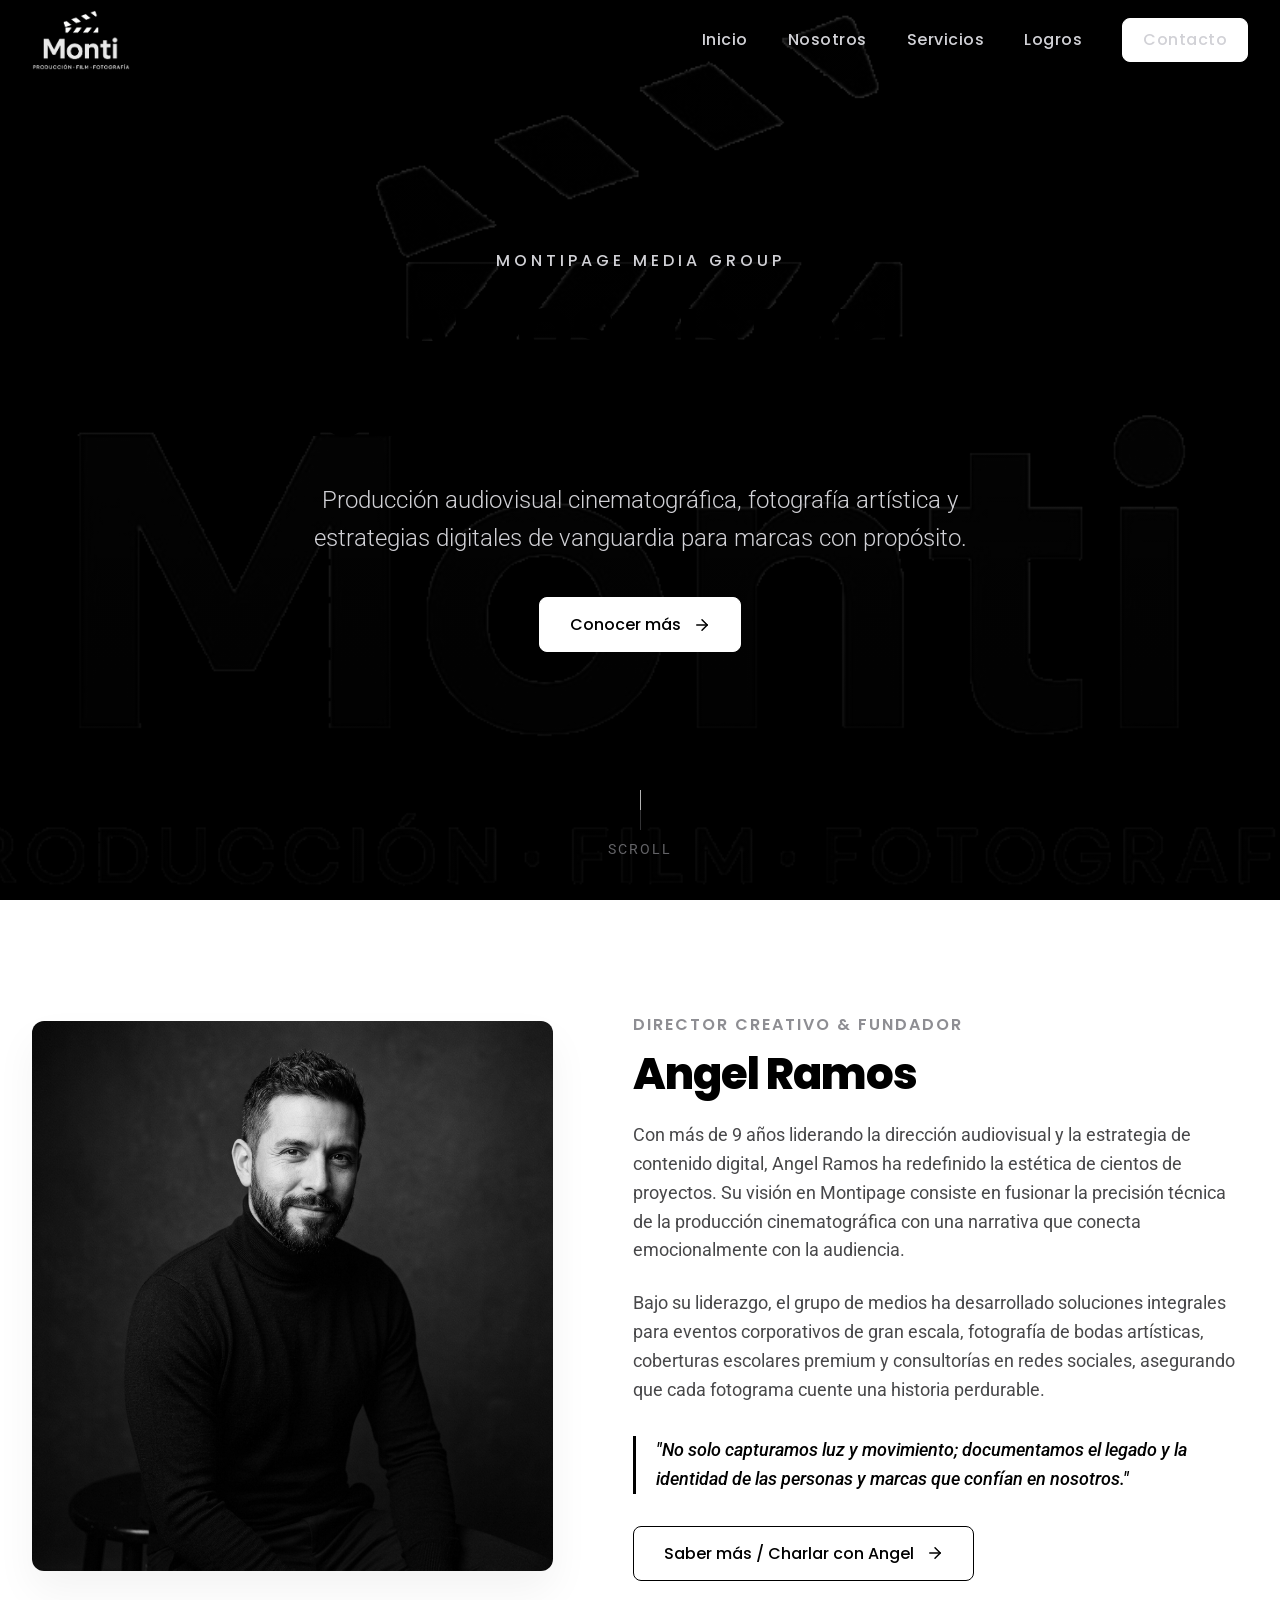
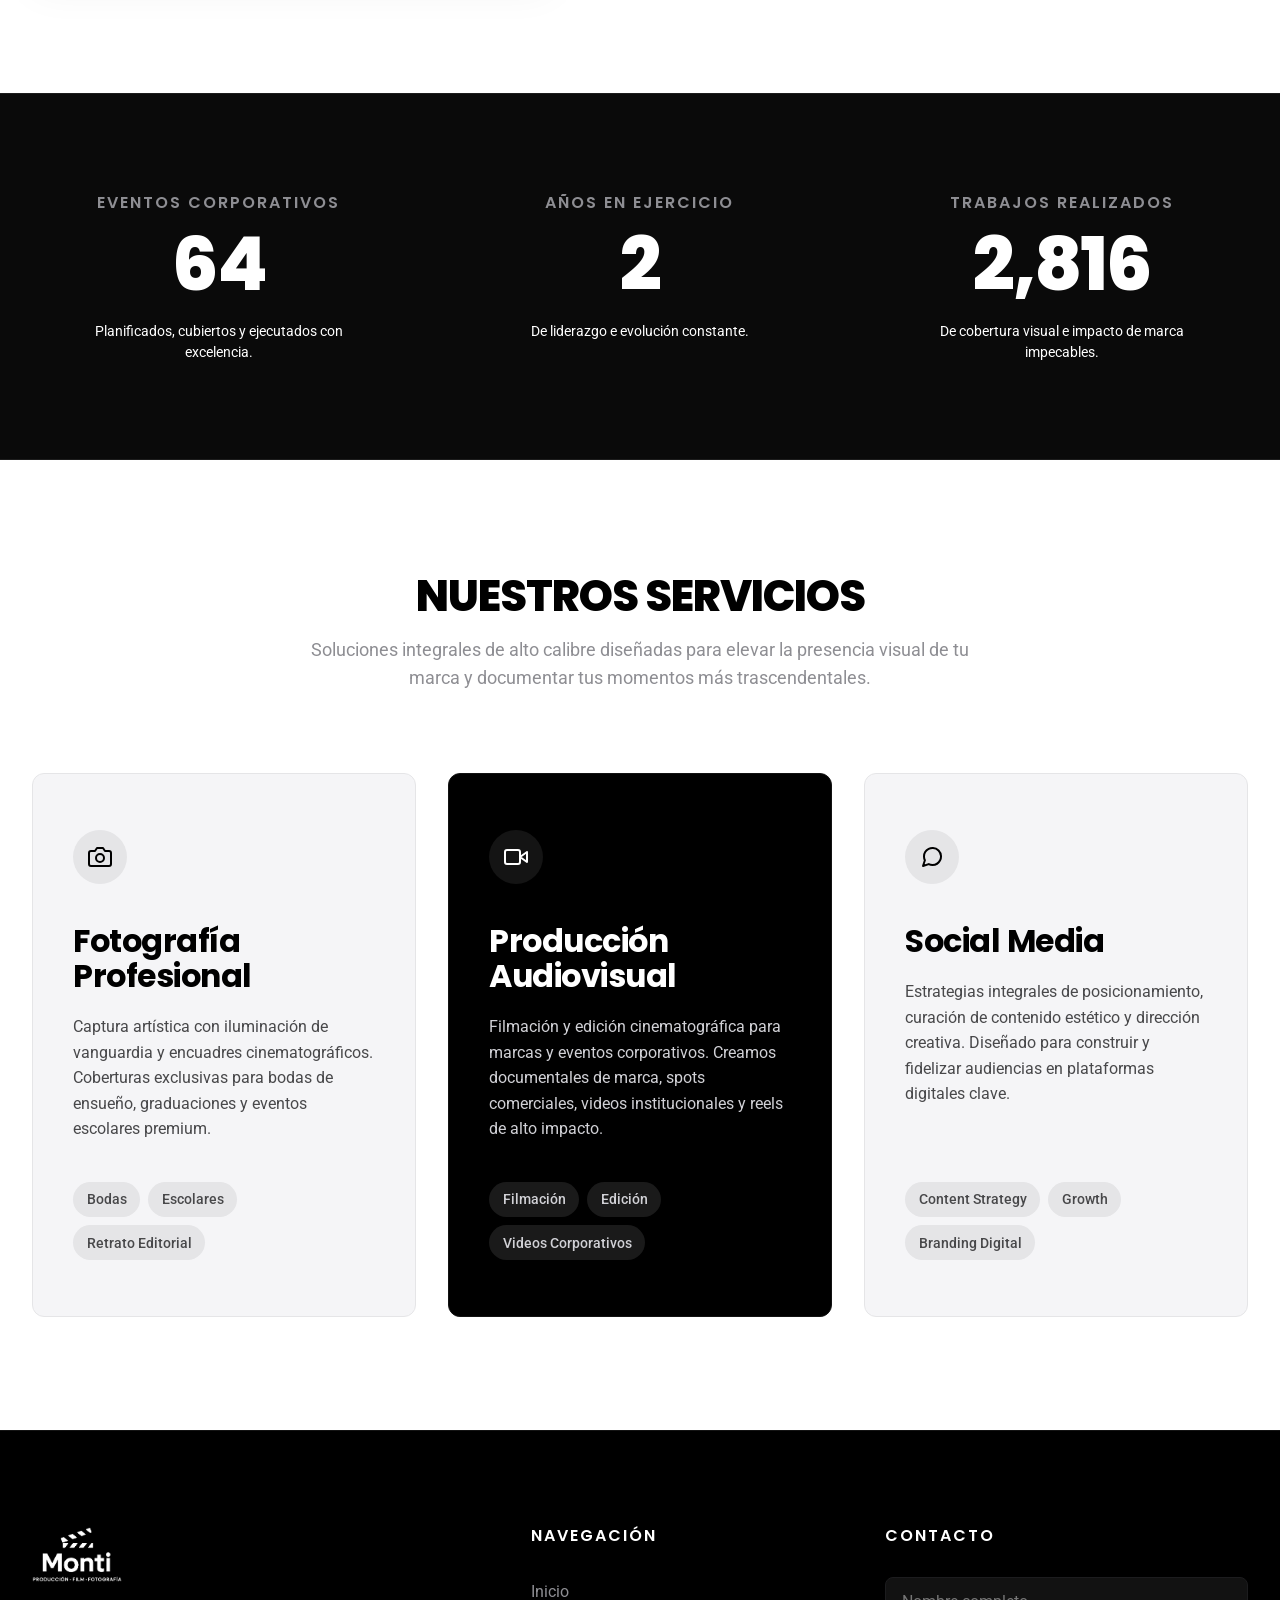
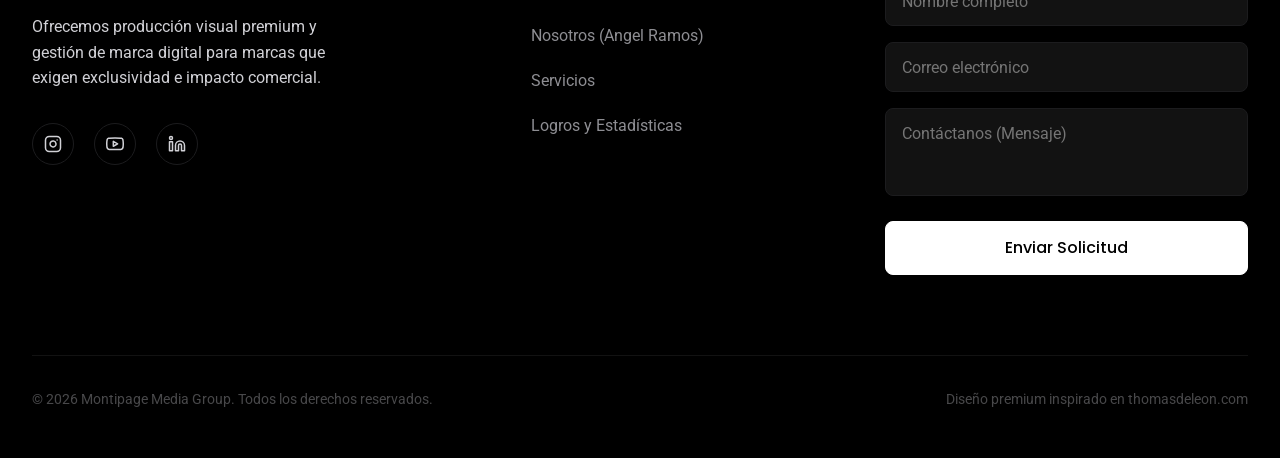
==== index.html @ 12cb3e73 "Initial commit: Montipage media group landing page" ====
<!DOCTYPE html>
<html lang="es">
<head>
  <meta charset="UTF-8">
  <meta name="viewport" content="width=device-width, initial-scale=1.0">
  <title>Montipage | Grupo de Medios - Producción Audiovisual y Fotografía</title>
  <meta name="description" content="Montipage es un grupo de medios líder especializado en producción audiovisual, fotografía profesional de eventos y bodas, y estrategias avanzadas de social media. Dirigido por Angel Ramos.">
  
  <!-- SEO & Open Graph -->
  <meta property="og:title" content="Montipage | Grupo de Medios">
  <meta property="og:description" content="Especialistas en producción audiovisual, fotografía profesional y estrategias avanzadas de social media bajo la dirección creativa de Angel Ramos.">
  <meta property="og:type" content="website">
  <meta property="og:url" content="https://montipage.com">
  
  <!-- CSS Link -->
  <link rel="stylesheet" href="index.css">
</head>
<body>

  <!-- ==========================================
       HEADER / NAVIGATION
       ========================================== -->
  <header class="header" id="header">
    <div class="nav-container container">
      <a href="#hero" class="nav-logo light-theme" id="nav-logo-wrapper">
        <!-- Logo automatically inverted to white on dark sections via CSS class -->
        <img src="monti_clean.png" alt="Monti Logo" id="logo-img">
      </a>
      
      <button class="nav-toggle" id="nav-toggle" aria-label="Abrir menú">
        <span></span>
        <span></span>
        <span></span>
      </button>
      
      <nav class="nav-menu" id="nav-menu">
        <a href="#hero" class="nav-link">Inicio</a>
        <a href="#about" class="nav-link">Nosotros</a>
        <a href="#services" class="nav-link">Servicios</a>
        <a href="#stats" class="nav-link">Logros</a>
        <a href="#contact" class="nav-link btn btn-light" style="padding: 0.5rem 1.25rem;">Contacto</a>
      </nav>
    </div>
  </header>

  <!-- ==========================================
       HERO SECTION (Cinematic Video Background)
       ========================================== -->
  <section class="hero" id="hero">
    <div class="hero-video-container">
      <video autoplay loop muted playsinline fetchpriority="high" poster="monti_clean.png">
        <source src="https://vjs.zencdn.net/v/oceans.mp4" type="video/mp4">
      </video>
    </div>
    <div class="hero-overlay"></div>
    
    <div class="hero-content">
      <p class="hero-tagline">Montipage Media Group</p>
      <h1 class="hero-title">CREAMOS HISTORIAS.<br>DISEÑAMOS IMPACTO.</h1>
      <p class="hero-subtitle">Producción audiovisual cinematográfica, fotografía artística y estrategias digitales de vanguardia para marcas con propósito.</p>
      <div class="hero-actions">
        <a href="#about" class="btn btn-light">
          Conocer más
          <svg width="18" height="18" viewBox="0 0 24 24" fill="none" stroke="currentColor" stroke-width="2" stroke-linecap="round" stroke-linejoin="round"><line x1="5" y1="12" x2="19" y2="12"></line><polyline points="12 5 19 12 12 19"></polyline></svg>
        </a>
      </div>
    </div>
    
    <div class="hero-scroll-indicator">
      <span></span>
      SCROLL
    </div>
  </section>

  <!-- ==========================================
       ABOUT / LEADER SECTION (Angel Ramos)
       ========================================== -->
  <section class="section about-section" id="about">
    <div class="container">
      <div class="about-grid">
        <div class="about-image-wrapper reveal">
          <img src="angel_ramos.png" alt="Angel Ramos Portrait" class="about-img" loading="lazy">
        </div>
        <div class="about-content reveal delay-200">
          <p class="about-title-tag">Director Creativo & Fundador</p>
          <h2 class="about-name">Angel Ramos</h2>
          <p class="about-description">
            Con más de 9 años liderando la dirección audiovisual y la estrategia de contenido digital, Angel Ramos ha redefinido la estética de cientos de proyectos. Su visión en Montipage consiste en fusionar la precisión técnica de la producción cinematográfica con una narrativa que conecta emocionalmente con la audiencia.
          </p>
          <p class="about-description">
            Bajo su liderazgo, el grupo de medios ha desarrollado soluciones integrales para eventos corporativos de gran escala, fotografía de bodas artísticas, coberturas escolares premium y consultorías en redes sociales, asegurando que cada fotograma cuente una historia perdurable.
          </p>
          <div class="about-quote">
            "No solo capturamos luz y movimiento; documentamos el legado y la identidad de las personas y marcas que confían en nosotros."
          </div>
          <a href="#contact" class="btn btn-outline">
            Saber más / Charlar con Angel
            <svg width="18" height="18" viewBox="0 0 24 24" fill="none" stroke="currentColor" stroke-width="2" stroke-linecap="round" stroke-linejoin="round"><line x1="5" y1="12" x2="19" y2="12"></line><polyline points="12 5 19 12 12 19"></polyline></svg>
          </a>
        </div>
      </div>
    </div>
  </section>

  <!-- ==========================================
       LOGROS / STATISTICS SECTION
       ========================================== -->
  <section class="stats-section" id="stats">
    <div class="container">
      <div class="stats-grid">
        <!-- Stat Item 1 -->
        <div class="stat-item reveal">
          <span class="stat-label">Eventos Corporativos</span>
          <div class="stat-number" data-target="250">0</div>
          <p class="stat-desc">Planificados, cubiertos y ejecutados con excelencia.</p>
        </div>
        <!-- Stat Item 2 -->
        <div class="stat-item reveal delay-100">
          <span class="stat-label">Años en Ejercicio</span>
          <div class="stat-number" data-target="9">0</div>
          <p class="stat-desc">De liderazgo e evolución constante.</p>
        </div>
        <!-- Stat Item 3 -->
        <div class="stat-item reveal delay-200">
          <span class="stat-label">Trabajos Realizados</span>
          <div class="stat-number" data-target="11000">0</div>
          <p class="stat-desc">De cobertura visual e impacto de marca impecables.</p>
        </div>
      </div>
    </div>
  </section>

  <!-- ==========================================
       SERVICIOS / SERVICES SECTION
       ========================================== -->
  <section class="section services-section" id="services">
    <div class="container">
      <div class="services-header reveal">
        <h2>NUESTROS SERVICIOS</h2>
        <p>Soluciones integrales de alto calibre diseñadas para elevar la presencia visual de tu marca y documentar tus momentos más trascendentales.</p>
      </div>
      
      <div class="services-grid">
        <!-- Service Card 1: Fotografía -->
        <div class="service-card reveal">
          <div>
            <div class="service-icon">
              <svg width="24" height="24" viewBox="0 0 24 24" fill="none" stroke="currentColor" stroke-width="2" stroke-linecap="round" stroke-linejoin="round"><path d="M23 19a2 2 0 0 1-2 2H3a2 2 0 0 1-2-2V8a2 2 0 0 1 2-2h4l2-3h6l2 3h4a2 2 0 0 1 2 2z"></path><circle cx="12" cy="13" r="4"></circle></svg>
            </div>
            <h3 class="service-title">Fotografía Profesional</h3>
            <p class="service-desc">Captura artística con iluminación de vanguardia y encuadres cinematográficos. Coberturas exclusivas para bodas de ensueño, graduaciones y eventos escolares premium.</p>
          </div>
          <div class="service-tags">
            <span class="service-tag">Bodas</span>
            <span class="service-tag">Escolares</span>
            <span class="service-tag">Retrato Editorial</span>
          </div>
        </div>
        
        <!-- Service Card 2: Producción Audiovisual -->
        <div class="service-card service-card-dark reveal delay-100">
          <div>
            <div class="service-icon">
              <svg width="24" height="24" viewBox="0 0 24 24" fill="none" stroke="currentColor" stroke-width="2" stroke-linecap="round" stroke-linejoin="round"><polygon points="23 7 16 12 23 17 23 7"></polygon><rect x="1" y="5" width="15" height="14" rx="2" ry="2"></rect></svg>
            </div>
            <h3 class="service-title">Producción Audiovisual</h3>
            <p class="service-desc">Filmación y edición cinematográfica para marcas y eventos corporativos. Creamos documentales de marca, spots comerciales, videos institucionales y reels de alto impacto.</p>
          </div>
          <div class="service-tags">
            <span class="service-tag">Filmación</span>
            <span class="service-tag">Edición</span>
            <span class="service-tag">Videos Corporativos</span>
          </div>
        </div>
        
        <!-- Service Card 3: Social Media -->
        <div class="service-card reveal delay-200">
          <div>
            <div class="service-icon">
              <svg width="24" height="24" viewBox="0 0 24 24" fill="none" stroke="currentColor" stroke-width="2" stroke-linecap="round" stroke-linejoin="round"><path d="M21 11.5a8.38 8.38 0 0 1-.9 3.8 8.5 8.5 0 0 1-7.6 4.7 8.38 8.38 0 0 1-3.8-.9L3 21l1.9-5.7a8.38 8.38 0 0 1-.9-3.8 8.5 8.5 0 0 1 4.7-7.6 8.38 8.38 0 0 1 3.8-.9h.5a8.48 8.48 0 0 1 8 8v.5z"></path></svg>
            </div>
            <h3 class="service-title">Social Media</h3>
            <p class="service-desc">Estrategias integrales de posicionamiento, curación de contenido estético y dirección creativa. Diseñado para construir y fidelizar audiencias en plataformas digitales clave.</p>
          </div>
          <div class="service-tags">
            <span class="service-tag">Content Strategy</span>
            <span class="service-tag">Growth</span>
            <span class="service-tag">Branding Digital</span>
          </div>
        </div>
      </div>
    </div>
  </section>

  <!-- ==========================================
       FOOTER & CONTACT (Stark Monochrome)
       ========================================== -->
  <footer class="footer" id="contact">
    <div class="container">
      <div class="footer-grid">
        <div class="footer-info reveal">
          <img src="monti_clean.png" alt="Monti Logo Blanco" class="footer-logo">
          <p>Ofrecemos producción visual premium y gestión de marca digital para marcas que exigen exclusividad e impacto comercial.</p>
          <div class="footer-socials">
            <a href="https://instagram.com" class="social-icon" aria-label="Instagram">
              <svg width="18" height="18" viewBox="0 0 24 24" fill="none" stroke="currentColor" stroke-width="2" stroke-linecap="round" stroke-linejoin="round"><rect x="2" y="2" width="20" height="20" rx="5" ry="5"></rect><path d="M16 11.37A4 4 0 1 1 12.63 8 4 4 0 0 1 16 11.37z"></path><line x1="17.5" y1="6.5" x2="17.51" y2="6.5"></line></svg>
            </a>
            <a href="https://youtube.com" class="social-icon" aria-label="YouTube">
              <svg width="18" height="18" viewBox="0 0 24 24" fill="none" stroke="currentColor" stroke-width="2" stroke-linecap="round" stroke-linejoin="round"><path d="M22.54 6.42a2.78 2.78 0 0 0-1.95-1.96C18.88 4 12 4 12 4s-6.88 0-8.59.46a2.78 2.78 0 0 0-1.95 1.96A29 29 0 0 0 1 11.75a29 29 0 0 0 .46 5.33A2.78 2.78 0 0 0 3.41 19c1.71.46 8.59.46 8.59.46s6.88 0 8.59-.46a2.78 2.78 0 0 0 1.95-1.96 29 29 0 0 0 .46-5.29 29 29 0 0 0-.46-5.33z"></path><polygon points="9.75 15.02 15.5 11.75 9.75 8.48 9.75 15.02"></polygon></svg>
            </a>
            <a href="https://linkedin.com" class="social-icon" aria-label="LinkedIn">
              <svg width="18" height="18" viewBox="0 0 24 24" fill="none" stroke="currentColor" stroke-width="2" stroke-linecap="round" stroke-linejoin="round"><path d="M16 8a6 6 0 0 1 6 6v7h-4v-7a2 2 0 0 0-2-2 2 2 0 0 0-2 2v7h-4v-7a6 6 0 0 1 6-6z"></path><rect x="2" y="9" width="4" height="12"></rect><circle cx="4" cy="4" r="2"></circle></svg>
            </a>
          </div>
        </div>
        
        <div class="footer-nav reveal delay-100">
          <h3 class="footer-title">Navegación</h3>
          <ul class="footer-links">
            <li><a href="#hero" class="footer-link">Inicio</a></li>
            <li><a href="#about" class="footer-link">Nosotros (Angel Ramos)</a></li>
            <li><a href="#services" class="footer-link">Servicios</a></li>
            <li><a href="#stats" class="footer-link">Logros y Estadísticas</a></li>
          </ul>
        </div>
        
        <div class="footer-contact reveal delay-200">
          <h3 class="footer-title">Contacto</h3>
          <form class="footer-contact-form" id="contactForm" onsubmit="event.preventDefault(); alert('¡Gracias por contactar con Montipage! Te responderemos muy pronto.');">
            <div class="form-group">
              <input type="text" class="form-control" placeholder="Nombre completo" required id="contact-name">
            </div>
            <div class="form-group">
              <input type="email" class="form-control" placeholder="Correo electrónico" required id="contact-email">
            </div>
            <div class="form-group">
              <textarea class="form-control" rows="3" placeholder="Contáctanos (Mensaje)" required id="contact-message" style="resize: none;"></textarea>
            </div>
            <button type="submit" class="btn footer-btn" id="contact-submit">Enviar Solicitud</button>
          </form>
        </div>
      </div>
      
      <div class="footer-bottom">
        <p>&copy; 2026 Montipage Media Group. Todos los derechos reservados.</p>
        <p>Diseño premium inspirado en thomasdeleon.com</p>
      </div>
    </div>
  </footer>

  <!-- ==========================================
       JAVASCRIPT
       ========================================== -->
  <script src="app.js"></script>
</body>
</html>
---- index.css ----
/* ==========================================================================
   DESIGN SYSTEM - MONTIPAGE MEDIA GROUP
   ========================================================================== */

/* Fonts Import */
@import url('https://fonts.googleapis.com/css2?family=Poppins:wght@300;400;500;600;700;800&family=Roboto:wght@300;400;500;700&display=swap');

/* Design Tokens & Variables */
:root {
  /* Color System */
  --color-black: #000000;
  --color-dark: #0a0a0a;
  --color-light: #ffffff;
  --color-offwhite: #fafafa;
  --color-gray-100: #f5f5f7;
  --color-gray-200: #e5e5e7;
  --color-gray-300: #d1d1d6;
  --color-gray-500: #8e8e93;
  --color-gray-700: #48484a;
  --color-gray-800: #1c1c1e;
  --color-gray-900: #121212;

  /* Accent Colors (Minimal Monochrome) */
  --accent-color: var(--color-light);
  --accent-color-rgb: 255, 255, 255;
  
  /* Semantic Mappings */
  --bg-primary: var(--color-light);
  --bg-secondary: var(--color-gray-100);
  --bg-dark-section: var(--color-dark);
  --bg-card: var(--color-light);
  --bg-card-dark: var(--color-gray-900);
  
  --text-primary: var(--color-black);
  --text-secondary: var(--color-gray-700);
  --text-muted: var(--color-gray-500);
  --text-inverse: var(--color-light);
  
  --border-color: var(--color-gray-200);
  --border-color-dark: rgba(255, 255, 255, 0.08);

  /* Fonts */
  --font-heading: 'Poppins', -apple-system, BlinkMacSystemFont, "Segoe UI", Roboto, Helvetica, Arial, sans-serif;
  --font-body: 'Roboto', -apple-system, BlinkMacSystemFont, "Segoe UI", Roboto, Helvetica, Arial, sans-serif;

  /* Typography Fluid Scale (clamp) */
  --fs-xs: clamp(0.75rem, 0.7rem + 0.25vw, 0.875rem);
  --fs-sm: clamp(0.875rem, 0.8rem + 0.3vw, 1rem);
  --fs-base: clamp(1rem, 0.95rem + 0.4vw, 1.125rem);
  --fs-md: clamp(1.25rem, 1.15rem + 0.6vw, 1.5rem);
  --fs-lg: clamp(1.5rem, 1.35rem + 0.8vw, 2rem);
  --fs-xl: clamp(2rem, 1.75rem + 1.2vw, 3rem);
  --fs-xxl: clamp(3rem, 2.5rem + 2.5vw, 5.5rem); /* Giant headings for Hero */

  /* Layout */
  --max-width: 1400px;
  --header-height: 80px;
  --border-radius: 12px;
  --border-radius-sm: 8px;
  --transition-smooth: all 0.4s cubic-bezier(0.16, 1, 0.3, 1);
  --transition-fast: all 0.2s ease;
}

/* Base Reset & Styles */
*, *::before, *::after {
  box-sizing: border-box;
  margin: 0;
  padding: 0;
}

html {
  scroll-behavior: smooth;
  font-size: 16px;
  background-color: var(--color-black);
  color: var(--text-primary);
  -webkit-font-smoothing: antialiased;
  -moz-osx-font-smoothing: grayscale;
}

body {
  font-family: var(--font-body);
  font-size: var(--fs-base);
  line-height: 1.6;
  background-color: var(--bg-primary);
  overflow-x: hidden;
}

/* Custom Scrollbar */
::-webkit-scrollbar {
  width: 10px;
}

::-webkit-scrollbar-track {
  background: var(--color-dark);
}

::-webkit-scrollbar-thumb {
  background: var(--color-gray-800);
  border: 2px solid var(--color-dark);
  border-radius: 5px;
}

::-webkit-scrollbar-thumb:hover {
  background: var(--color-gray-700);
}

/* Typography elements */
h1, h2, h3, h4, h5, h6 {
  font-family: var(--font-heading);
  font-weight: 700;
  line-height: 1.1;
  color: var(--text-primary);
}

p {
  color: var(--text-secondary);
}

a {
  color: inherit;
  text-decoration: none;
  transition: var(--transition-fast);
}

img, video {
  max-width: 100%;
  height: auto;
  display: block;
}

/* Layout Utilities */
.container {
  max-width: var(--max-width);
  margin: 0 auto;
  padding: 0 2rem;
}

@media (max-width: 768px) {
  .container {
    padding: 0 1.25rem;
  }
}

.section {
  padding: 7rem 0;
  position: relative;
  overflow: hidden;
}

@media (max-width: 768px) {
  .section {
    padding: 4.5rem 0;
  }
}

/* Buttons */
.btn {
  display: inline-flex;
  align-items: center;
  gap: 0.75rem;
  padding: 0.85rem 1.85rem;
  font-family: var(--font-heading);
  font-weight: 500;
  font-size: var(--fs-sm);
  border-radius: var(--border-radius-sm);
  cursor: pointer;
  transition: var(--transition-smooth);
  position: relative;
  overflow: hidden;
  border: 1px solid transparent;
}

.btn-primary {
  background-color: var(--color-black);
  color: var(--color-light);
  border-color: var(--color-black);
}

.btn-primary:hover {
  background-color: transparent;
  color: var(--color-black);
  border-color: var(--color-black);
}

.btn-outline {
  background-color: transparent;
  color: var(--color-black);
  border: 1px solid var(--color-black);
}

.btn-outline:hover {
  background-color: var(--color-black);
  color: var(--color-light);
}

.btn-light {
  background-color: var(--color-light);
  color: var(--color-black);
  border-color: var(--color-light);
}

.btn-light:hover {
  background-color: transparent;
  color: var(--color-light);
  border-color: var(--color-light);
}

.btn svg {
  transition: transform 0.3s ease;
}

.btn:hover svg {
  transform: translateX(4px);
}

/* ==========================================================================
   NAVIGATION BAR
   ========================================================================== */
.header {
  position: fixed;
  top: 0;
  left: 0;
  width: 100%;
  height: var(--header-height);
  z-index: 1000;
  transition: var(--transition-smooth);
  display: flex;
  align-items: center;
}

.header.scrolled {
  background-color: rgba(10, 10, 10, 0.8);
  backdrop-filter: blur(12px);
  -webkit-backdrop-filter: blur(12px);
  border-bottom: 1px solid var(--border-color-dark);
  height: 70px;
}

.header.scrolled .nav-logo img {
  height: 50px;
}

.nav-container {
  display: flex;
  justify-content: space-between;
  align-items: center;
  width: 100%;
}

.nav-logo {
  display: flex;
  align-items: center;
}

.nav-logo img {
  height: 60px;
  width: auto;
  transition: var(--transition-smooth);
}

.nav-logo.light-theme img {
  filter: invert(1); /* Invert black logo lines to white */
}

.nav-menu {
  display: flex;
  gap: 2.5rem;
  align-items: center;
}

.nav-link {
  font-family: var(--font-heading);
  font-size: var(--fs-sm);
  font-weight: 500;
  color: var(--color-gray-300);
  letter-spacing: 0.5px;
  position: relative;
  padding: 0.5rem 0;
}

.nav-link::after {
  content: '';
  position: absolute;
  bottom: 0;
  left: 0;
  width: 0;
  height: 2px;
  background-color: var(--color-light);
  transition: var(--transition-smooth);
}

.nav-link:hover {
  color: var(--color-light);
}

.nav-link:hover::after {
  width: 100%;
}

/* Mobile Nav Toggle */
.nav-toggle {
  display: none;
  background: none;
  border: none;
  cursor: pointer;
  padding: 0.5rem;
  z-index: 1001;
}

.nav-toggle span {
  display: block;
  width: 24px;
  height: 2px;
  background-color: var(--color-light);
  margin-bottom: 5px;
  transition: var(--transition-smooth);
}

.nav-toggle span:last-child {
  margin-bottom: 0;
}

@media (max-width: 768px) {
  .nav-toggle {
    display: block;
  }
  
  .nav-menu {
    position: fixed;
    top: 0;
    right: -100%;
    width: 80%;
    max-width: 320px;
    height: 100vh;
    background-color: var(--color-dark);
    flex-direction: column;
    justify-content: center;
    gap: 3rem;
    padding: 2rem;
    transition: var(--transition-smooth);
    border-left: 1px solid var(--border-color-dark);
    box-shadow: -10px 0 30px rgba(0,0,0,0.5);
  }
  
  .nav-menu.active {
    right: 0;
  }
  
  .nav-link {
    font-size: var(--fs-md);
  }
  
  /* Menu open icon animations */
  .nav-toggle.active span:nth-child(1) {
    transform: translateY(7px) rotate(45deg);
  }
  
  .nav-toggle.active span:nth-child(2) {
    opacity: 0;
  }
  
  .nav-toggle.active span:nth-child(3) {
    transform: translateY(-7px) rotate(-45deg);
  }
}

/* ==========================================================================
   HERO SECTION (Looping Video Background)
   ========================================================================== */
.hero {
  height: 100vh;
  width: 100%;
  position: relative;
  display: flex;
  align-items: center;
  justify-content: center;
  overflow: hidden;
  background-color: var(--color-black);
}

.hero-video-container {
  position: absolute;
  top: 0;
  left: 0;
  width: 100%;
  height: 100%;
  z-index: 1;
}

.hero-video-container video {
  width: 100%;
  height: 100%;
  object-fit: cover;
  opacity: 0.45; /* cinematic dimming */
  filter: grayscale(1); /* sleek monochrome media loop */
}

.hero-overlay {
  position: absolute;
  top: 0;
  left: 0;
  width: 100%;
  height: 100%;
  background: linear-gradient(to bottom, rgba(0,0,0,0.5) 0%, rgba(0,0,0,0.9) 100%);
  z-index: 2;
}

.hero-content {
  position: relative;
  z-index: 3;
  text-align: center;
  color: var(--color-light);
  max-width: 1000px;
  padding: 0 1.5rem;
}

.hero-tagline {
  font-family: var(--font-heading);
  font-size: var(--fs-sm);
  font-weight: 500;
  text-transform: uppercase;
  letter-spacing: 4px;
  margin-bottom: 1.5rem;
  color: var(--color-gray-300);
  opacity: 0;
  transform: translateY(20deg);
  animation: fadeUp 1.2s cubic-bezier(0.16, 1, 0.3, 1) forwards 0.2s;
}

.hero-title {
  font-family: var(--font-heading);
  font-size: var(--fs-xxl);
  font-weight: 800;
  line-height: 1.05;
  letter-spacing: -2px;
  margin-bottom: 2rem;
  opacity: 0;
  transform: translateY(30px);
  animation: fadeUp 1.2s cubic-bezier(0.16, 1, 0.3, 1) forwards 0.4s;
}

.hero-subtitle {
  font-family: var(--font-body);
  font-size: var(--fs-md);
  font-weight: 300;
  max-width: 700px;
  margin: 0 auto 2.5rem;
  color: var(--color-gray-300);
  opacity: 0;
  transform: translateY(25px);
  animation: fadeUp 1.2s cubic-bezier(0.16, 1, 0.3, 1) forwards 0.6s;
}

.hero-actions {
  opacity: 0;
  transform: translateY(20px);
  animation: fadeUp 1.2s cubic-bezier(0.16, 1, 0.3, 1) forwards 0.8s;
}

/* Animations */
@keyframes fadeUp {
  to {
    opacity: 1;
    transform: translateY(0);
  }
}

/* Scroll indicator */
.hero-scroll-indicator {
  position: absolute;
  bottom: 2.5rem;
  left: 50%;
  transform: translateX(-50%);
  z-index: 3;
  display: flex;
  flex-direction: column;
  align-items: center;
  gap: 0.5rem;
  color: var(--color-gray-500);
  font-size: var(--fs-xs);
  letter-spacing: 2px;
  text-transform: uppercase;
  opacity: 0.7;
}

.hero-scroll-indicator span {
  width: 1px;
  height: 40px;
  background-color: var(--color-gray-700);
  position: relative;
  overflow: hidden;
}

.hero-scroll-indicator span::after {
  content: '';
  position: absolute;
  top: 0;
  left: 0;
  width: 100%;
  height: 50%;
  background-color: var(--color-light);
  animation: scrollPin 2s cubic-bezier(0.16, 1, 0.3, 1) infinite;
}

@keyframes scrollPin {
  0% {
    top: -50%;
  }
  100% {
    top: 100%;
  }
}

/* ==========================================================================
   ABOUT / LEADER SECTION (Angel Ramos)
   ========================================================================== */
.about-section {
  background-color: var(--bg-primary);
  color: var(--text-primary);
}

.about-grid {
  display: grid;
  grid-template-columns: 1.1fr 1.3fr;
  gap: 5rem;
  align-items: center;
}

@media (max-width: 992px) {
  .about-grid {
    grid-template-columns: 1fr;
    gap: 3.5rem;
  }
}

.about-image-wrapper {
  position: relative;
  border-radius: var(--border-radius);
  overflow: hidden;
  box-shadow: 0 20px 40px rgba(0,0,0,0.05);
}

.about-img {
  width: 100%;
  height: 550px;
  object-fit: cover;
  filter: grayscale(1);
  transition: var(--transition-smooth);
}

.about-image-wrapper:hover .about-img {
  transform: scale(1.03);
  filter: grayscale(0.2);
}

.about-title-tag {
  font-family: var(--font-heading);
  font-size: var(--fs-sm);
  font-weight: 600;
  color: var(--text-muted);
  text-transform: uppercase;
  letter-spacing: 2px;
  margin-bottom: 0.75rem;
}

.about-name {
  font-size: var(--fs-xl);
  font-weight: 800;
  letter-spacing: -1px;
  margin-bottom: 1.5rem;
  position: relative;
}

.about-description {
  margin-bottom: 1.5rem;
  font-size: var(--fs-base);
  color: var(--text-secondary);
}

.about-quote {
  font-style: italic;
  border-left: 3px solid var(--color-black);
  padding-left: 1.25rem;
  margin: 2rem 0;
  font-size: var(--fs-base);
  font-weight: 500;
}

/* ==========================================================================
   STATISTICS SECTION (Logros)
   ========================================================================== */
.stats-section {
  background-color: var(--color-dark);
  color: var(--color-light);
  border-top: 1px solid var(--border-color-dark);
  border-bottom: 1px solid var(--border-color-dark);
  padding: 6rem 0;
}

.stats-grid {
  display: grid;
  grid-template-columns: repeat(3, 1fr);
  gap: 3rem;
  text-align: center;
}

.stat-item {
  display: flex;
  flex-direction: column;
  align-items: center;
  gap: 0.75rem;
}

.stat-number {
  font-family: var(--font-heading);
  font-size: clamp(3.5rem, 3rem + 2vw, 5.5rem);
  font-weight: 800;
  line-height: 1;
  color: var(--color-light);
  letter-spacing: -2px;
}

.stat-label {
  font-family: var(--font-heading);
  font-size: var(--fs-sm);
  font-weight: 600;
  text-transform: uppercase;
  letter-spacing: 2px;
  color: var(--color-gray-500);
}

.stat-desc {
  font-size: var(--fs-xs);
  color: var(--color-gray-400);
  max-width: 250px;
  margin-top: 0.5rem;
  line-height: 1.5;
}

@media (max-width: 768px) {
  .stats-grid {
    grid-template-columns: 1fr;
    gap: 4rem;
  }
}

/* ==========================================================================
   SERVICES SECTION (Servicios)
   ========================================================================== */
.services-section {
  background-color: var(--bg-primary);
}

.services-header {
  text-align: center;
  max-width: 700px;
  margin: 0 auto 5rem;
}

.services-header h2 {
  font-size: var(--fs-xl);
  font-weight: 800;
  letter-spacing: -1px;
  margin-bottom: 1rem;
}

.services-header p {
  color: var(--text-muted);
}

.services-grid {
  display: grid;
  grid-template-columns: repeat(3, 1fr);
  gap: 2rem;
}

.service-card {
  background-color: var(--color-gray-100);
  border: 1px solid var(--border-color);
  border-radius: var(--border-radius);
  padding: 3.5rem 2.5rem;
  display: flex;
  flex-direction: column;
  justify-content: space-between;
  transition: var(--transition-smooth);
}

.service-card:hover {
  transform: translateY(-5px);
  background-color: var(--color-light);
  box-shadow: 0 20px 40px rgba(0,0,0,0.04);
  border-color: var(--color-gray-300);
}

.service-card-dark {
  background-color: var(--color-black);
  color: var(--color-light);
  border-color: var(--color-gray-900);
}

.service-card-dark:hover {
  background-color: var(--color-gray-900);
  border-color: var(--color-gray-800);
  box-shadow: 0 20px 40px rgba(0,0,0,0.4);
}

.service-icon {
  width: 54px;
  height: 54px;
  border-radius: 50%;
  background-color: var(--color-gray-200);
  display: flex;
  align-items: center;
  justify-content: center;
  margin-bottom: 2.5rem;
  transition: var(--transition-smooth);
  color: var(--color-black);
}

.service-card-dark .service-icon {
  background-color: rgba(255, 255, 255, 0.08);
  color: var(--color-light);
}

.service-card:hover .service-icon {
  transform: scale(1.08);
}

.service-title {
  font-size: var(--fs-lg);
  font-weight: 700;
  margin-bottom: 1.25rem;
  letter-spacing: -0.5px;
  color: var(--text-primary);
}

.service-card-dark .service-title {
  color: var(--color-light);
}

.service-desc {
  font-size: var(--fs-sm);
  color: var(--text-secondary);
  margin-bottom: 2.5rem;
  line-height: 1.6;
}

.service-card-dark .service-desc {
  color: var(--color-gray-300);
}

.service-tags {
  display: flex;
  flex-wrap: wrap;
  gap: 0.5rem;
}

.service-tag {
  font-size: var(--fs-xs);
  padding: 0.4rem 0.85rem;
  border-radius: 50px;
  background-color: var(--color-gray-200);
  color: var(--text-secondary);
  font-weight: 500;
}

.service-card-dark .service-tag {
  background-color: rgba(255, 255, 255, 0.1);
  color: var(--color-gray-300);
}

@media (max-width: 992px) {
  .services-grid {
    grid-template-columns: repeat(2, 1fr);
  }
}

@media (max-width: 768px) {
  .services-grid {
    grid-template-columns: 1fr;
    gap: 1.5rem;
  }
}

/* ==========================================================================
   SCROLL REVEAL UTILITIES
   ========================================================================== */
.reveal {
  opacity: 0;
  transform: translateY(35px);
  transition: opacity 0.8s ease, transform 0.8s cubic-bezier(0.16, 1, 0.3, 1);
  will-change: opacity, transform;
}

.reveal.active {
  opacity: 1;
  transform: translateY(0);
}

/* Delayed reveals */
.delay-100 { transition-delay: 0.1s; }
.delay-200 { transition-delay: 0.2s; }
.delay-300 { transition-delay: 0.3s; }
.delay-400 { transition-delay: 0.4s; }

/* ==========================================================================
   FOOTER (High Contrast Black & White)
   ========================================================================== */
.footer {
  background-color: var(--color-black);
  color: var(--color-light);
  padding: 6rem 0 3rem;
  border-top: 1px solid var(--border-color-dark);
}

.footer-grid {
  display: grid;
  grid-template-columns: 1.2fr 0.8fr 1fr;
  gap: 4rem;
  margin-bottom: 5rem;
}

@media (max-width: 992px) {
  .footer-grid {
    grid-template-columns: 1fr 1fr;
    gap: 3rem;
  }
}

@media (max-width: 576px) {
  .footer-grid {
    grid-template-columns: 1fr;
  }
}

.footer-info .footer-logo {
  height: 55px;
  width: auto;
  margin-bottom: 2rem;
  filter: invert(1) brightness(2.5) contrast(2.5); /* Invert original dark logo to stark white */
  mix-blend-mode: screen;
}

.footer-info p {
  color: var(--color-gray-300);
  max-width: 320px;
  margin-bottom: 2rem;
  font-size: var(--fs-sm);
}

.footer-socials {
  display: flex;
  gap: 1.25rem;
}

.social-icon {
  width: 42px;
  height: 42px;
  border-radius: 50%;
  border: 1px solid var(--color-gray-800);
  display: flex;
  align-items: center;
  justify-content: center;
  color: var(--color-gray-300);
  transition: var(--transition-smooth);
}

.social-icon:hover {
  background-color: var(--color-light);
  color: var(--color-black);
  border-color: var(--color-light);
  transform: translateY(-3px);
}

.footer-title {
  font-family: var(--font-heading);
  font-size: var(--fs-sm);
  font-weight: 600;
  text-transform: uppercase;
  letter-spacing: 2px;
  margin-bottom: 2rem;
  color: var(--color-light);
}

.footer-links {
  list-style: none;
}

.footer-links li {
  margin-bottom: 1rem;
}

.footer-link {
  color: var(--color-gray-500);
  font-size: var(--fs-sm);
}

.footer-link:hover {
  color: var(--color-light);
  padding-left: 3px;
}

/* Footer Form Minimal */
.footer-contact-form {
  display: flex;
  flex-direction: column;
  gap: 1rem;
}

.form-group {
  position: relative;
}

.form-control {
  width: 100%;
  padding: 0.9rem 1rem;
  background-color: var(--color-gray-900);
  border: 1px solid var(--color-gray-800);
  border-radius: var(--border-radius-sm);
  color: var(--color-light);
  font-family: var(--font-body);
  font-size: var(--fs-sm);
  transition: var(--transition-smooth);
}

.form-control:focus {
  outline: none;
  border-color: var(--color-light);
  background-color: var(--color-black);
}

.footer-btn {
  background-color: var(--color-light);
  color: var(--color-black);
  border-color: var(--color-light);
  justify-content: center;
}

.footer-btn:hover {
  background-color: var(--color-black);
  color: var(--color-light);
}

/* Footer Bottom */
.footer-bottom {
  padding-top: 2rem;
  border-top: 1px solid var(--color-gray-900);
  display: flex;
  justify-content: space-between;
  align-items: center;
  font-size: var(--fs-xs);
  color: var(--color-gray-500);
}

@media (max-width: 576px) {
  .footer-bottom {
    flex-direction: column;
    gap: 1rem;
    text-align: center;
  }
}
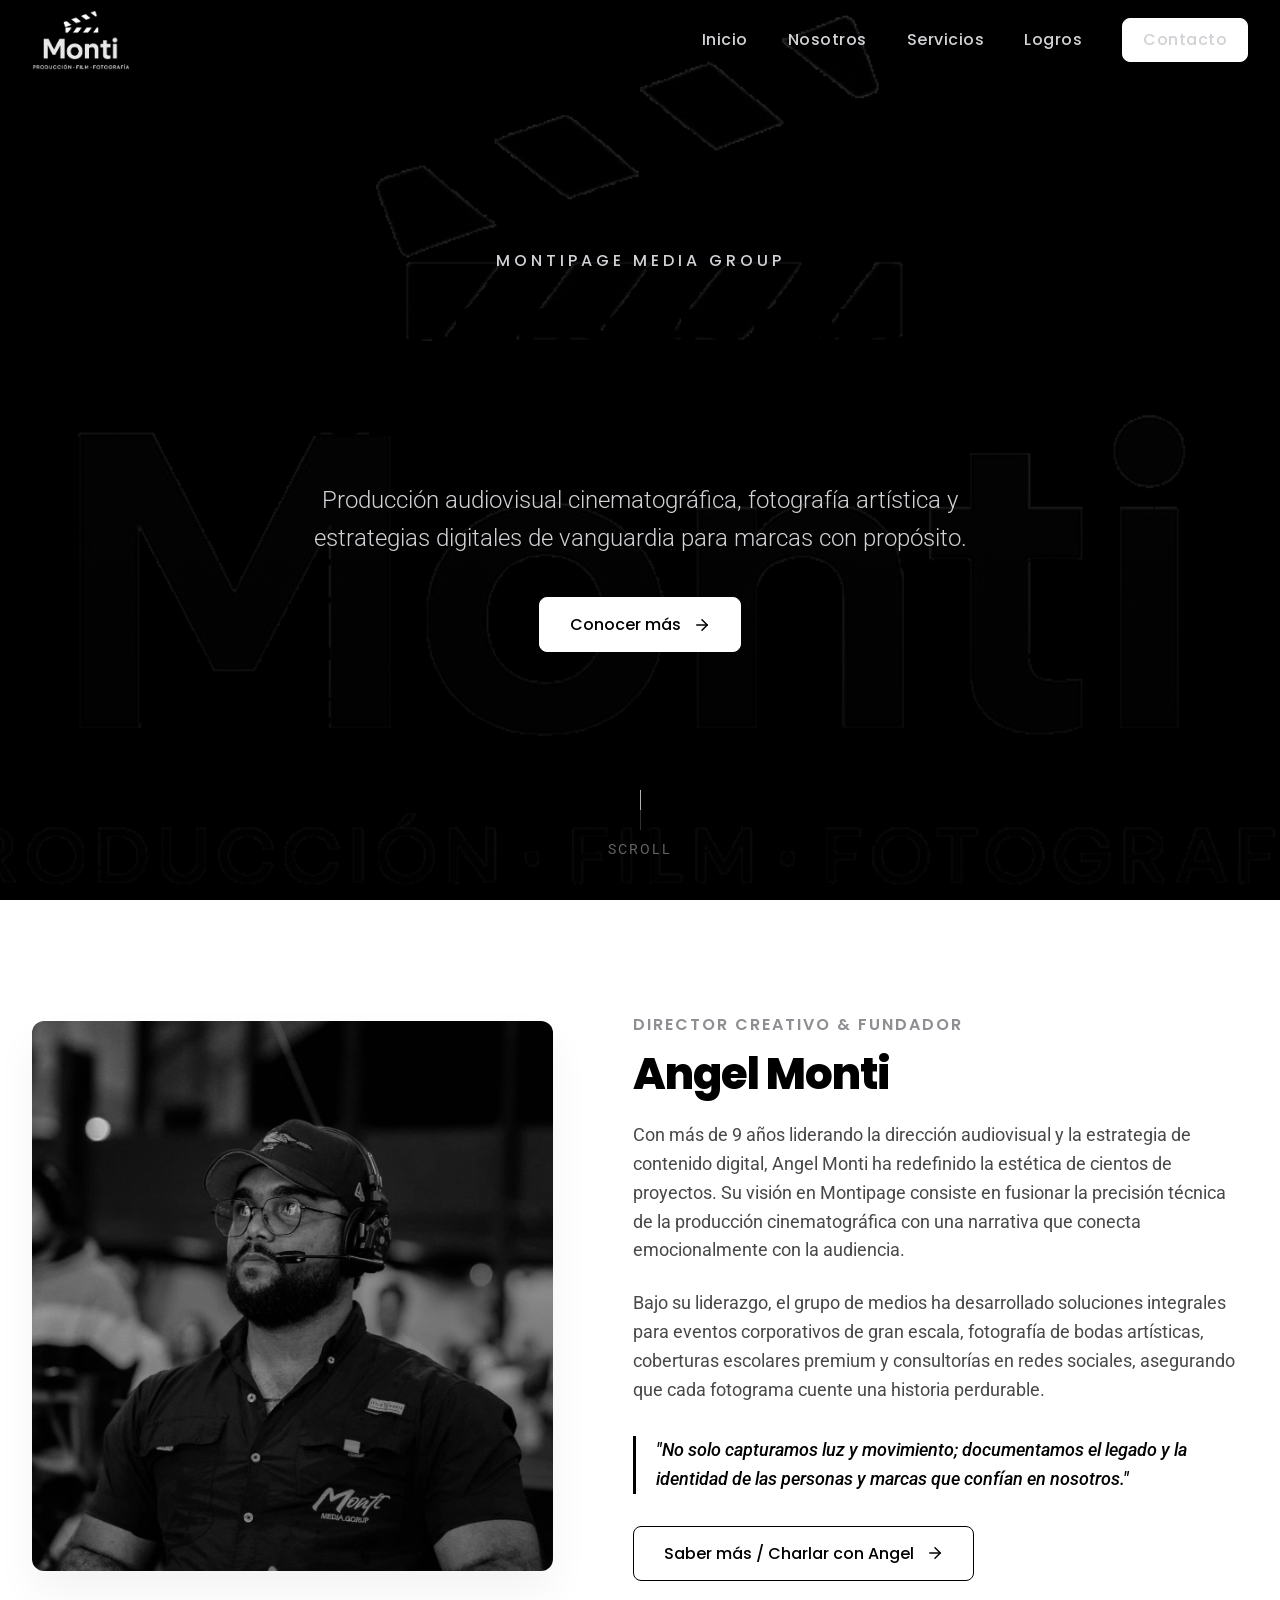
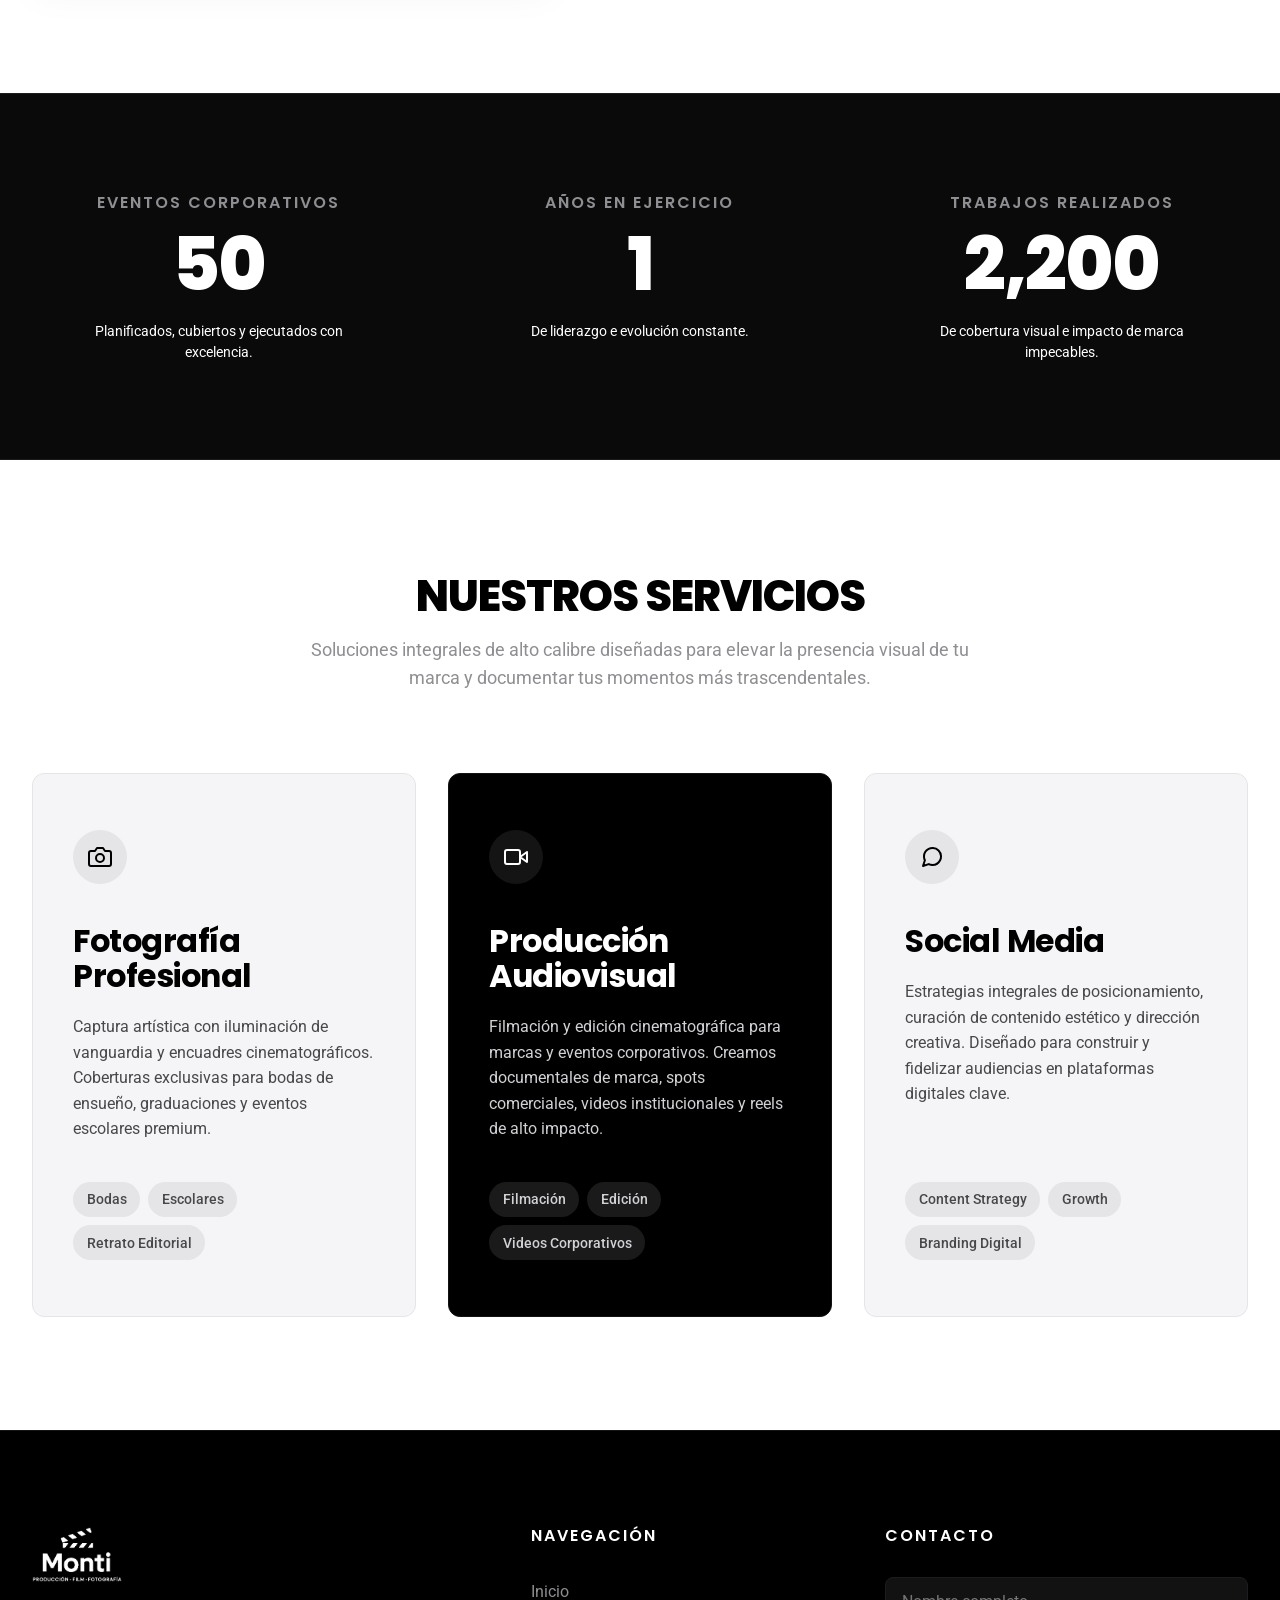
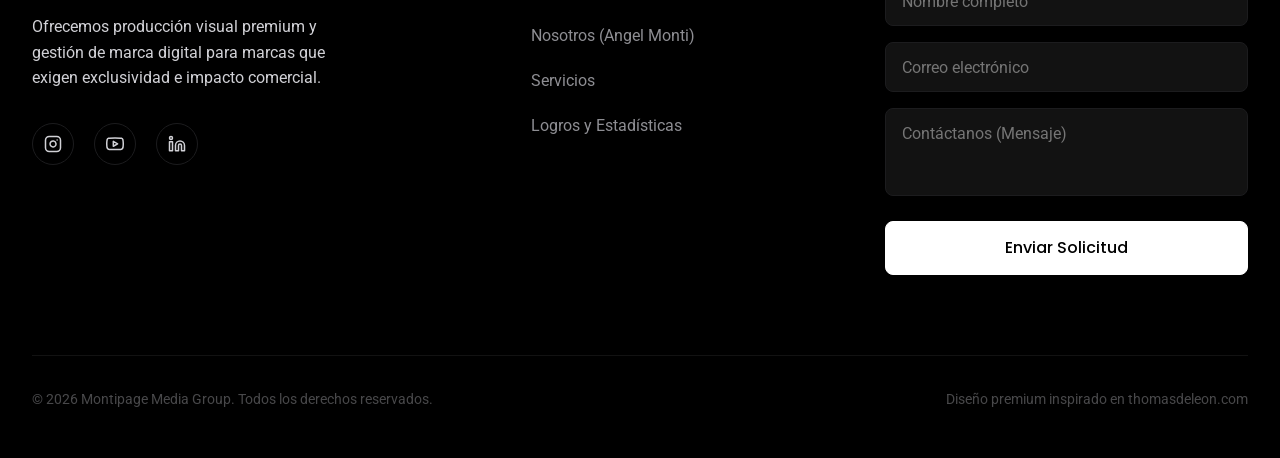
==== commit 570cbfb1: "Update leader name to Angel Monti and update profile image" ====
--- a/index.html
+++ b/index.html
@@ -4,11 +4,11 @@
   <meta charset="UTF-8">
   <meta name="viewport" content="width=device-width, initial-scale=1.0">
   <title>Montipage | Grupo de Medios - Producción Audiovisual y Fotografía</title>
-  <meta name="description" content="Montipage es un grupo de medios líder especializado en producción audiovisual, fotografía profesional de eventos y bodas, y estrategias avanzadas de social media. Dirigido por Angel Ramos.">
+  <meta name="description" content="Montipage es un grupo de medios líder especializado en producción audiovisual, fotografía profesional de eventos y bodas, y estrategias avanzadas de social media. Dirigido por Angel Monti.">
   
   <!-- SEO & Open Graph -->
   <meta property="og:title" content="Montipage | Grupo de Medios">
-  <meta property="og:description" content="Especialistas en producción audiovisual, fotografía profesional y estrategias avanzadas de social media bajo la dirección creativa de Angel Ramos.">
+  <meta property="og:description" content="Especialistas en producción audiovisual, fotografía profesional y estrategias avanzadas de social media bajo la dirección creativa de Angel Monti.">
   <meta property="og:type" content="website">
   <meta property="og:url" content="https://montipage.com">
   
@@ -73,19 +73,19 @@
   </section>
 
   <!-- ==========================================
-       ABOUT / LEADER SECTION (Angel Ramos)
+       ABOUT / LEADER SECTION (Angel Monti)
        ========================================== -->
   <section class="section about-section" id="about">
     <div class="container">
       <div class="about-grid">
         <div class="about-image-wrapper reveal">
-          <img src="angel_ramos.png" alt="Angel Ramos Portrait" class="about-img" loading="lazy">
+          <img src="angel_monti.jpeg" alt="Angel Monti Portrait" class="about-img" loading="lazy">
         </div>
         <div class="about-content reveal delay-200">
           <p class="about-title-tag">Director Creativo & Fundador</p>
-          <h2 class="about-name">Angel Ramos</h2>
+          <h2 class="about-name">Angel Monti</h2>
           <p class="about-description">
-            Con más de 9 años liderando la dirección audiovisual y la estrategia de contenido digital, Angel Ramos ha redefinido la estética de cientos de proyectos. Su visión en Montipage consiste en fusionar la precisión técnica de la producción cinematográfica con una narrativa que conecta emocionalmente con la audiencia.
+            Con más de 9 años liderando la dirección audiovisual y la estrategia de contenido digital, Angel Monti ha redefinido la estética de cientos de proyectos. Su visión en Montipage consiste en fusionar la precisión técnica de la producción cinematográfica con una narrativa que conecta emocionalmente con la audiencia.
           </p>
           <p class="about-description">
             Bajo su liderazgo, el grupo de medios ha desarrollado soluciones integrales para eventos corporativos de gran escala, fotografía de bodas artísticas, coberturas escolares premium y consultorías en redes sociales, asegurando que cada fotograma cuente una historia perdurable.
@@ -218,7 +218,7 @@
           <h3 class="footer-title">Navegación</h3>
           <ul class="footer-links">
             <li><a href="#hero" class="footer-link">Inicio</a></li>
-            <li><a href="#about" class="footer-link">Nosotros (Angel Ramos)</a></li>
+            <li><a href="#about" class="footer-link">Nosotros (Angel Monti)</a></li>
             <li><a href="#services" class="footer-link">Servicios</a></li>
             <li><a href="#stats" class="footer-link">Logros y Estadísticas</a></li>
           </ul>
--- a/index.css
+++ b/index.css
@@ -512,7 +512,7 @@
 }
 
 /* ==========================================================================
-   ABOUT / LEADER SECTION (Angel Ramos)
+   ABOUT / LEADER SECTION (Angel Monti)
    ========================================================================== */
 .about-section {
   background-color: var(--bg-primary);
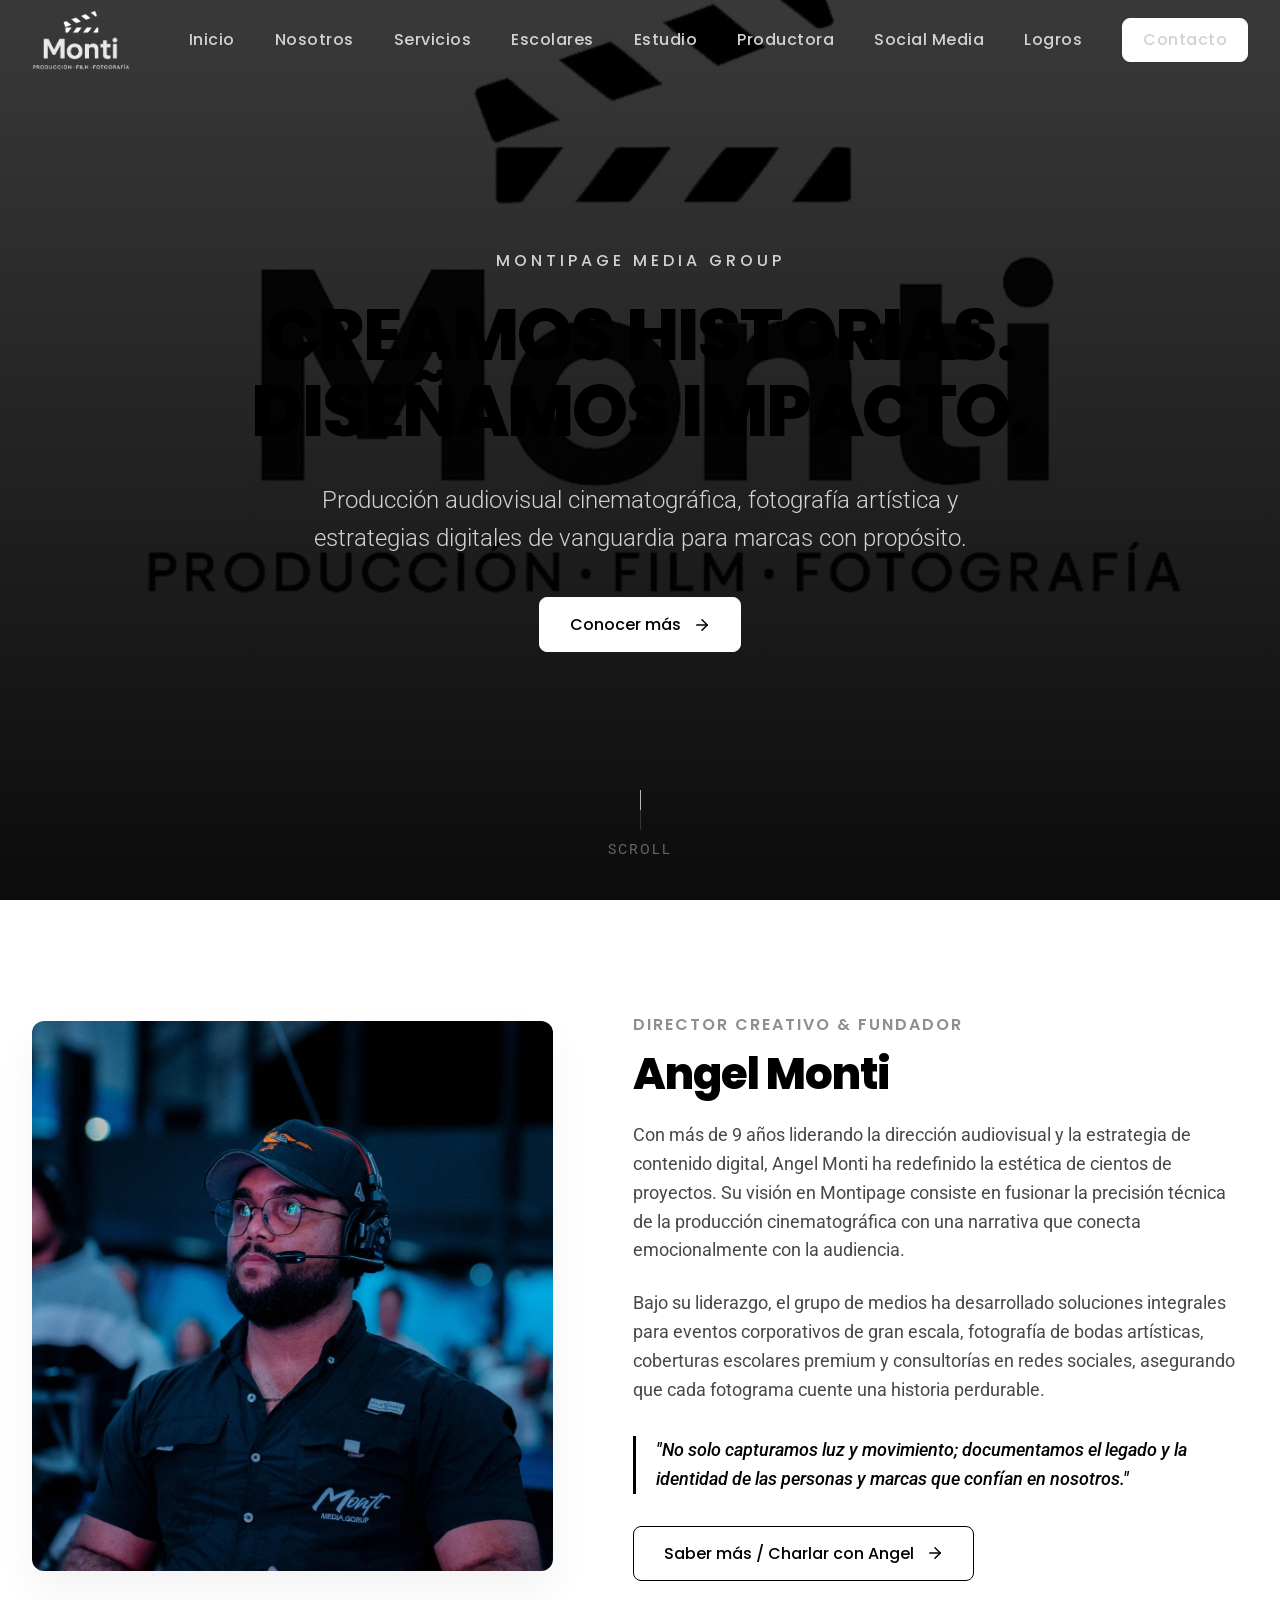
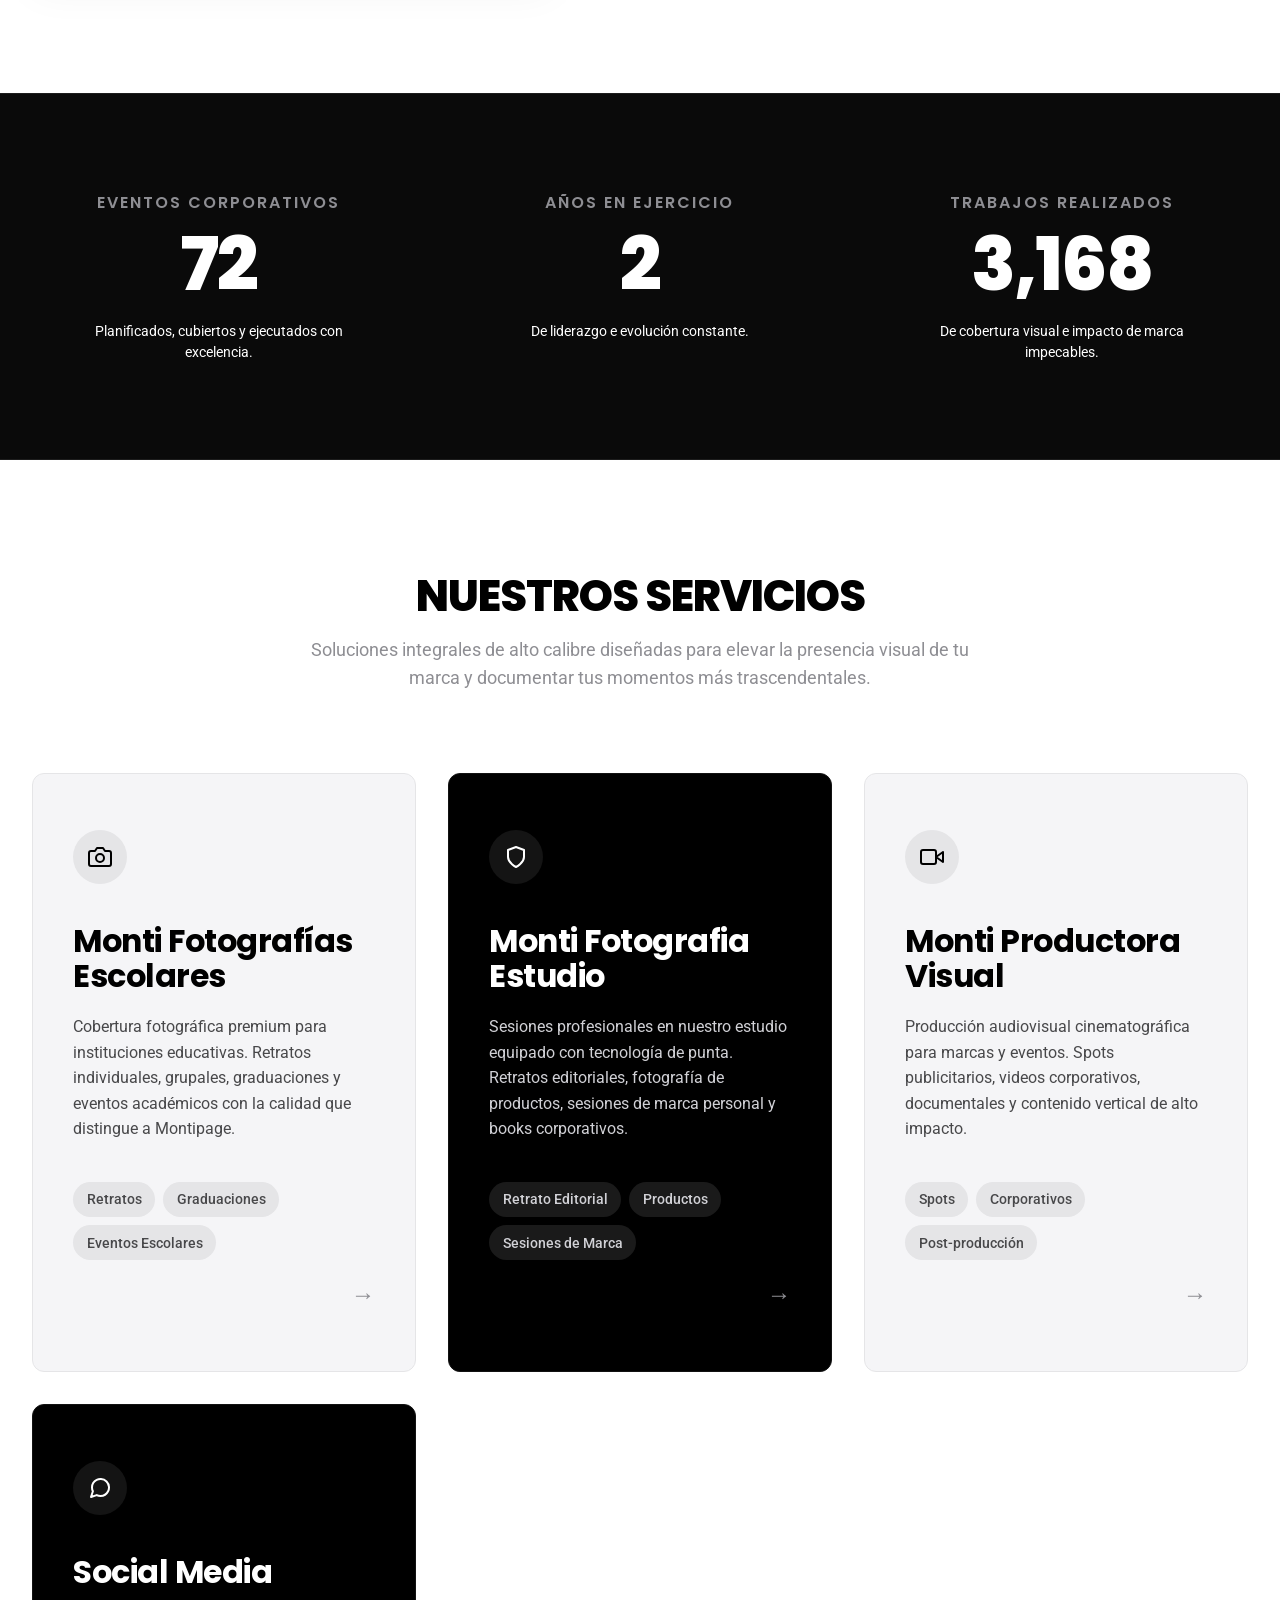
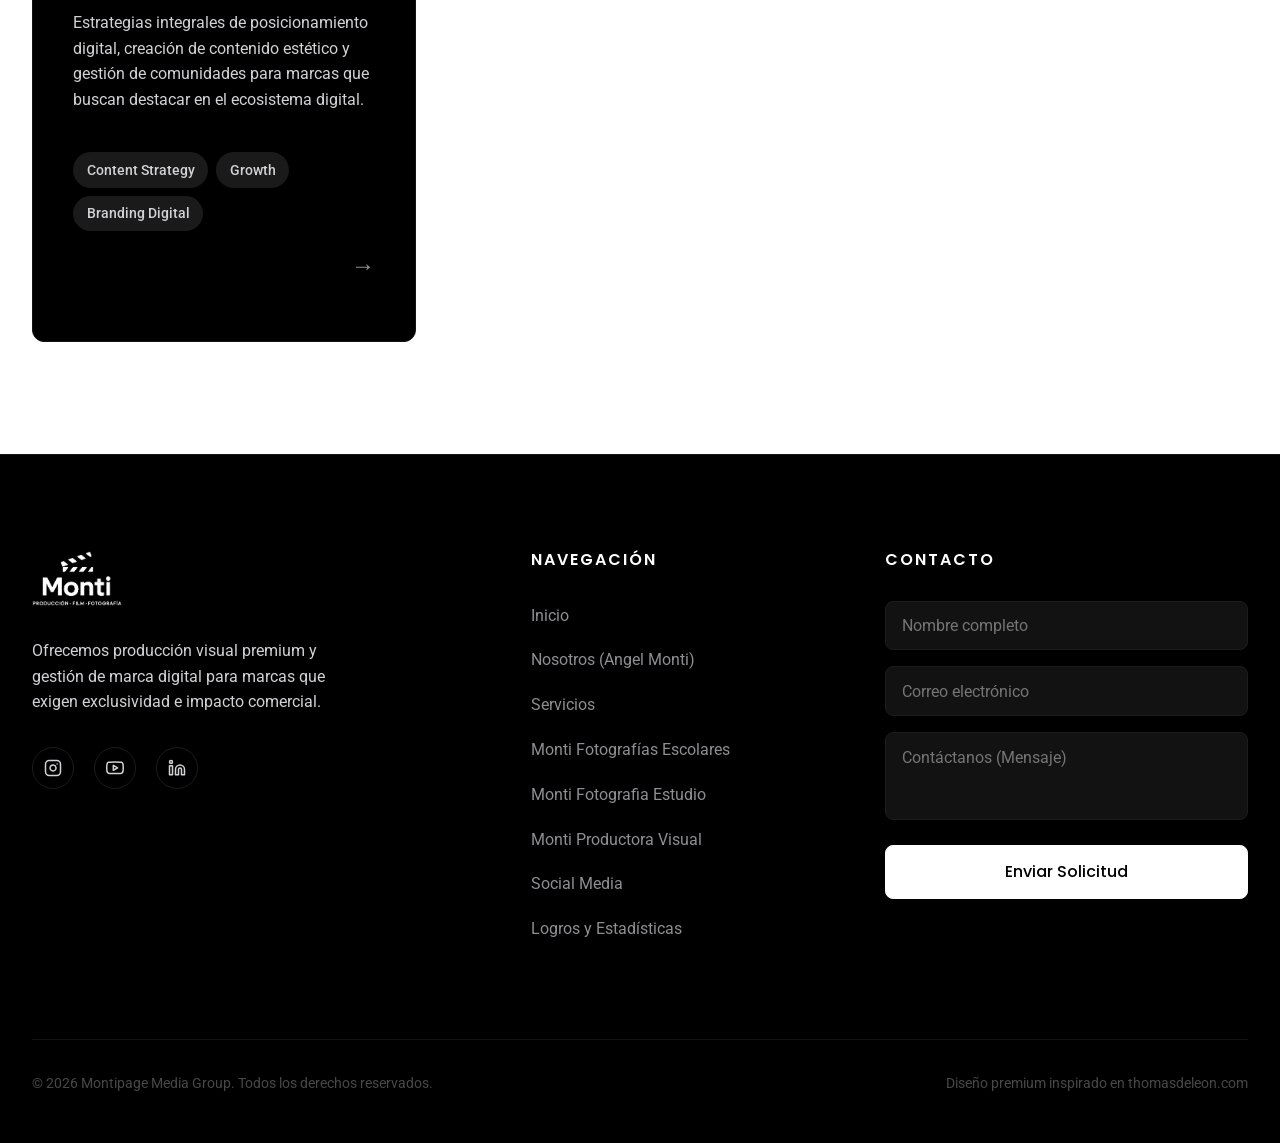
==== commit c670c581: "feat: agregar 4 servicios con páginas independientes y video optimizado para escolares" ====
--- a/index.html
+++ b/index.html
@@ -1,20 +1,24 @@
 <!DOCTYPE html>
 <html lang="es">
+
 <head>
   <meta charset="UTF-8">
   <meta name="viewport" content="width=device-width, initial-scale=1.0">
   <title>Montipage | Grupo de Medios - Producción Audiovisual y Fotografía</title>
-  <meta name="description" content="Montipage es un grupo de medios líder especializado en producción audiovisual, fotografía profesional de eventos y bodas, y estrategias avanzadas de social media. Dirigido por Angel Monti.">
-  
+  <meta name="description"
+    content="Montipage es un grupo de medios líder especializado en producción audiovisual, fotografía profesional de eventos y bodas, y estrategias avanzadas de social media. Dirigido por Angel Monti.">
+
   <!-- SEO & Open Graph -->
   <meta property="og:title" content="Montipage | Grupo de Medios">
-  <meta property="og:description" content="Especialistas en producción audiovisual, fotografía profesional y estrategias avanzadas de social media bajo la dirección creativa de Angel Monti.">
+  <meta property="og:description"
+    content="Especialistas en producción audiovisual, fotografía profesional y estrategias avanzadas de social media bajo la dirección creativa de Angel Monti.">
   <meta property="og:type" content="website">
   <meta property="og:url" content="https://montipage.com">
-  
+
   <!-- CSS Link -->
   <link rel="stylesheet" href="index.css">
 </head>
+
 <body>
 
   <!-- ==========================================
@@ -26,17 +30,21 @@
         <!-- Logo automatically inverted to white on dark sections via CSS class -->
         <img src="monti_clean.png" alt="Monti Logo" id="logo-img">
       </a>
-      
+
       <button class="nav-toggle" id="nav-toggle" aria-label="Abrir menú">
         <span></span>
         <span></span>
         <span></span>
       </button>
-      
+
       <nav class="nav-menu" id="nav-menu">
         <a href="#hero" class="nav-link">Inicio</a>
         <a href="#about" class="nav-link">Nosotros</a>
         <a href="#services" class="nav-link">Servicios</a>
+        <a href="monti-escolares.html" class="nav-link">Escolares</a>
+        <a href="monti-estudio.html" class="nav-link">Estudio</a>
+        <a href="monti-productora.html" class="nav-link">Productora</a>
+        <a href="monti-social.html" class="nav-link">Social Media</a>
         <a href="#stats" class="nav-link">Logros</a>
         <a href="#contact" class="nav-link btn btn-light" style="padding: 0.5rem 1.25rem;">Contacto</a>
       </nav>
@@ -48,24 +56,29 @@
        ========================================== -->
   <section class="hero" id="hero">
     <div class="hero-video-container">
-      <video autoplay loop muted playsinline fetchpriority="high" poster="monti_clean.png">
-        <source src="https://vjs.zencdn.net/v/oceans.mp4" type="video/mp4">
+      <video autoplay muted loop playsinline poster="monti.jpeg">
+        <source src="https://videos.pexels.com/video-files/853888/853888-hd_1920_1080_30fps.mp4" type="video/mp4">
       </video>
     </div>
     <div class="hero-overlay"></div>
-    
+
     <div class="hero-content">
       <p class="hero-tagline">Montipage Media Group</p>
       <h1 class="hero-title">CREAMOS HISTORIAS.<br>DISEÑAMOS IMPACTO.</h1>
-      <p class="hero-subtitle">Producción audiovisual cinematográfica, fotografía artística y estrategias digitales de vanguardia para marcas con propósito.</p>
+      <p class="hero-subtitle">Producción audiovisual cinematográfica, fotografía artística y estrategias digitales de
+        vanguardia para marcas con propósito.</p>
       <div class="hero-actions">
         <a href="#about" class="btn btn-light">
           Conocer más
-          <svg width="18" height="18" viewBox="0 0 24 24" fill="none" stroke="currentColor" stroke-width="2" stroke-linecap="round" stroke-linejoin="round"><line x1="5" y1="12" x2="19" y2="12"></line><polyline points="12 5 19 12 12 19"></polyline></svg>
-        </a>
-      </div>
-    </div>
-    
+          <svg width="18" height="18" viewBox="0 0 24 24" fill="none" stroke="currentColor" stroke-width="2"
+            stroke-linecap="round" stroke-linejoin="round">
+            <line x1="5" y1="12" x2="19" y2="12"></line>
+            <polyline points="12 5 19 12 12 19"></polyline>
+          </svg>
+        </a>
+      </div>
+    </div>
+
     <div class="hero-scroll-indicator">
       <span></span>
       SCROLL
@@ -85,17 +98,26 @@
           <p class="about-title-tag">Director Creativo & Fundador</p>
           <h2 class="about-name">Angel Monti</h2>
           <p class="about-description">
-            Con más de 9 años liderando la dirección audiovisual y la estrategia de contenido digital, Angel Monti ha redefinido la estética de cientos de proyectos. Su visión en Montipage consiste en fusionar la precisión técnica de la producción cinematográfica con una narrativa que conecta emocionalmente con la audiencia.
+            Con más de 9 años liderando la dirección audiovisual y la estrategia de contenido digital, Angel Monti ha
+            redefinido la estética de cientos de proyectos. Su visión en Montipage consiste en fusionar la precisión
+            técnica de la producción cinematográfica con una narrativa que conecta emocionalmente con la audiencia.
           </p>
           <p class="about-description">
-            Bajo su liderazgo, el grupo de medios ha desarrollado soluciones integrales para eventos corporativos de gran escala, fotografía de bodas artísticas, coberturas escolares premium y consultorías en redes sociales, asegurando que cada fotograma cuente una historia perdurable.
+            Bajo su liderazgo, el grupo de medios ha desarrollado soluciones integrales para eventos corporativos de
+            gran escala, fotografía de bodas artísticas, coberturas escolares premium y consultorías en redes sociales,
+            asegurando que cada fotograma cuente una historia perdurable.
           </p>
           <div class="about-quote">
-            "No solo capturamos luz y movimiento; documentamos el legado y la identidad de las personas y marcas que confían en nosotros."
+            "No solo capturamos luz y movimiento; documentamos el legado y la identidad de las personas y marcas que
+            confían en nosotros."
           </div>
           <a href="#contact" class="btn btn-outline">
             Saber más / Charlar con Angel
-            <svg width="18" height="18" viewBox="0 0 24 24" fill="none" stroke="currentColor" stroke-width="2" stroke-linecap="round" stroke-linejoin="round"><line x1="5" y1="12" x2="19" y2="12"></line><polyline points="12 5 19 12 12 19"></polyline></svg>
+            <svg width="18" height="18" viewBox="0 0 24 24" fill="none" stroke="currentColor" stroke-width="2"
+              stroke-linecap="round" stroke-linejoin="round">
+              <line x1="5" y1="12" x2="19" y2="12"></line>
+              <polyline points="12 5 19 12 12 19"></polyline>
+            </svg>
           </a>
         </div>
       </div>
@@ -137,57 +159,94 @@
     <div class="container">
       <div class="services-header reveal">
         <h2>NUESTROS SERVICIOS</h2>
-        <p>Soluciones integrales de alto calibre diseñadas para elevar la presencia visual de tu marca y documentar tus momentos más trascendentales.</p>
-      </div>
-      
+        <p>Soluciones integrales de alto calibre diseñadas para elevar la presencia visual de tu marca y documentar tus
+          momentos más trascendentales.</p>
+      </div>
+
       <div class="services-grid">
-        <!-- Service Card 1: Fotografía -->
-        <div class="service-card reveal">
+        <!-- Service Card 1: Monti Fotografías Escolares -->
+        <a href="monti-escolares.html" class="service-card service-card-link reveal">
           <div>
             <div class="service-icon">
-              <svg width="24" height="24" viewBox="0 0 24 24" fill="none" stroke="currentColor" stroke-width="2" stroke-linecap="round" stroke-linejoin="round"><path d="M23 19a2 2 0 0 1-2 2H3a2 2 0 0 1-2-2V8a2 2 0 0 1 2-2h4l2-3h6l2 3h4a2 2 0 0 1 2 2z"></path><circle cx="12" cy="13" r="4"></circle></svg>
-            </div>
-            <h3 class="service-title">Fotografía Profesional</h3>
-            <p class="service-desc">Captura artística con iluminación de vanguardia y encuadres cinematográficos. Coberturas exclusivas para bodas de ensueño, graduaciones y eventos escolares premium.</p>
+              <svg width="24" height="24" viewBox="0 0 24 24" fill="none" stroke="currentColor" stroke-width="2"
+                stroke-linecap="round" stroke-linejoin="round">
+                <path d="M23 19a2 2 0 0 1-2 2H3a2 2 0 0 1-2-2V8a2 2 0 0 1 2-2h4l2-3h6l2 3h4a2 2 0 0 1 2 2z"></path>
+                <circle cx="12" cy="13" r="4"></circle>
+              </svg>
+            </div>
+            <h3 class="service-title">Monti Fotografías Escolares</h3>
+            <p class="service-desc">Cobertura fotográfica premium para instituciones educativas. Retratos individuales,
+              grupales, graduaciones y eventos académicos con la calidad que distingue a Montipage.</p>
           </div>
           <div class="service-tags">
-            <span class="service-tag">Bodas</span>
-            <span class="service-tag">Escolares</span>
-            <span class="service-tag">Retrato Editorial</span>
-          </div>
-        </div>
-        
-        <!-- Service Card 2: Producción Audiovisual -->
-        <div class="service-card service-card-dark reveal delay-100">
+            <span class="service-tag">Retratos</span>
+            <span class="service-tag">Graduaciones</span>
+            <span class="service-tag">Eventos Escolares</span>
+          </div>
+        </a>
+
+        <!-- Service Card 2: Monti Fotografia Estudio -->
+        <a href="monti-estudio.html" class="service-card service-card-dark service-card-link reveal delay-100">
           <div>
             <div class="service-icon">
-              <svg width="24" height="24" viewBox="0 0 24 24" fill="none" stroke="currentColor" stroke-width="2" stroke-linecap="round" stroke-linejoin="round"><polygon points="23 7 16 12 23 17 23 7"></polygon><rect x="1" y="5" width="15" height="14" rx="2" ry="2"></rect></svg>
-            </div>
-            <h3 class="service-title">Producción Audiovisual</h3>
-            <p class="service-desc">Filmación y edición cinematográfica para marcas y eventos corporativos. Creamos documentales de marca, spots comerciales, videos institucionales y reels de alto impacto.</p>
+              <svg width="24" height="24" viewBox="0 0 24 24" fill="none" stroke="currentColor" stroke-width="2"
+                stroke-linecap="round" stroke-linejoin="round">
+                <path d="M12 22s8-4 8-10V5l-8-3-8 3v7c0 6 8 10 8 10z"></path>
+              </svg>
+            </div>
+            <h3 class="service-title">Monti Fotografia Estudio</h3>
+            <p class="service-desc">Sesiones profesionales en nuestro estudio equipado con tecnología de punta. Retratos
+              editoriales, fotografía de productos, sesiones de marca personal y books corporativos.</p>
           </div>
           <div class="service-tags">
-            <span class="service-tag">Filmación</span>
-            <span class="service-tag">Edición</span>
-            <span class="service-tag">Videos Corporativos</span>
-          </div>
-        </div>
-        
-        <!-- Service Card 3: Social Media -->
-        <div class="service-card reveal delay-200">
+            <span class="service-tag">Retrato Editorial</span>
+            <span class="service-tag">Productos</span>
+            <span class="service-tag">Sesiones de Marca</span>
+          </div>
+        </a>
+
+        <!-- Service Card 3: Monti Productora Visual -->
+        <a href="monti-productora.html" class="service-card service-card-link reveal delay-200">
           <div>
             <div class="service-icon">
-              <svg width="24" height="24" viewBox="0 0 24 24" fill="none" stroke="currentColor" stroke-width="2" stroke-linecap="round" stroke-linejoin="round"><path d="M21 11.5a8.38 8.38 0 0 1-.9 3.8 8.5 8.5 0 0 1-7.6 4.7 8.38 8.38 0 0 1-3.8-.9L3 21l1.9-5.7a8.38 8.38 0 0 1-.9-3.8 8.5 8.5 0 0 1 4.7-7.6 8.38 8.38 0 0 1 3.8-.9h.5a8.48 8.48 0 0 1 8 8v.5z"></path></svg>
+              <svg width="24" height="24" viewBox="0 0 24 24" fill="none" stroke="currentColor" stroke-width="2"
+                stroke-linecap="round" stroke-linejoin="round">
+                <polygon points="23 7 16 12 23 17 23 7"></polygon>
+                <rect x="1" y="5" width="15" height="14" rx="2" ry="2"></rect>
+              </svg>
+            </div>
+            <h3 class="service-title">Monti Productora Visual</h3>
+            <p class="service-desc">Producción audiovisual cinematográfica para marcas y eventos. Spots publicitarios,
+              videos corporativos, documentales y contenido vertical de alto impacto.</p>
+          </div>
+          <div class="service-tags">
+            <span class="service-tag">Spots</span>
+            <span class="service-tag">Corporativos</span>
+            <span class="service-tag">Post-producción</span>
+          </div>
+        </a>
+
+        <!-- Service Card 4: Social Media -->
+        <a href="monti-social.html" class="service-card service-card-dark service-card-link reveal delay-300">
+          <div>
+            <div class="service-icon">
+              <svg width="24" height="24" viewBox="0 0 24 24" fill="none" stroke="currentColor" stroke-width="2"
+                stroke-linecap="round" stroke-linejoin="round">
+                <path
+                  d="M21 11.5a8.38 8.38 0 0 1-.9 3.8 8.5 8.5 0 0 1-7.6 4.7 8.38 8.38 0 0 1-3.8-.9L3 21l1.9-5.7a8.38 8.38 0 0 1-.9-3.8 8.5 8.5 0 0 1 4.7-7.6 8.38 8.38 0 0 1 3.8-.9h.5a8.48 8.48 0 0 1 8 8v.5z">
+                </path>
+              </svg>
             </div>
             <h3 class="service-title">Social Media</h3>
-            <p class="service-desc">Estrategias integrales de posicionamiento, curación de contenido estético y dirección creativa. Diseñado para construir y fidelizar audiencias en plataformas digitales clave.</p>
+            <p class="service-desc">Estrategias integrales de posicionamiento digital, creación de contenido estético y
+              gestión de comunidades para marcas que buscan destacar en el ecosistema digital.</p>
           </div>
           <div class="service-tags">
             <span class="service-tag">Content Strategy</span>
             <span class="service-tag">Growth</span>
             <span class="service-tag">Branding Digital</span>
           </div>
-        </div>
+        </a>
       </div>
     </div>
   </section>
@@ -200,33 +259,55 @@
       <div class="footer-grid">
         <div class="footer-info reveal">
           <img src="monti_clean.png" alt="Monti Logo Blanco" class="footer-logo">
-          <p>Ofrecemos producción visual premium y gestión de marca digital para marcas que exigen exclusividad e impacto comercial.</p>
+          <p>Ofrecemos producción visual premium y gestión de marca digital para marcas que exigen exclusividad e
+            impacto comercial.</p>
           <div class="footer-socials">
             <a href="https://instagram.com" class="social-icon" aria-label="Instagram">
-              <svg width="18" height="18" viewBox="0 0 24 24" fill="none" stroke="currentColor" stroke-width="2" stroke-linecap="round" stroke-linejoin="round"><rect x="2" y="2" width="20" height="20" rx="5" ry="5"></rect><path d="M16 11.37A4 4 0 1 1 12.63 8 4 4 0 0 1 16 11.37z"></path><line x1="17.5" y1="6.5" x2="17.51" y2="6.5"></line></svg>
+              <svg width="18" height="18" viewBox="0 0 24 24" fill="none" stroke="currentColor" stroke-width="2"
+                stroke-linecap="round" stroke-linejoin="round">
+                <rect x="2" y="2" width="20" height="20" rx="5" ry="5"></rect>
+                <path d="M16 11.37A4 4 0 1 1 12.63 8 4 4 0 0 1 16 11.37z"></path>
+                <line x1="17.5" y1="6.5" x2="17.51" y2="6.5"></line>
+              </svg>
             </a>
             <a href="https://youtube.com" class="social-icon" aria-label="YouTube">
-              <svg width="18" height="18" viewBox="0 0 24 24" fill="none" stroke="currentColor" stroke-width="2" stroke-linecap="round" stroke-linejoin="round"><path d="M22.54 6.42a2.78 2.78 0 0 0-1.95-1.96C18.88 4 12 4 12 4s-6.88 0-8.59.46a2.78 2.78 0 0 0-1.95 1.96A29 29 0 0 0 1 11.75a29 29 0 0 0 .46 5.33A2.78 2.78 0 0 0 3.41 19c1.71.46 8.59.46 8.59.46s6.88 0 8.59-.46a2.78 2.78 0 0 0 1.95-1.96 29 29 0 0 0 .46-5.29 29 29 0 0 0-.46-5.33z"></path><polygon points="9.75 15.02 15.5 11.75 9.75 8.48 9.75 15.02"></polygon></svg>
+              <svg width="18" height="18" viewBox="0 0 24 24" fill="none" stroke="currentColor" stroke-width="2"
+                stroke-linecap="round" stroke-linejoin="round">
+                <path
+                  d="M22.54 6.42a2.78 2.78 0 0 0-1.95-1.96C18.88 4 12 4 12 4s-6.88 0-8.59.46a2.78 2.78 0 0 0-1.95 1.96A29 29 0 0 0 1 11.75a29 29 0 0 0 .46 5.33A2.78 2.78 0 0 0 3.41 19c1.71.46 8.59.46 8.59.46s6.88 0 8.59-.46a2.78 2.78 0 0 0 1.95-1.96 29 29 0 0 0 .46-5.29 29 29 0 0 0-.46-5.33z">
+                </path>
+                <polygon points="9.75 15.02 15.5 11.75 9.75 8.48 9.75 15.02"></polygon>
+              </svg>
             </a>
             <a href="https://linkedin.com" class="social-icon" aria-label="LinkedIn">
-              <svg width="18" height="18" viewBox="0 0 24 24" fill="none" stroke="currentColor" stroke-width="2" stroke-linecap="round" stroke-linejoin="round"><path d="M16 8a6 6 0 0 1 6 6v7h-4v-7a2 2 0 0 0-2-2 2 2 0 0 0-2 2v7h-4v-7a6 6 0 0 1 6-6z"></path><rect x="2" y="9" width="4" height="12"></rect><circle cx="4" cy="4" r="2"></circle></svg>
+              <svg width="18" height="18" viewBox="0 0 24 24" fill="none" stroke="currentColor" stroke-width="2"
+                stroke-linecap="round" stroke-linejoin="round">
+                <path d="M16 8a6 6 0 0 1 6 6v7h-4v-7a2 2 0 0 0-2-2 2 2 0 0 0-2 2v7h-4v-7a6 6 0 0 1 6-6z"></path>
+                <rect x="2" y="9" width="4" height="12"></rect>
+                <circle cx="4" cy="4" r="2"></circle>
+              </svg>
             </a>
           </div>
         </div>
-        
+
         <div class="footer-nav reveal delay-100">
           <h3 class="footer-title">Navegación</h3>
           <ul class="footer-links">
             <li><a href="#hero" class="footer-link">Inicio</a></li>
             <li><a href="#about" class="footer-link">Nosotros (Angel Monti)</a></li>
             <li><a href="#services" class="footer-link">Servicios</a></li>
+            <li><a href="monti-escolares.html" class="footer-link">Monti Fotografías Escolares</a></li>
+            <li><a href="monti-estudio.html" class="footer-link">Monti Fotografia Estudio</a></li>
+            <li><a href="monti-productora.html" class="footer-link">Monti Productora Visual</a></li>
+            <li><a href="monti-social.html" class="footer-link">Social Media</a></li>
             <li><a href="#stats" class="footer-link">Logros y Estadísticas</a></li>
           </ul>
         </div>
-        
+
         <div class="footer-contact reveal delay-200">
           <h3 class="footer-title">Contacto</h3>
-          <form class="footer-contact-form" id="contactForm" onsubmit="event.preventDefault(); alert('¡Gracias por contactar con Montipage! Te responderemos muy pronto.');">
+          <form class="footer-contact-form" id="contactForm"
+            onsubmit="event.preventDefault(); alert('¡Gracias por contactar con Montipage! Te responderemos muy pronto.');">
             <div class="form-group">
               <input type="text" class="form-control" placeholder="Nombre completo" required id="contact-name">
             </div>
@@ -234,13 +315,14 @@
               <input type="email" class="form-control" placeholder="Correo electrónico" required id="contact-email">
             </div>
             <div class="form-group">
-              <textarea class="form-control" rows="3" placeholder="Contáctanos (Mensaje)" required id="contact-message" style="resize: none;"></textarea>
+              <textarea class="form-control" rows="3" placeholder="Contáctanos (Mensaje)" required id="contact-message"
+                style="resize: none;"></textarea>
             </div>
             <button type="submit" class="btn footer-btn" id="contact-submit">Enviar Solicitud</button>
           </form>
         </div>
       </div>
-      
+
       <div class="footer-bottom">
         <p>&copy; 2026 Montipage Media Group. Todos los derechos reservados.</p>
         <p>Diseño premium inspirado en thomasdeleon.com</p>
@@ -253,4 +335,5 @@
        ========================================== -->
   <script src="app.js"></script>
 </body>
-</html>
+
+</html>
--- a/index.css
+++ b/index.css
@@ -23,19 +23,19 @@
   /* Accent Colors (Minimal Monochrome) */
   --accent-color: var(--color-light);
   --accent-color-rgb: 255, 255, 255;
-  
+
   /* Semantic Mappings */
   --bg-primary: var(--color-light);
   --bg-secondary: var(--color-gray-100);
   --bg-dark-section: var(--color-dark);
   --bg-card: var(--color-light);
   --bg-card-dark: var(--color-gray-900);
-  
+
   --text-primary: var(--color-black);
   --text-secondary: var(--color-gray-700);
   --text-muted: var(--color-gray-500);
   --text-inverse: var(--color-light);
-  
+
   --border-color: var(--color-gray-200);
   --border-color-dark: rgba(255, 255, 255, 0.08);
 
@@ -50,7 +50,8 @@
   --fs-md: clamp(1.25rem, 1.15rem + 0.6vw, 1.5rem);
   --fs-lg: clamp(1.5rem, 1.35rem + 0.8vw, 2rem);
   --fs-xl: clamp(2rem, 1.75rem + 1.2vw, 3rem);
-  --fs-xxl: clamp(3rem, 2.5rem + 2.5vw, 5.5rem); /* Giant headings for Hero */
+  --fs-xxl: clamp(3rem, 2.5rem + 2.5vw, 5.5rem);
+  /* Giant headings for Hero */
 
   /* Layout */
   --max-width: 1400px;
@@ -62,7 +63,9 @@
 }
 
 /* Base Reset & Styles */
-*, *::before, *::after {
+*,
+*::before,
+*::after {
   box-sizing: border-box;
   margin: 0;
   padding: 0;
@@ -105,7 +108,12 @@
 }
 
 /* Typography elements */
-h1, h2, h3, h4, h5, h6 {
+h1,
+h2,
+h3,
+h4,
+h5,
+h6 {
   font-family: var(--font-heading);
   font-weight: 700;
   line-height: 1.1;
@@ -122,7 +130,8 @@
   transition: var(--transition-fast);
 }
 
-img, video {
+img,
+video {
   max-width: 100%;
   height: auto;
   display: block;
@@ -259,7 +268,8 @@
 }
 
 .nav-logo.light-theme img {
-  filter: invert(1); /* Invert black logo lines to white */
+  filter: invert(1);
+  /* Invert black logo lines to white */
 }
 
 .nav-menu {
@@ -324,7 +334,7 @@
   .nav-toggle {
     display: block;
   }
-  
+
   .nav-menu {
     position: fixed;
     top: 0;
@@ -339,26 +349,26 @@
     padding: 2rem;
     transition: var(--transition-smooth);
     border-left: 1px solid var(--border-color-dark);
-    box-shadow: -10px 0 30px rgba(0,0,0,0.5);
-  }
-  
+    box-shadow: -10px 0 30px rgba(0, 0, 0, 0.5);
+  }
+
   .nav-menu.active {
     right: 0;
   }
-  
+
   .nav-link {
     font-size: var(--fs-md);
   }
-  
+
   /* Menu open icon animations */
   .nav-toggle.active span:nth-child(1) {
     transform: translateY(7px) rotate(45deg);
   }
-  
+
   .nav-toggle.active span:nth-child(2) {
     opacity: 0;
   }
-  
+
   .nav-toggle.active span:nth-child(3) {
     transform: translateY(-7px) rotate(-45deg);
   }
@@ -391,8 +401,8 @@
   width: 100%;
   height: 100%;
   object-fit: cover;
-  opacity: 0.45; /* cinematic dimming */
-  filter: grayscale(1); /* sleek monochrome media loop */
+  opacity: 0.45;
+  /* cinematic dimming */
 }
 
 .hero-overlay {
@@ -401,7 +411,7 @@
   left: 0;
   width: 100%;
   height: 100%;
-  background: linear-gradient(to bottom, rgba(0,0,0,0.5) 0%, rgba(0,0,0,0.9) 100%);
+  background: linear-gradient(to bottom, rgba(0, 0, 0, 0.5) 0%, rgba(0, 0, 0, 0.9) 100%);
   z-index: 2;
 }
 
@@ -506,6 +516,7 @@
   0% {
     top: -50%;
   }
+
   100% {
     top: 100%;
   }
@@ -537,20 +548,18 @@
   position: relative;
   border-radius: var(--border-radius);
   overflow: hidden;
-  box-shadow: 0 20px 40px rgba(0,0,0,0.05);
+  box-shadow: 0 20px 40px rgba(0, 0, 0, 0.05);
 }
 
 .about-img {
   width: 100%;
   height: 550px;
   object-fit: cover;
-  filter: grayscale(1);
   transition: var(--transition-smooth);
 }
 
 .about-image-wrapper:hover .about-img {
   transform: scale(1.03);
-  filter: grayscale(0.2);
 }
 
 .about-title-tag {
@@ -688,7 +697,7 @@
 .service-card:hover {
   transform: translateY(-5px);
   background-color: var(--color-light);
-  box-shadow: 0 20px 40px rgba(0,0,0,0.04);
+  box-shadow: 0 20px 40px rgba(0, 0, 0, 0.04);
   border-color: var(--color-gray-300);
 }
 
@@ -701,7 +710,7 @@
 .service-card-dark:hover {
   background-color: var(--color-gray-900);
   border-color: var(--color-gray-800);
-  box-shadow: 0 20px 40px rgba(0,0,0,0.4);
+  box-shadow: 0 20px 40px rgba(0, 0, 0, 0.4);
 }
 
 .service-icon {
@@ -780,6 +789,53 @@
     grid-template-columns: 1fr;
     gap: 1.5rem;
   }
+}
+
+/* Service cards as links */
+.service-card-link {
+  display: flex;
+  flex-direction: column;
+  justify-content: space-between;
+  text-decoration: none;
+  color: inherit;
+  cursor: pointer;
+  transition: var(--transition-smooth);
+}
+
+.service-card-link:hover {
+  transform: translateY(-8px);
+}
+
+.service-card-link .service-title {
+  transition: var(--transition-smooth);
+}
+
+.service-card-link:hover .service-title {
+  text-decoration: underline;
+  text-underline-offset: 4px;
+}
+
+.service-card-link::after {
+  content: '→';
+  display: inline-block;
+  font-size: var(--fs-md);
+  margin-top: 1rem;
+  align-self: flex-end;
+  color: var(--text-muted);
+  transition: var(--transition-smooth);
+}
+
+.service-card-dark.service-card-link::after {
+  color: var(--color-gray-500);
+}
+
+.service-card-link:hover::after {
+  transform: translateX(6px);
+  color: var(--color-black);
+}
+
+.service-card-dark.service-card-link:hover::after {
+  color: var(--color-light);
 }
 
 /* ==========================================================================
@@ -798,10 +854,21 @@
 }
 
 /* Delayed reveals */
-.delay-100 { transition-delay: 0.1s; }
-.delay-200 { transition-delay: 0.2s; }
-.delay-300 { transition-delay: 0.3s; }
-.delay-400 { transition-delay: 0.4s; }
+.delay-100 {
+  transition-delay: 0.1s;
+}
+
+.delay-200 {
+  transition-delay: 0.2s;
+}
+
+.delay-300 {
+  transition-delay: 0.3s;
+}
+
+.delay-400 {
+  transition-delay: 0.4s;
+}
 
 /* ==========================================================================
    FOOTER (High Contrast Black & White)
@@ -837,7 +904,8 @@
   height: 55px;
   width: auto;
   margin-bottom: 2rem;
-  filter: invert(1) brightness(2.5) contrast(2.5); /* Invert original dark logo to stark white */
+  filter: invert(1) brightness(2.5) contrast(2.5);
+  /* Invert original dark logo to stark white */
   mix-blend-mode: screen;
 }
 
@@ -959,3 +1027,306 @@
     text-align: center;
   }
 }
+
+/* ==========================================================================
+   NEW SERVICE DETAIL SECTIONS (School, Studio, Production, Social)
+   ========================================================================== */
+
+/* Dark variant of .section for alternating backgrounds */
+.section-dark {
+  padding: 7rem 0;
+  position: relative;
+  overflow: hidden;
+  background-color: var(--color-dark);
+  color: var(--color-light);
+}
+
+@media (max-width: 768px) {
+  .section-dark {
+    padding: 4.5rem 0;
+  }
+}
+
+/* Section header (shared by light and dark sections) */
+.section-header {
+  text-align: center;
+  max-width: 700px;
+  margin: 0 auto 4rem;
+}
+
+.section-header h2 {
+  font-family: var(--font-heading);
+  font-size: var(--fs-xl);
+  font-weight: 800;
+  letter-spacing: -1px;
+  margin-bottom: 1rem;
+  color: var(--text-primary);
+}
+
+.section-header p {
+  font-size: var(--fs-base);
+  color: var(--text-muted);
+  line-height: 1.6;
+}
+
+.section-dark .section-header h2 {
+  color: var(--color-light);
+}
+
+.section-dark .section-header p {
+  color: var(--color-gray-300);
+}
+
+/* Split layout: image + content side by side */
+.split-layout {
+  display: grid;
+  grid-template-columns: 1fr 1fr;
+  gap: 4rem;
+  align-items: center;
+}
+
+@media (max-width: 992px) {
+  .split-layout {
+    grid-template-columns: 1fr;
+    gap: 3rem;
+  }
+}
+
+/* Reverse order: content first, image second */
+.split-layout.reverse .split-image {
+  order: 2;
+}
+
+.split-layout.reverse .split-content {
+  order: 1;
+}
+
+@media (max-width: 992px) {
+  .split-layout.reverse .split-image {
+    order: 1;
+  }
+
+  .split-layout.reverse .split-content {
+    order: 2;
+  }
+}
+
+/* Image wrapper */
+.split-image {
+  position: relative;
+  border-radius: var(--border-radius);
+  overflow: hidden;
+  box-shadow: 0 20px 40px rgba(0, 0, 0, 0.05);
+}
+
+.split-image img {
+  width: 100%;
+  height: 450px;
+  object-fit: cover;
+  transition: transform 0.6s cubic-bezier(0.16, 1, 0.3, 1);
+}
+
+.split-image:hover img {
+  transform: scale(1.03);
+}
+
+.section-dark .split-image {
+  box-shadow: 0 20px 40px rgba(0, 0, 0, 0.3);
+}
+
+/* Video overlay container for service previews */
+.video-overlay-container {
+  position: relative;
+  width: 100%;
+  height: 450px;
+  overflow: hidden;
+  border-radius: var(--border-radius);
+}
+
+.video-overlay-container .preview-video {
+  width: 100%;
+  height: 100%;
+  object-fit: cover;
+  display: block;
+}
+
+.video-overlay-container .video-color-overlay {
+  position: absolute;
+  top: 0;
+  left: 0;
+  width: 100%;
+  height: 100%;
+  background: linear-gradient(135deg, rgba(0, 0, 0, 0.35) 0%, rgba(0, 0, 0, 0.15) 50%, rgba(0, 0, 0, 0.35) 100%);
+  pointer-events: none;
+  z-index: 2;
+}
+
+.split-image:hover .preview-video {
+  transform: scale(1.03);
+}
+
+.preview-video {
+  transition: transform 0.6s cubic-bezier(0.16, 1, 0.3, 1);
+}
+
+/* Content side */
+.split-content h3 {
+  font-family: var(--font-heading);
+  font-size: var(--fs-lg);
+  font-weight: 700;
+  margin-bottom: 1.5rem;
+  letter-spacing: -0.5px;
+  color: var(--text-primary);
+}
+
+.section-dark .split-content h3 {
+  color: var(--color-light);
+}
+
+.split-content p {
+  font-size: var(--fs-base);
+  color: var(--text-secondary);
+  line-height: 1.7;
+  margin-bottom: 2rem;
+}
+
+.section-dark .split-content p {
+  color: var(--color-gray-300);
+}
+
+/* Feature list (checkmark style) */
+.feature-list {
+  list-style: none;
+  padding: 0;
+  margin: 0 0 2rem;
+  display: flex;
+  flex-direction: column;
+  gap: 0.85rem;
+}
+
+.feature-list li {
+  display: flex;
+  align-items: flex-start;
+  gap: 0.75rem;
+  font-size: var(--fs-base);
+  color: var(--text-secondary);
+  line-height: 1.5;
+}
+
+.section-dark .feature-list li {
+  color: var(--color-gray-300);
+}
+
+.feature-list li::before {
+  content: '';
+  flex-shrink: 0;
+  width: 20px;
+  height: 20px;
+  margin-top: 2px;
+  background-color: var(--color-black);
+  mask: url("data:image/svg+xml,%3Csvg xmlns='http://www.w3.org/2000/svg' viewBox='0 0 24 24' fill='none' stroke='currentColor' stroke-width='3' stroke-linecap='round' stroke-linejoin='round'%3E%3Cpolyline points='20 6 9 17 4 12'%3E%3C/polyline%3E%3C/svg%3E") no-repeat center;
+  mask-size: contain;
+  -webkit-mask: url("data:image/svg+xml,%3Csvg xmlns='http://www.w3.org/2000/svg' viewBox='0 0 24 24' fill='none' stroke='currentColor' stroke-width='3' stroke-linecap='round' stroke-linejoin='round'%3E%3Cpolyline points='20 6 9 17 4 12'%3E%3C/polyline%3E%3C/svg%3E") no-repeat center;
+  -webkit-mask-size: contain;
+}
+
+.section-dark .feature-list li::before {
+  background-color: var(--color-light);
+}
+
+/* Section CTA */
+.section-cta {
+  text-align: center;
+  margin-top: 3rem;
+}
+
+/* Responsive adjustments for new sections */
+@media (max-width: 768px) {
+  .split-image img {
+    height: 280px;
+  }
+
+  .section-header {
+    margin-bottom: 2.5rem;
+  }
+
+  .feature-list {
+    gap: 0.7rem;
+  }
+}
+
+/* ==========================================================================
+   PAGE HERO (Small Banner for Independent Service Pages)
+   ========================================================================== */
+.page-hero {
+  height: 50vh;
+  min-height: 380px;
+  width: 100%;
+  position: relative;
+  display: flex;
+  align-items: center;
+  justify-content: center;
+  overflow: hidden;
+  background-color: var(--color-black);
+  background-image: linear-gradient(135deg, var(--color-dark) 0%, var(--color-gray-900) 100%);
+  margin-top: var(--header-height);
+}
+
+.page-hero-overlay {
+  position: absolute;
+  top: 0;
+  left: 0;
+  width: 100%;
+  height: 100%;
+  background: linear-gradient(to bottom, rgba(0, 0, 0, 0.3) 0%, rgba(0, 0, 0, 0.85) 100%);
+  z-index: 2;
+}
+
+.page-hero-content {
+  position: relative;
+  z-index: 3;
+  text-align: center;
+  color: var(--color-light);
+  max-width: 800px;
+  padding: 0 1.5rem;
+}
+
+.page-hero-tagline {
+  font-family: var(--font-heading);
+  font-size: var(--fs-sm);
+  font-weight: 500;
+  text-transform: uppercase;
+  letter-spacing: 4px;
+  margin-bottom: 1rem;
+  color: var(--color-gray-300);
+}
+
+.page-hero-title {
+  font-family: var(--font-heading);
+  font-size: var(--fs-xl);
+  font-weight: 800;
+  line-height: 1.1;
+  letter-spacing: -1px;
+  margin-bottom: 1.25rem;
+}
+
+.page-hero-subtitle {
+  font-family: var(--font-body);
+  font-size: var(--fs-base);
+  font-weight: 300;
+  max-width: 600px;
+  margin: 0 auto;
+  color: var(--color-gray-300);
+  line-height: 1.6;
+}
+
+@media (max-width: 768px) {
+  .page-hero {
+    height: 40vh;
+    min-height: 300px;
+  }
+
+  .page-hero-title {
+    font-size: var(--fs-lg);
+  }
+}
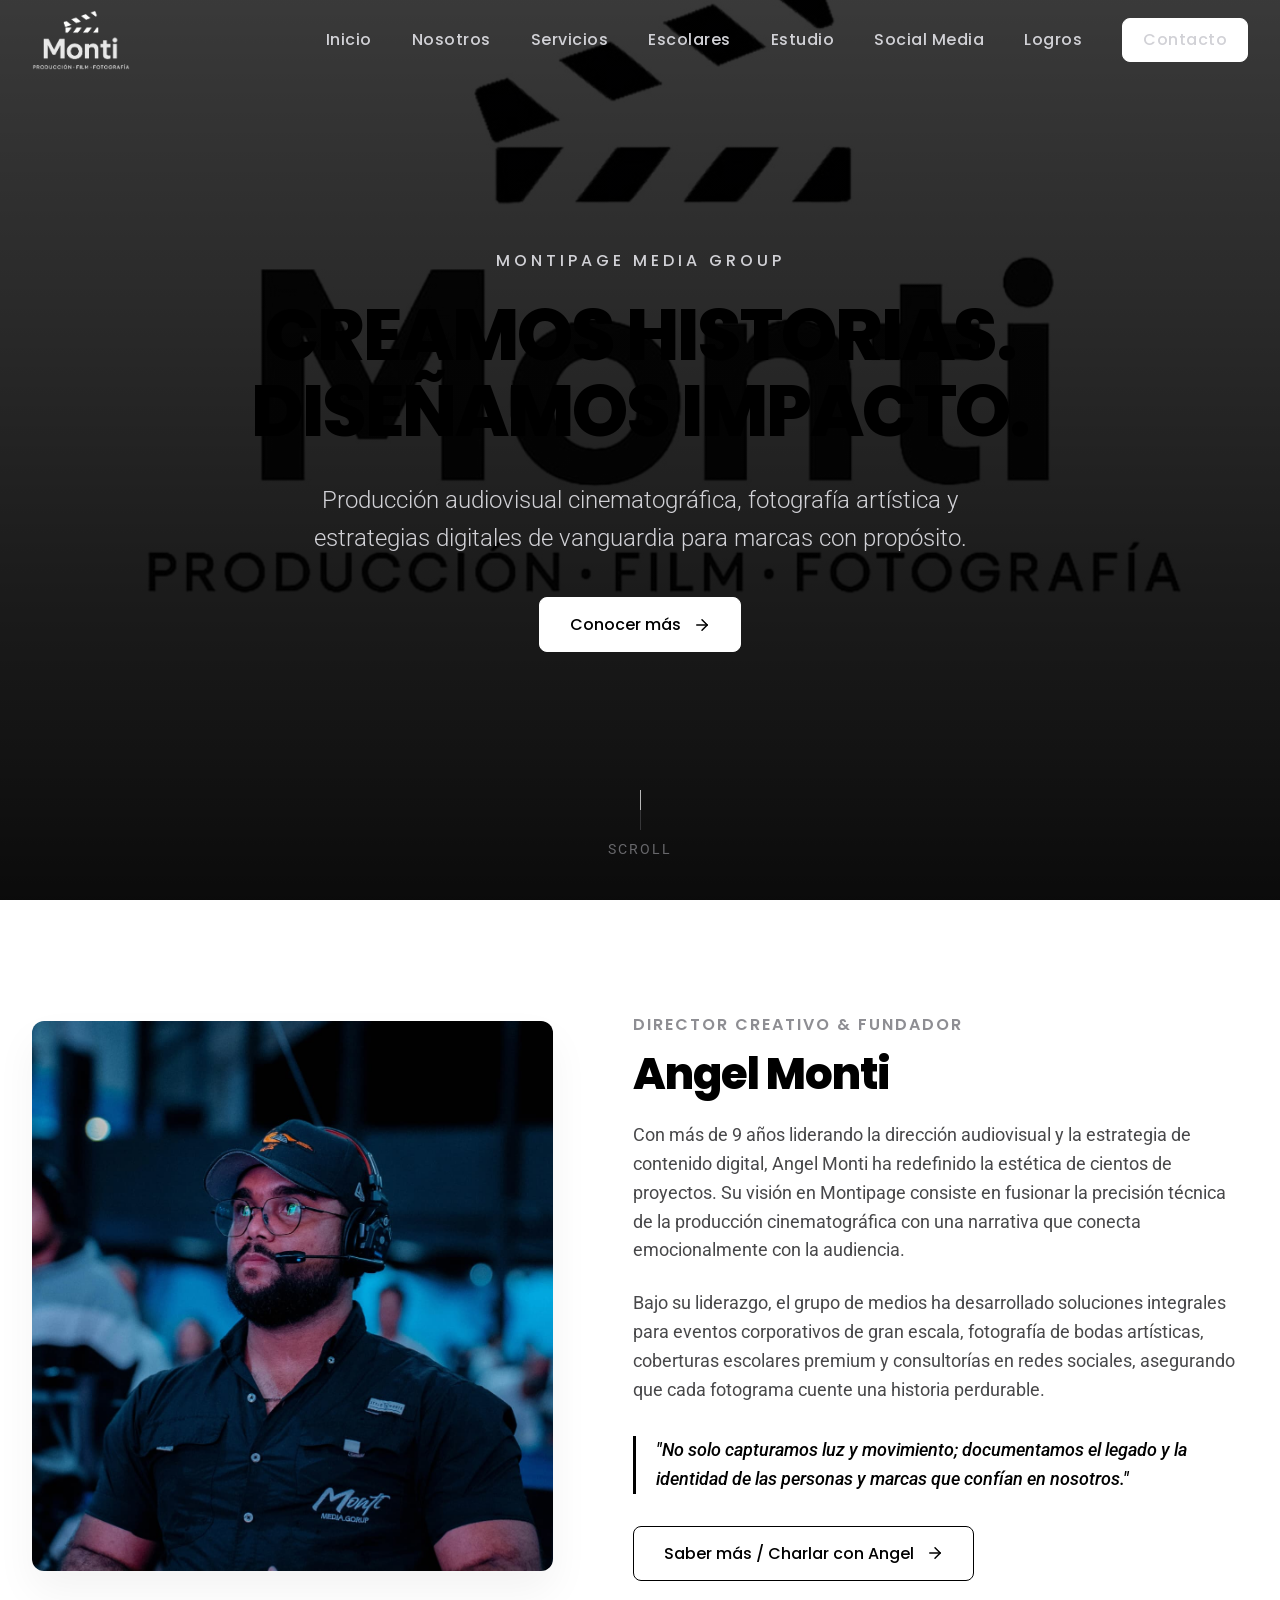
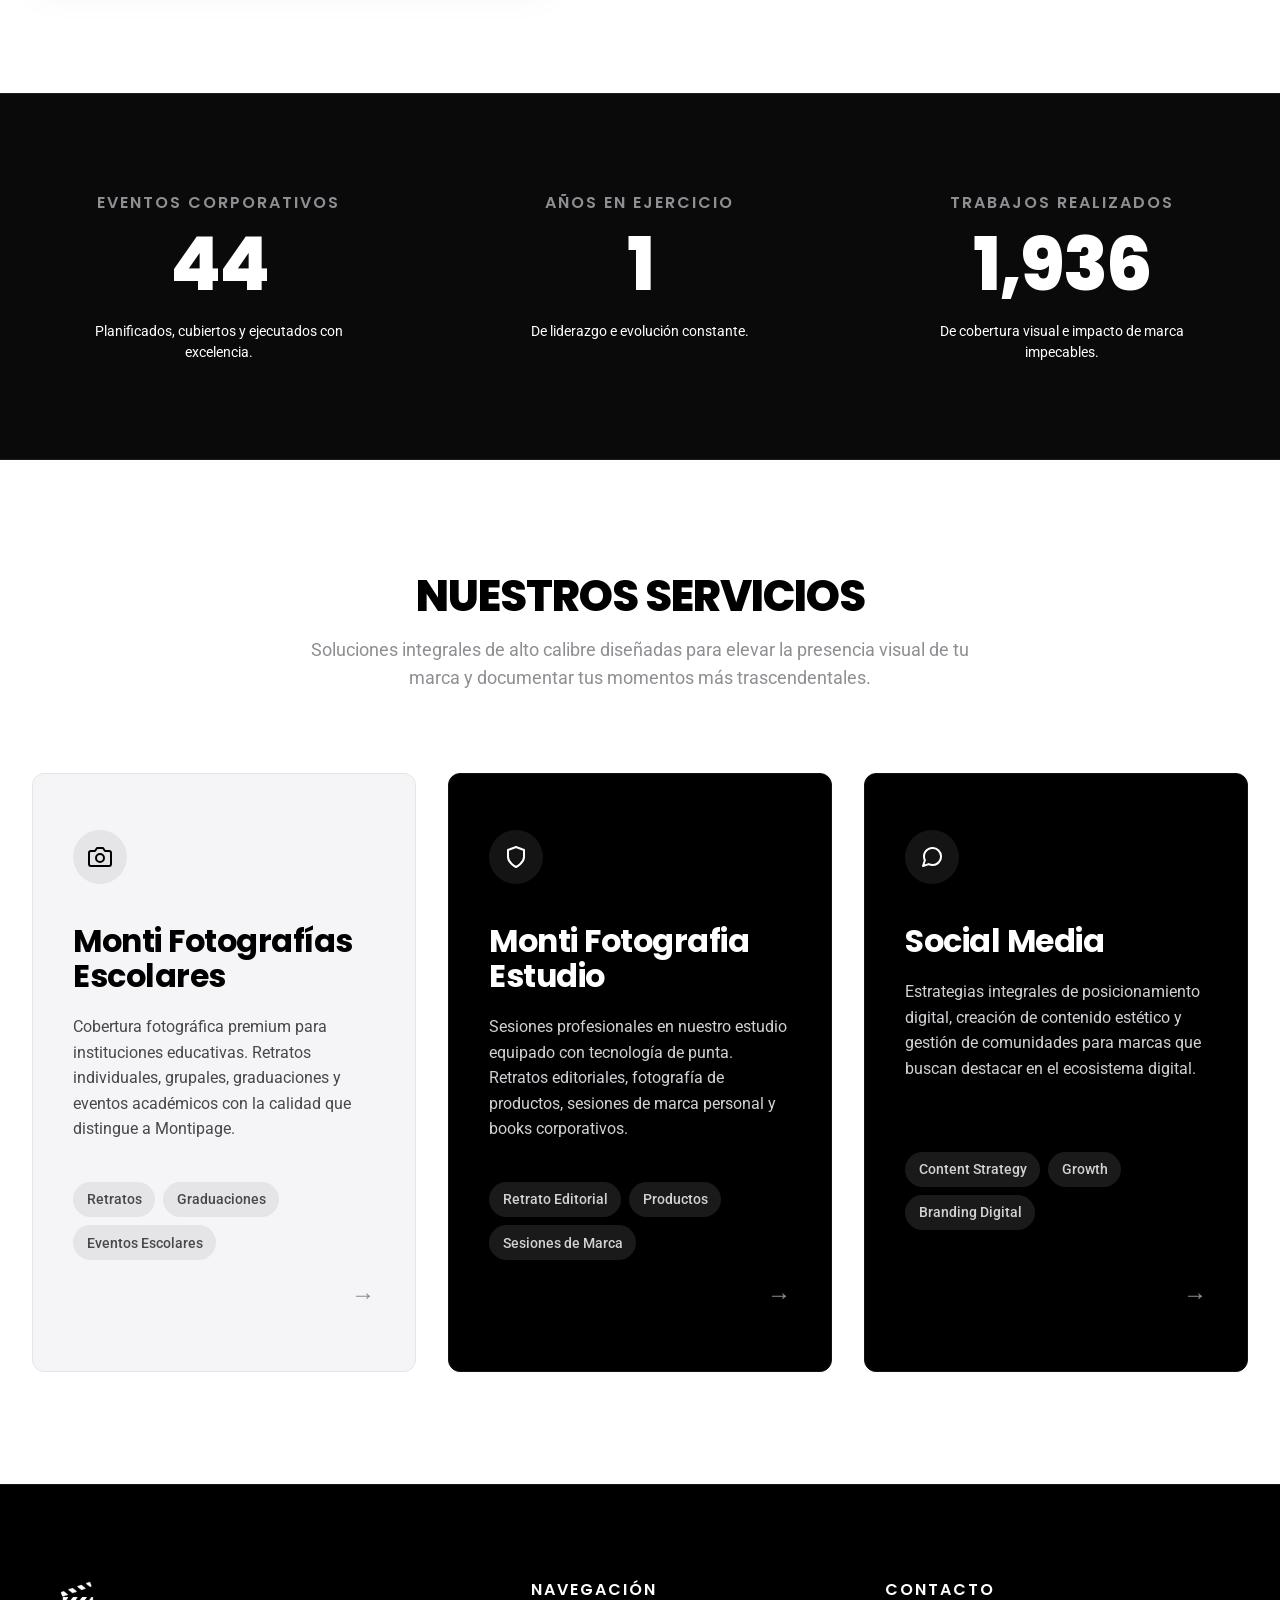
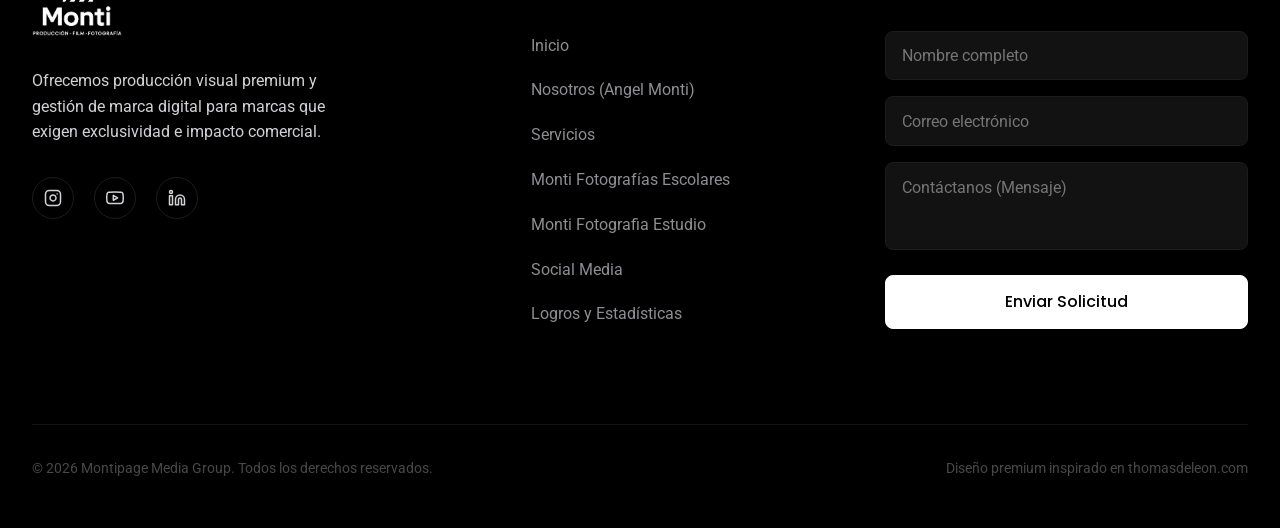
==== commit b203dd59: "fix: usar hero full-screen en escolares, eliminar seccion productora, actualizar navs" ====
--- a/index.html
+++ b/index.html
@@ -43,7 +43,6 @@
         <a href="#services" class="nav-link">Servicios</a>
         <a href="monti-escolares.html" class="nav-link">Escolares</a>
         <a href="monti-estudio.html" class="nav-link">Estudio</a>
-        <a href="monti-productora.html" class="nav-link">Productora</a>
         <a href="monti-social.html" class="nav-link">Social Media</a>
         <a href="#stats" class="nav-link">Logros</a>
         <a href="#contact" class="nav-link btn btn-light" style="padding: 0.5rem 1.25rem;">Contacto</a>
@@ -205,27 +204,6 @@
           </div>
         </a>
 
-        <!-- Service Card 3: Monti Productora Visual -->
-        <a href="monti-productora.html" class="service-card service-card-link reveal delay-200">
-          <div>
-            <div class="service-icon">
-              <svg width="24" height="24" viewBox="0 0 24 24" fill="none" stroke="currentColor" stroke-width="2"
-                stroke-linecap="round" stroke-linejoin="round">
-                <polygon points="23 7 16 12 23 17 23 7"></polygon>
-                <rect x="1" y="5" width="15" height="14" rx="2" ry="2"></rect>
-              </svg>
-            </div>
-            <h3 class="service-title">Monti Productora Visual</h3>
-            <p class="service-desc">Producción audiovisual cinematográfica para marcas y eventos. Spots publicitarios,
-              videos corporativos, documentales y contenido vertical de alto impacto.</p>
-          </div>
-          <div class="service-tags">
-            <span class="service-tag">Spots</span>
-            <span class="service-tag">Corporativos</span>
-            <span class="service-tag">Post-producción</span>
-          </div>
-        </a>
-
         <!-- Service Card 4: Social Media -->
         <a href="monti-social.html" class="service-card service-card-dark service-card-link reveal delay-300">
           <div>
@@ -298,7 +276,6 @@
             <li><a href="#services" class="footer-link">Servicios</a></li>
             <li><a href="monti-escolares.html" class="footer-link">Monti Fotografías Escolares</a></li>
             <li><a href="monti-estudio.html" class="footer-link">Monti Fotografia Estudio</a></li>
-            <li><a href="monti-productora.html" class="footer-link">Monti Productora Visual</a></li>
             <li><a href="monti-social.html" class="footer-link">Social Media</a></li>
             <li><a href="#stats" class="footer-link">Logros y Estadísticas</a></li>
           </ul>
--- a/index.css
+++ b/index.css
@@ -1258,9 +1258,34 @@
 /* ==========================================================================
    PAGE HERO (Small Banner for Independent Service Pages)
    ========================================================================== */
+
+/* Video background inside page hero */
+.page-hero-video-container {
+  position: absolute;
+  top: 0;
+  left: 0;
+  width: 100%;
+  height: 100%;
+  z-index: 1;
+  overflow: hidden;
+}
+
+.page-hero-video-container .page-hero-video {
+  position: absolute;
+  top: 50%;
+  left: 50%;
+  min-width: 100%;
+  min-height: 100%;
+  width: auto;
+  height: auto;
+  transform: translate(-50%, -50%);
+  opacity: 0.5;
+}
+
 .page-hero {
-  height: 50vh;
-  min-height: 380px;
+  height: 55vh;
+  min-height: 420px;
+  max-height: 600px;
   width: 100%;
   position: relative;
   display: flex;
@@ -1320,13 +1345,27 @@
   line-height: 1.6;
 }
 
+@media (max-width: 992px) {
+  .page-hero {
+    height: 45vh;
+    min-height: 360px;
+  }
+}
+
 @media (max-width: 768px) {
   .page-hero {
     height: 40vh;
-    min-height: 300px;
+    min-height: 320px;
   }
 
   .page-hero-title {
     font-size: var(--fs-lg);
   }
+}
+
+@media (max-width: 576px) {
+  .page-hero {
+    height: 50vh;
+    min-height: 280px;
+  }
 }
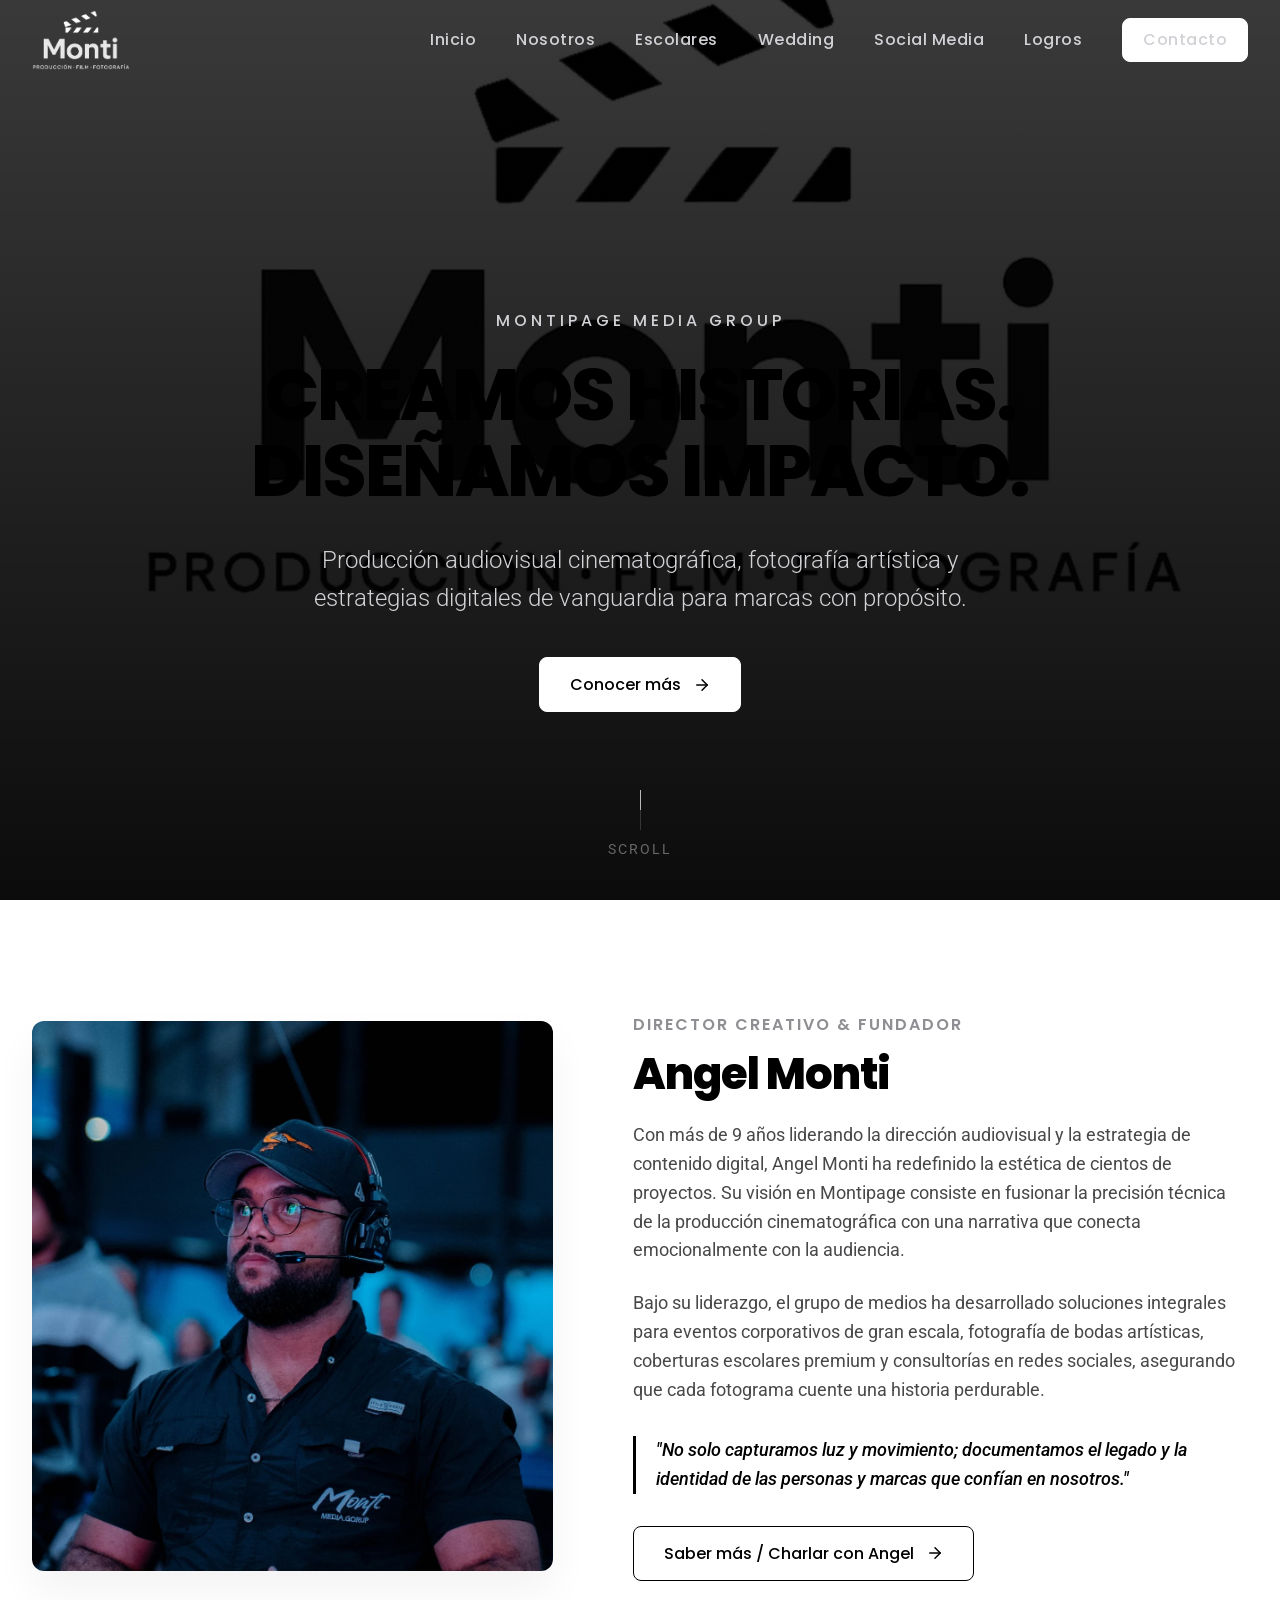
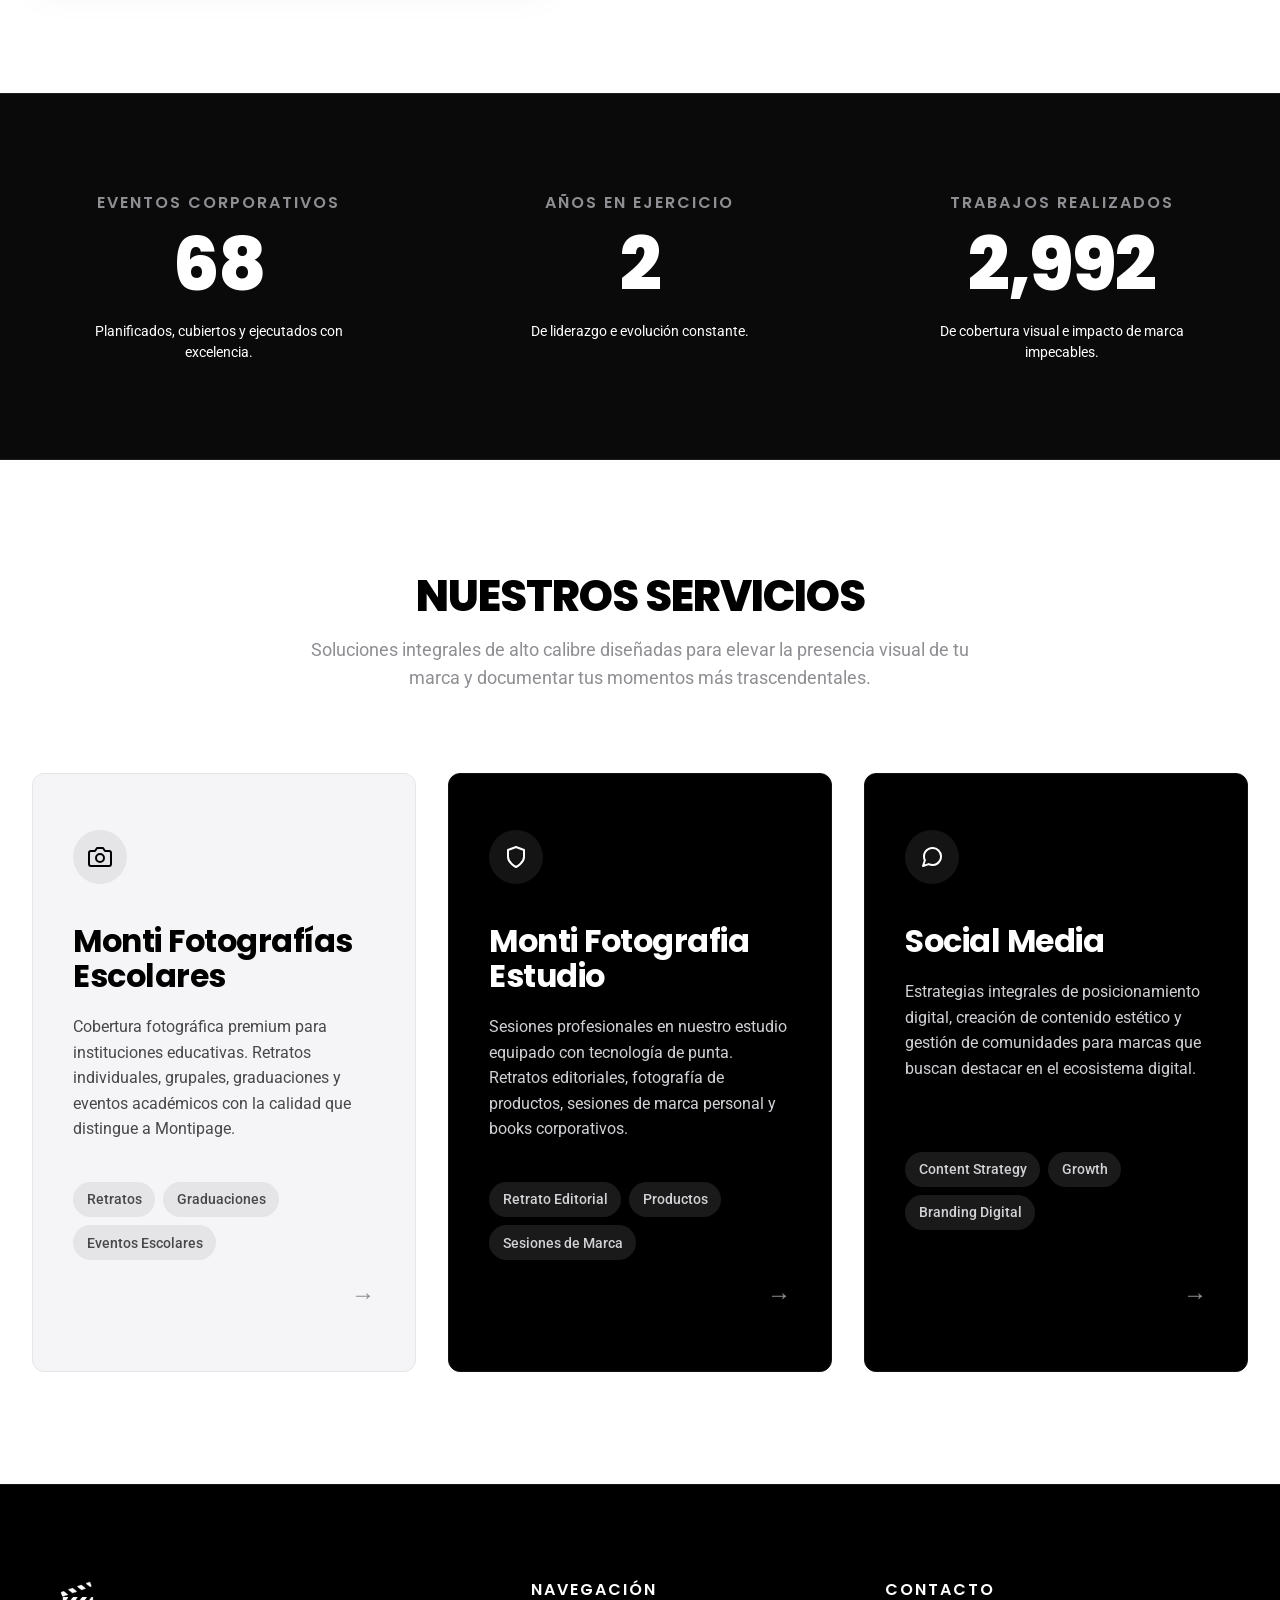
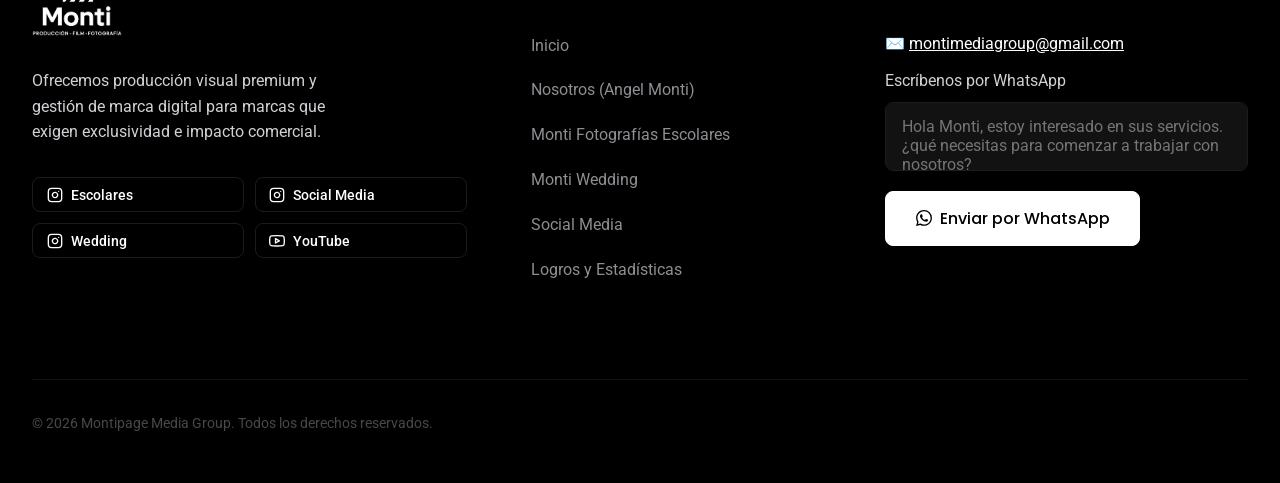
==== commit e8ac1646: "Footer: WhatsApp personalizable + redes sociales por servicio + navbar Wedding" ====
--- a/index.html
+++ b/index.html
@@ -40,9 +40,8 @@
       <nav class="nav-menu" id="nav-menu">
         <a href="#hero" class="nav-link">Inicio</a>
         <a href="#about" class="nav-link">Nosotros</a>
-        <a href="#services" class="nav-link">Servicios</a>
         <a href="monti-escolares.html" class="nav-link">Escolares</a>
-        <a href="monti-estudio.html" class="nav-link">Estudio</a>
+        <a href="monti-estudio.html" class="nav-link">Wedding</a>
         <a href="monti-social.html" class="nav-link">Social Media</a>
         <a href="#stats" class="nav-link">Logros</a>
         <a href="#contact" class="nav-link btn btn-light" style="padding: 0.5rem 1.25rem;">Contacto</a>
@@ -240,30 +239,45 @@
           <p>Ofrecemos producción visual premium y gestión de marca digital para marcas que exigen exclusividad e
             impacto comercial.</p>
           <div class="footer-socials">
-            <a href="https://instagram.com" class="social-icon" aria-label="Instagram">
-              <svg width="18" height="18" viewBox="0 0 24 24" fill="none" stroke="currentColor" stroke-width="2"
+            <a href="https://www.instagram.com/montifotografiaescolares/" class="social-icon"
+              aria-label="Instagram Escolares">
+              <svg width="16" height="16" viewBox="0 0 24 24" fill="none" stroke="currentColor" stroke-width="2"
                 stroke-linecap="round" stroke-linejoin="round">
                 <rect x="2" y="2" width="20" height="20" rx="5" ry="5"></rect>
                 <path d="M16 11.37A4 4 0 1 1 12.63 8 4 4 0 0 1 16 11.37z"></path>
                 <line x1="17.5" y1="6.5" x2="17.51" y2="6.5"></line>
               </svg>
+              <span>Escolares</span>
             </a>
-            <a href="https://youtube.com" class="social-icon" aria-label="YouTube">
-              <svg width="18" height="18" viewBox="0 0 24 24" fill="none" stroke="currentColor" stroke-width="2"
+            <a href="https://www.instagram.com/montiproductoravisual?igsh=Yms5MHN0YmhvdnZw" class="social-icon"
+              aria-label="Instagram Social Media">
+              <svg width="16" height="16" viewBox="0 0 24 24" fill="none" stroke="currentColor" stroke-width="2"
+                stroke-linecap="round" stroke-linejoin="round">
+                <rect x="2" y="2" width="20" height="20" rx="5" ry="5"></rect>
+                <path d="M16 11.37A4 4 0 1 1 12.63 8 4 4 0 0 1 16 11.37z"></path>
+                <line x1="17.5" y1="6.5" x2="17.51" y2="6.5"></line>
+              </svg>
+              <span>Social Media</span>
+            </a>
+            <a href="https://www.instagram.com/montifotografiaestudio_?igsh=dm5peGhteGZwYTlv" class="social-icon"
+              aria-label="Instagram Wedding">
+              <svg width="16" height="16" viewBox="0 0 24 24" fill="none" stroke="currentColor" stroke-width="2"
+                stroke-linecap="round" stroke-linejoin="round">
+                <rect x="2" y="2" width="20" height="20" rx="5" ry="5"></rect>
+                <path d="M16 11.37A4 4 0 1 1 12.63 8 4 4 0 0 1 16 11.37z"></path>
+                <line x1="17.5" y1="6.5" x2="17.51" y2="6.5"></line>
+              </svg>
+              <span>Wedding</span>
+            </a>
+            <a href="https://www.youtube.com/@MontiMediaGroup-i1o" class="social-icon" aria-label="YouTube">
+              <svg width="16" height="16" viewBox="0 0 24 24" fill="none" stroke="currentColor" stroke-width="2"
                 stroke-linecap="round" stroke-linejoin="round">
                 <path
                   d="M22.54 6.42a2.78 2.78 0 0 0-1.95-1.96C18.88 4 12 4 12 4s-6.88 0-8.59.46a2.78 2.78 0 0 0-1.95 1.96A29 29 0 0 0 1 11.75a29 29 0 0 0 .46 5.33A2.78 2.78 0 0 0 3.41 19c1.71.46 8.59.46 8.59.46s6.88 0 8.59-.46a2.78 2.78 0 0 0 1.95-1.96 29 29 0 0 0 .46-5.29 29 29 0 0 0-.46-5.33z">
                 </path>
                 <polygon points="9.75 15.02 15.5 11.75 9.75 8.48 9.75 15.02"></polygon>
               </svg>
-            </a>
-            <a href="https://linkedin.com" class="social-icon" aria-label="LinkedIn">
-              <svg width="18" height="18" viewBox="0 0 24 24" fill="none" stroke="currentColor" stroke-width="2"
-                stroke-linecap="round" stroke-linejoin="round">
-                <path d="M16 8a6 6 0 0 1 6 6v7h-4v-7a2 2 0 0 0-2-2 2 2 0 0 0-2 2v7h-4v-7a6 6 0 0 1 6-6z"></path>
-                <rect x="2" y="9" width="4" height="12"></rect>
-                <circle cx="4" cy="4" r="2"></circle>
-              </svg>
+              <span>YouTube</span>
             </a>
           </div>
         </div>
@@ -273,9 +287,8 @@
           <ul class="footer-links">
             <li><a href="#hero" class="footer-link">Inicio</a></li>
             <li><a href="#about" class="footer-link">Nosotros (Angel Monti)</a></li>
-            <li><a href="#services" class="footer-link">Servicios</a></li>
             <li><a href="monti-escolares.html" class="footer-link">Monti Fotografías Escolares</a></li>
-            <li><a href="monti-estudio.html" class="footer-link">Monti Fotografia Estudio</a></li>
+            <li><a href="monti-estudio.html" class="footer-link">Monti Wedding</a></li>
             <li><a href="monti-social.html" class="footer-link">Social Media</a></li>
             <li><a href="#stats" class="footer-link">Logros y Estadísticas</a></li>
           </ul>
@@ -283,26 +296,33 @@
 
         <div class="footer-contact reveal delay-200">
           <h3 class="footer-title">Contacto</h3>
-          <form class="footer-contact-form" id="contactForm"
-            onsubmit="event.preventDefault(); alert('¡Gracias por contactar con Montipage! Te responderemos muy pronto.');">
-            <div class="form-group">
-              <input type="text" class="form-control" placeholder="Nombre completo" required id="contact-name">
-            </div>
-            <div class="form-group">
-              <input type="email" class="form-control" placeholder="Correo electrónico" required id="contact-email">
-            </div>
-            <div class="form-group">
-              <textarea class="form-control" rows="3" placeholder="Contáctanos (Mensaje)" required id="contact-message"
-                style="resize: none;"></textarea>
-            </div>
-            <button type="submit" class="btn footer-btn" id="contact-submit">Enviar Solicitud</button>
-          </form>
+
+          <p style="margin-bottom: 0.75rem; color: var(--color-gray-300); font-size: var(--fs-sm);">
+            ✉️ <a href="mailto:montimediagroup@gmail.com"
+              style="color: var(--color-light); text-decoration: underline;">montimediagroup@gmail.com</a>
+          </p>
+
+          <p style="font-size: var(--fs-sm); margin-bottom: 0.5rem; color: var(--color-gray-300);">
+            Escríbenos por WhatsApp
+          </p>
+          <div class="form-group" style="margin-bottom: 0.75rem;">
+            <textarea id="footer-wp-message" class="form-control" rows="2"
+              placeholder="Hola Monti, estoy interesado en sus servicios. ¿qué necesitas para comenzar a trabajar con nosotros?"
+              style="resize: none; font-size: var(--fs-sm);"></textarea>
+          </div>
+          <button id="footer-wp-btn" class="btn footer-btn"
+            style="display: flex; align-items: center; justify-content: center; gap: 0.5rem;">
+            <svg width="16" height="16" viewBox="0 0 24 24" fill="currentColor">
+              <path
+                d="M17.472 14.382c-.297-.149-1.758-.867-2.03-.967-.273-.099-.471-.148-.67.15-.197.297-.767.966-.94 1.164-.173.199-.347.223-.644.075-.297-.15-1.255-.463-2.39-1.475-.883-.788-1.48-1.761-1.653-2.059-.173-.297-.018-.458.13-.606.134-.133.298-.347.446-.52.149-.174.198-.298.298-.497.099-.198.05-.371-.025-.52-.075-.149-.669-1.612-.916-2.207-.242-.579-.487-.5-.669-.51-.173-.008-.371-.01-.57-.01-.198 0-.52.074-.792.372-.272.297-1.04 1.016-1.04 2.479 0 1.462 1.065 2.875 1.213 3.074.149.198 2.096 3.2 5.077 4.487.709.306 1.262.489 1.694.625.712.227 1.36.195 1.871.118.571-.085 1.758-.719 2.006-1.413.248-.694.248-1.289.173-1.413-.074-.124-.272-.198-.57-.347m-5.421 7.403h-.004a9.87 9.87 0 01-5.031-1.378l-.361-.214-3.741.982.998-3.648-.235-.374a9.86 9.86 0 01-1.51-5.26c.001-5.45 4.436-9.884 9.888-9.884 2.64 0 5.122 1.03 6.988 2.898a9.825 9.825 0 012.893 6.994c-.003 5.45-4.437 9.884-9.885 9.884m8.413-18.297A11.815 11.815 0 0012.05 0C5.495 0 .16 5.335.157 11.892c0 2.096.547 4.142 1.588 5.945L.057 24l6.305-1.654a11.882 11.882 0 005.683 1.448h.005c6.554 0 11.89-5.335 11.893-11.893a11.821 11.821 0 00-3.48-8.413z" />
+            </svg>
+            Enviar por WhatsApp
+          </button>
         </div>
       </div>
 
       <div class="footer-bottom">
         <p>&copy; 2026 Montipage Media Group. Todos los derechos reservados.</p>
-        <p>Diseño premium inspirado en thomasdeleon.com</p>
       </div>
     </div>
   </footer>
--- a/index.css
+++ b/index.css
@@ -388,6 +388,37 @@
   background-color: var(--color-black);
 }
 
+/* Hero compacto para páginas de servicio - 70vh para que el video se vea
+   sin cortar cabezas y dando sensación de continuidad hacia abajo */
+.hero.hero-sm {
+  height: 80vh;
+  min-height: 620px;
+  display: flex;
+  flex-direction: column;
+  align-items: center;
+  justify-content: flex-start;
+  padding-top: calc(var(--header-height) + 2.5rem);
+  box-sizing: border-box;
+}
+
+.hero.hero-sm .hero-content {
+  margin-top: 0;
+  padding-top: 0;
+}
+
+.hero.hero-sm .hero-video-container video {
+  object-position: center 30%;
+}
+
+@media (max-width: 768px) {
+  .hero.hero-sm {
+    height: auto;
+    min-height: 520px;
+    padding-top: calc(var(--header-height) + 3rem);
+    padding-bottom: 3rem;
+  }
+}
+
 .hero-video-container {
   position: absolute;
   top: 0;
@@ -422,6 +453,7 @@
   color: var(--color-light);
   max-width: 1000px;
   padding: 0 1.5rem;
+  margin-top: calc(var(--header-height) + 2.5rem);
 }
 
 .hero-tagline {
@@ -917,27 +949,37 @@
 }
 
 .footer-socials {
-  display: flex;
-  gap: 1.25rem;
+  display: grid;
+  grid-template-columns: 1fr 1fr;
+  gap: 0.65rem;
 }
 
 .social-icon {
-  width: 42px;
-  height: 42px;
-  border-radius: 50%;
+  display: flex;
+  align-items: center;
+  gap: 0.5rem;
+  padding: 0.55rem 0.85rem;
+  border-radius: var(--border-radius-sm);
   border: 1px solid var(--color-gray-800);
-  display: flex;
-  align-items: center;
-  justify-content: center;
-  color: var(--color-gray-300);
+  color: var(--color-light);
+  font-size: var(--fs-xs);
+  font-family: var(--font-body);
+  font-weight: 500;
+  white-space: nowrap;
   transition: var(--transition-smooth);
+  text-decoration: none;
+  line-height: 1;
+}
+
+.social-icon svg {
+  flex-shrink: 0;
 }
 
 .social-icon:hover {
   background-color: var(--color-light);
   color: var(--color-black);
   border-color: var(--color-light);
-  transform: translateY(-3px);
+  transform: translateY(-2px);
 }
 
 .footer-title {
@@ -1368,4 +1410,273 @@
     height: 50vh;
     min-height: 280px;
   }
+}
+
+/* ==========================================================================
+   PLANS / PRICING CARDS (Escolares page)
+   ========================================================================== */
+
+.planes-grid {
+  display: grid;
+  grid-template-columns: 1fr 1fr 1fr;
+  gap: 1.5rem;
+  align-items: start;
+  max-width: 1200px;
+  margin: 0 auto;
+}
+
+.plan-card {
+  background-color: var(--color-light);
+  border: 1px solid var(--color-gray-300);
+  border-radius: var(--border-radius);
+  padding: 2.5rem 1.75rem;
+  position: relative;
+  display: flex;
+  flex-direction: column;
+  transition: var(--transition-smooth);
+}
+
+.plan-card:hover {
+  transform: translateY(-6px);
+  border-color: var(--color-gray-500);
+  box-shadow: 0 20px 40px rgba(0, 0, 0, 0.06);
+}
+
+.plan-card-featured {
+  border-color: var(--color-black);
+  border-width: 2px;
+  background-color: var(--color-light);
+}
+
+.plan-badge {
+  position: absolute;
+  top: -12px;
+  left: 50%;
+  transform: translateX(-50%);
+  background-color: var(--color-light);
+  color: var(--color-black);
+  font-family: var(--font-heading);
+  font-size: var(--fs-xs);
+  font-weight: 700;
+  padding: 0.3rem 1.2rem;
+  border-radius: 50px;
+  letter-spacing: 1px;
+  text-transform: uppercase;
+  white-space: nowrap;
+}
+
+.plan-name {
+  font-family: var(--font-heading);
+  font-size: var(--fs-lg);
+  font-weight: 700;
+  color: var(--color-black);
+  margin-bottom: 1.5rem;
+  margin-top: 0.5rem;
+  text-align: center;
+}
+
+.plan-price {
+  text-align: center;
+  margin-bottom: 0.25rem;
+  color: var(--color-black);
+}
+
+.plan-currency {
+  font-size: var(--fs-md);
+  font-weight: 500;
+  vertical-align: super;
+}
+
+.plan-amount {
+  font-size: var(--fs-xl);
+  font-weight: 800;
+  letter-spacing: -2px;
+  line-height: 1;
+}
+
+.plan-period {
+  font-size: var(--fs-sm);
+  color: var(--color-gray-700);
+  font-weight: 400;
+}
+
+.plan-tax {
+  text-align: center;
+  font-size: var(--fs-xs);
+  color: var(--color-gray-700);
+  margin-bottom: 1.5rem;
+}
+
+.plan-features {
+  list-style: none;
+  padding: 0;
+  margin: 0 0 1.5rem;
+  display: flex;
+  flex-direction: column;
+  gap: 0.7rem;
+  flex: 1;
+}
+
+.plan-features li {
+  display: flex;
+  align-items: flex-start;
+  gap: 0.6rem;
+  font-size: var(--fs-sm);
+  color: var(--color-black);
+  line-height: 1.5;
+}
+
+.plan-features li::before {
+  content: '';
+  flex-shrink: 0;
+  width: 18px;
+  height: 18px;
+  margin-top: 3px;
+  background-color: var(--color-black);
+  mask: url("data:image/svg+xml,%3Csvg xmlns='http://www.w3.org/2000/svg' viewBox='0 0 24 24' fill='none' stroke='currentColor' stroke-width='3' stroke-linecap='round' stroke-linejoin='round'%3E%3Cpolyline points='20 6 9 17 4 12'%3E%3C/polyline%3E%3C/svg%3E") no-repeat center;
+  mask-size: contain;
+  -webkit-mask: url("data:image/svg+xml,%3Csvg xmlns='http://www.w3.org/2000/svg' viewBox='0 0 24 24' fill='none' stroke='currentColor' stroke-width='3' stroke-linecap='round' stroke-linejoin='round'%3E%3Cpolyline points='20 6 9 17 4 12'%3E%3C/polyline%3E%3C/svg%3E") no-repeat center;
+  -webkit-mask-size: contain;
+}
+
+.plan-bonus {
+  background-color: var(--color-gray-100);
+  border: 1px solid var(--color-gray-200);
+  border-radius: var(--border-radius-sm);
+  padding: 0.85rem;
+  margin-bottom: 1.25rem;
+  font-size: var(--fs-xs);
+  color: var(--color-gray-700);
+  line-height: 1.6;
+}
+
+.plan-bonus strong {
+  color: var(--color-black);
+  display: block;
+  margin-bottom: 0.25rem;
+}
+
+.plan-bonus-note {
+  border-color: var(--color-gray-300);
+  font-style: italic;
+}
+
+.plan-delivery {
+  background-color: var(--color-gray-100);
+  border: 1px dashed var(--color-gray-300);
+  border-radius: var(--border-radius-sm);
+  padding: 0.7rem 1rem;
+  text-align: center;
+  font-size: var(--fs-xs);
+  color: var(--color-gray-700);
+  margin-bottom: 1.5rem;
+}
+
+.plan-delivery strong {
+  color: var(--color-black);
+}
+
+.plan-cta {
+  text-align: center;
+  display: flex;
+  align-items: center;
+  justify-content: center;
+  width: 100%;
+  gap: 0.5rem;
+}
+
+/* Responsive: 3 cols -> 1 col */
+@media (max-width: 1024px) {
+  .planes-grid {
+    grid-template-columns: 1fr;
+    max-width: 550px;
+  }
+}
+
+@media (max-width: 768px) {
+  .plan-card {
+    padding: 2rem 1.25rem;
+  }
+}
+
+/* ==========================================================================
+   LOGOS CAROUSEL (Escolares page)
+   ========================================================================== */
+
+.section-logos {
+  background-color: var(--color-offwhite);
+  padding: 5rem 0;
+  overflow: hidden;
+}
+
+.logos-track-wrapper {
+  width: 100%;
+  overflow: hidden;
+  margin-top: 2.5rem;
+}
+
+.logos-track {
+  display: flex;
+  gap: 3rem;
+  align-items: center;
+  animation: logosScroll 30s linear infinite;
+  width: max-content;
+}
+
+.logos-track:hover {
+  animation-play-state: paused;
+}
+
+.logo-item {
+  flex-shrink: 0;
+  height: 80px;
+  display: flex;
+  align-items: center;
+  justify-content: center;
+  padding: 0 0.5rem;
+}
+
+.logo-item img {
+  height: 100%;
+  width: auto;
+  object-fit: contain;
+  filter: grayscale(100%) opacity(0.6);
+  transition: var(--transition-smooth);
+  max-width: 180px;
+}
+
+.logo-item:hover img {
+  filter: grayscale(0%) opacity(1);
+}
+
+@keyframes logosScroll {
+  0% {
+    transform: translateX(0);
+  }
+
+  100% {
+    transform: translateX(-50%);
+  }
+}
+
+@media (max-width: 768px) {
+  .section-logos {
+    padding: 3rem 0;
+  }
+
+  .section-logos .section-header h2 {
+    font-size: clamp(1.1rem, 0.8rem + 1.5vw, 1.5rem);
+  }
+
+  .logos-track {
+    gap: 2rem;
+  }
+
+  .logo-item {
+    height: 60px;
+  }
+
+  .logo-item img {
+    max-width: 140px;
+  }
 }
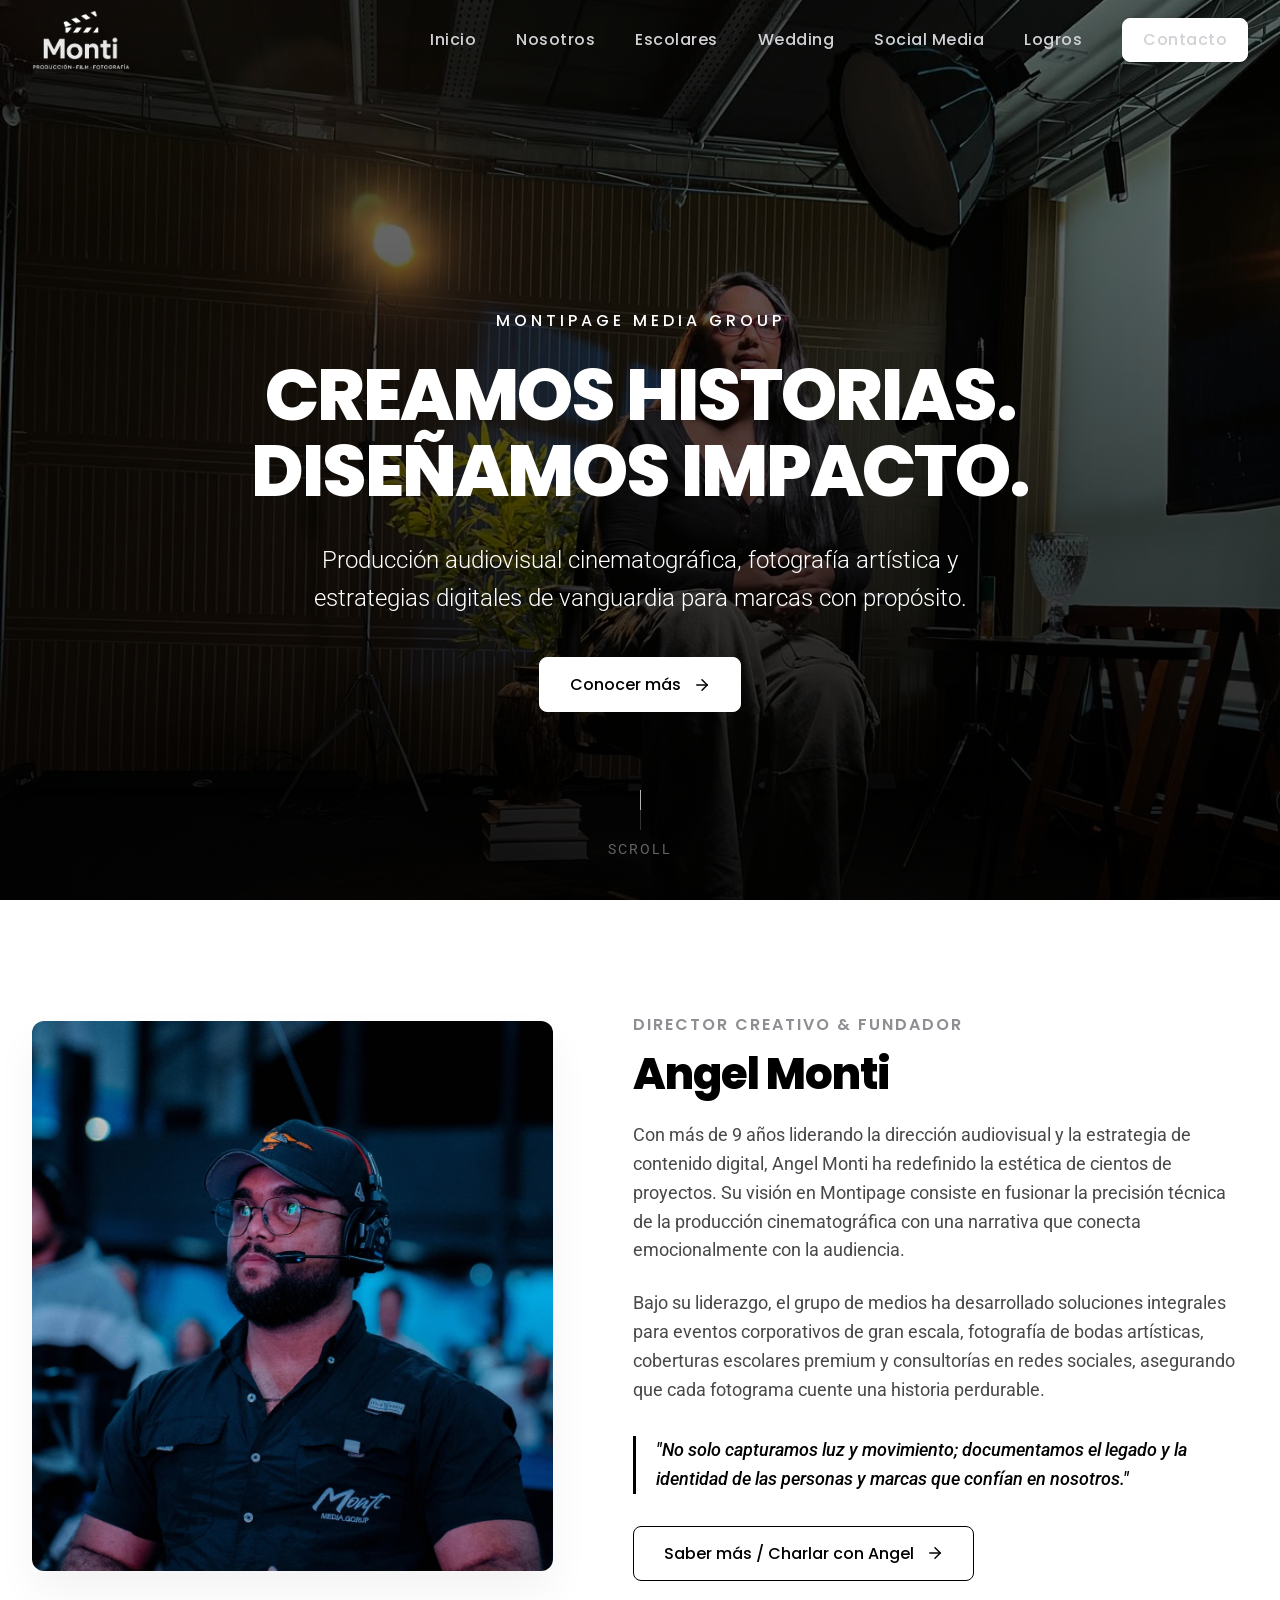
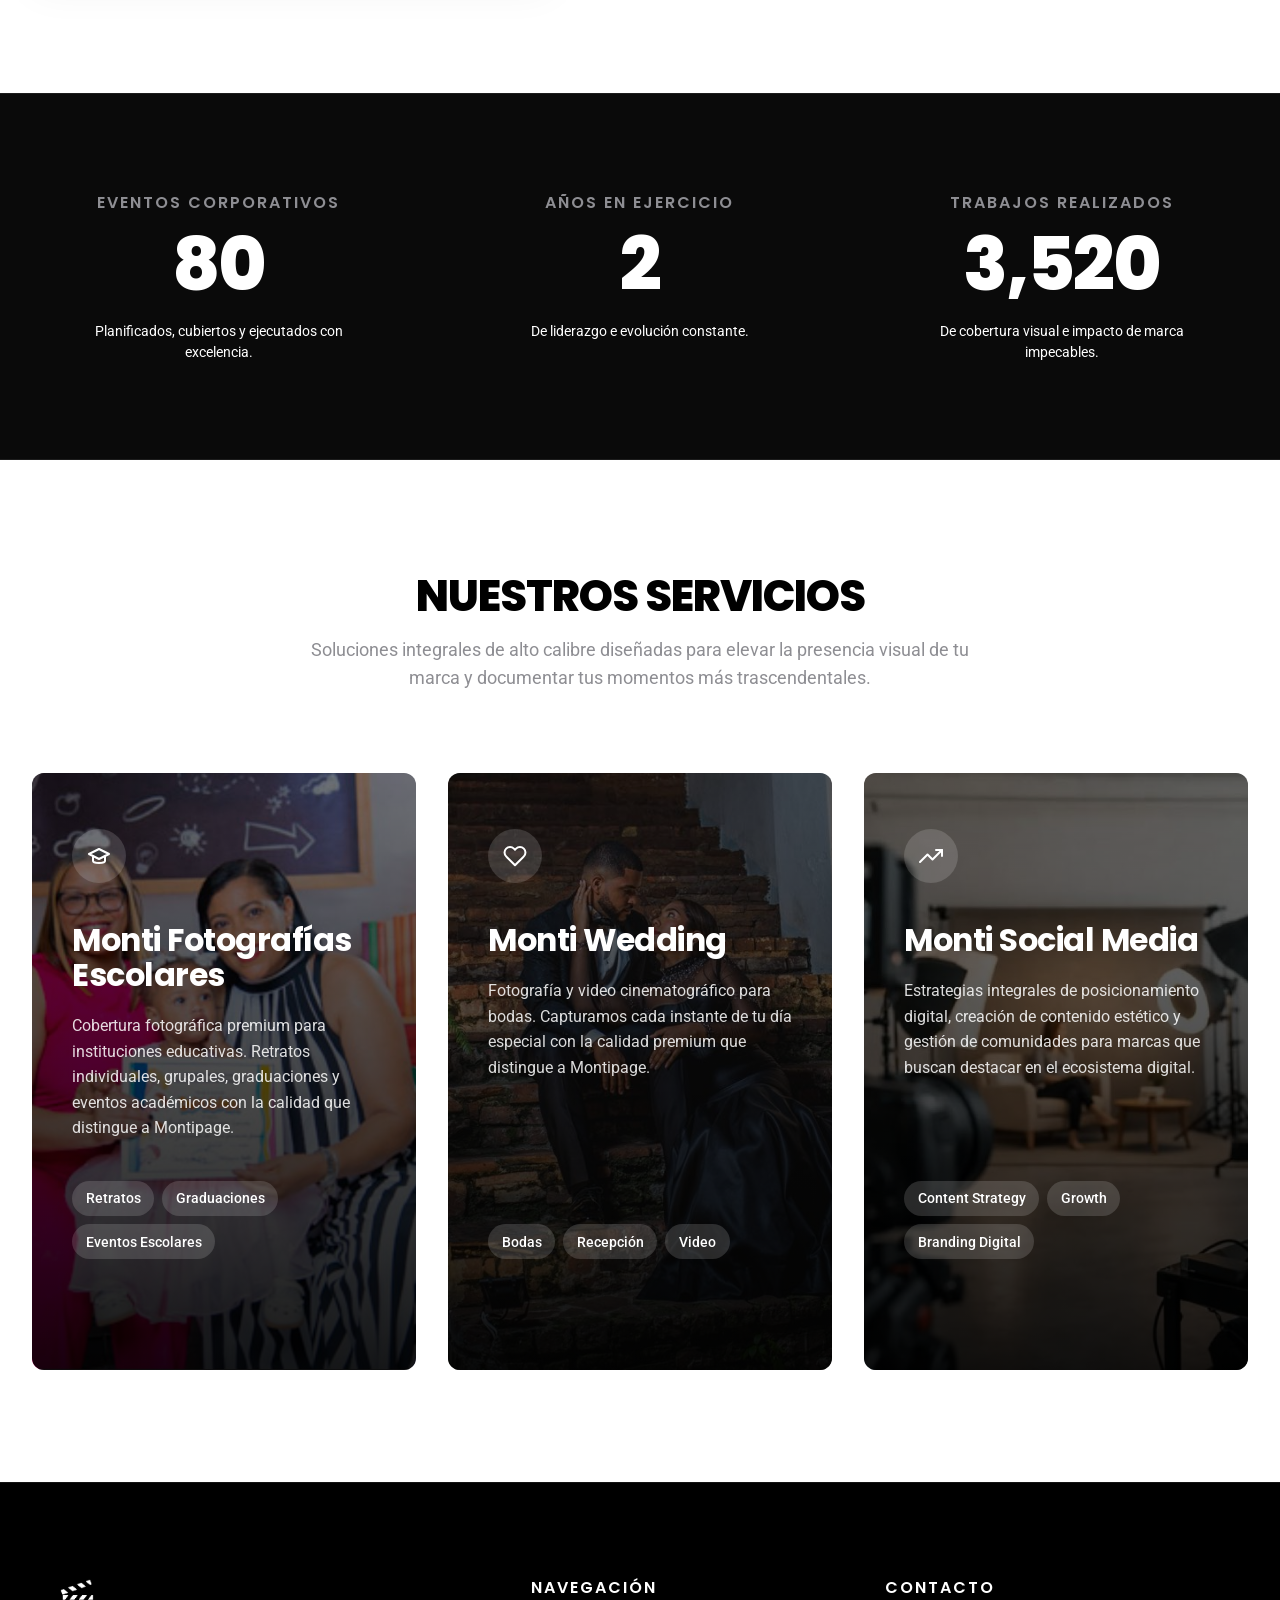
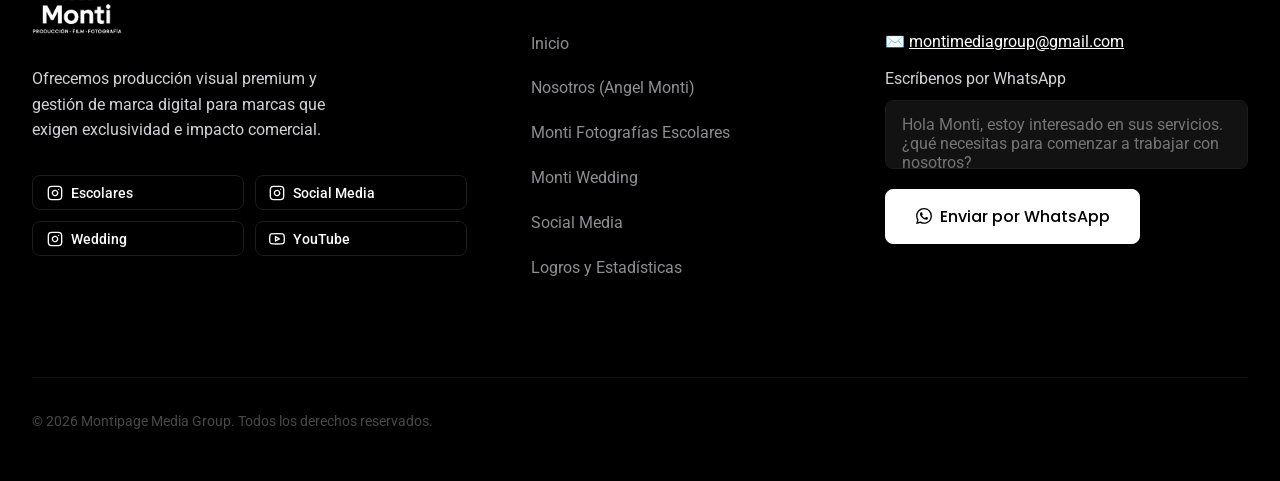
==== commit 6e56a5cc: "Actualización sección servicios: tarjetas con imágenes de fondo, overlay, lazy loading, hero instant" ====
--- a/index.html
+++ b/index.html
@@ -14,6 +14,9 @@
     content="Especialistas en producción audiovisual, fotografía profesional y estrategias avanzadas de social media bajo la dirección creativa de Angel Monti.">
   <meta property="og:type" content="website">
   <meta property="og:url" content="https://montipage.com">
+
+  <!-- Preload first hero image for faster initial load -->
+  <link rel="preload" href="img/hero/1455b92ea884a9c6dcfdd82955e2578d.jpg" as="image">
 
   <!-- CSS Link -->
   <link rel="stylesheet" href="index.css">
@@ -50,14 +53,30 @@
   </header>
 
   <!-- ==========================================
-       HERO SECTION (Cinematic Video Background)
-       ========================================== -->
-  <section class="hero" id="hero">
-    <div class="hero-video-container">
-      <video autoplay muted loop playsinline poster="monti.jpeg">
-        <source src="https://videos.pexels.com/video-files/853888/853888-hd_1920_1080_30fps.mp4" type="video/mp4">
-      </video>
-    </div>
+       HERO SECTION (Photo Carousel Background)
+       ========================================== -->
+  <!-- Imagen 1 como fondo estático del hero (visible al instante, como escolares) -->
+  <section class="hero" id="hero"
+    style="background-image:url('img/hero/1455b92ea884a9c6dcfdd82955e2578d.jpg'); background-size:cover; background-position:center 30%;">
+
+    <!-- Carrusel: imágenes 2-16 se desvanecen sobre el fondo estático -->
+    <div class="hero-carousel-bg" data-src="img/hero/5983f1442f086c32ec95da35b7cead0c.jpg"
+      style="background-image:url('img/hero/5983f1442f086c32ec95da35b7cead0c.jpg')"></div>
+    <div class="hero-carousel-bg" data-src="img/hero/GI9C3144.jpg"></div>
+    <div class="hero-carousel-bg" data-src="img/hero/GI9C3145.jpg"></div>
+    <div class="hero-carousel-bg" data-src="img/hero/GI9C3869.jpg"></div>
+    <div class="hero-carousel-bg" data-src="img/hero/WhatsApp%20Image%202026-07-18%20at%2011.08.11%20AM-2.jpeg"></div>
+    <div class="hero-carousel-bg" data-src="img/hero/WhatsApp%20Image%202026-07-18%20at%2011.08.19%20AM.jpeg"></div>
+    <div class="hero-carousel-bg" data-src="img/hero/WhatsApp%20Image%202026-07-18%20at%2011.08.20%20AM.jpeg"></div>
+    <div class="hero-carousel-bg" data-src="img/hero/WhatsApp%20Image%202026-07-18%20at%2011.08.21%20AM.jpeg"></div>
+    <div class="hero-carousel-bg" data-src="img/hero/WhatsApp%20Image%202026-07-18%20at%2011.08.40%20AM.jpeg"></div>
+    <div class="hero-carousel-bg" data-src="img/hero/WhatsApp%20Image%202026-07-18%20at%2011.08.54%20AM-2.jpeg"></div>
+    <div class="hero-carousel-bg" data-src="img/hero/WhatsApp%20Image%202026-07-18%20at%2011.08.54%20AM-3.jpeg"></div>
+    <div class="hero-carousel-bg" data-src="img/hero/WhatsApp%20Image%202026-07-18%20at%2011.08.54%20AM.jpeg"></div>
+    <div class="hero-carousel-bg" data-src="img/hero/WhatsApp%20Image%202026-07-18%20at%2011.08.55%20AM.jpeg"></div>
+    <div class="hero-carousel-bg" data-src="img/hero/WhatsApp%20Image%202026-07-18%20at%2011.08.56%20AM-2.jpeg"></div>
+    <div class="hero-carousel-bg" data-src="img/hero/WhatsApp%20Image%202026-07-18%20at%2011.08.56%20AM.jpeg"></div>
+
     <div class="hero-overlay"></div>
 
     <div class="hero-content">
@@ -163,65 +182,80 @@
 
       <div class="services-grid">
         <!-- Service Card 1: Monti Fotografías Escolares -->
-        <a href="monti-escolares.html" class="service-card service-card-link reveal">
-          <div>
-            <div class="service-icon">
-              <svg width="24" height="24" viewBox="0 0 24 24" fill="none" stroke="currentColor" stroke-width="2"
-                stroke-linecap="round" stroke-linejoin="round">
-                <path d="M23 19a2 2 0 0 1-2 2H3a2 2 0 0 1-2-2V8a2 2 0 0 1 2-2h4l2-3h6l2 3h4a2 2 0 0 1 2 2z"></path>
-                <circle cx="12" cy="13" r="4"></circle>
-              </svg>
-            </div>
-            <h3 class="service-title">Monti Fotografías Escolares</h3>
-            <p class="service-desc">Cobertura fotográfica premium para instituciones educativas. Retratos individuales,
-              grupales, graduaciones y eventos académicos con la calidad que distingue a Montipage.</p>
-          </div>
-          <div class="service-tags">
-            <span class="service-tag">Retratos</span>
-            <span class="service-tag">Graduaciones</span>
-            <span class="service-tag">Eventos Escolares</span>
+        <a href="monti-escolares.html"
+          class="service-card service-card-image service-card-escolar service-card-link reveal">
+          <div class="service-card-overlay"></div>
+          <div class="service-card-content">
+            <div>
+              <div class="service-icon">
+                <svg width="24" height="24" viewBox="0 0 24 24" fill="none" stroke="currentColor" stroke-width="2"
+                  stroke-linecap="round" stroke-linejoin="round">
+                  <path d="M22 10l-10-5L2 10l10 5 10-5z"></path>
+                  <path d="M6 12v5c0 1.1 2.7 2 6 2s6-.9 6-2v-5"></path>
+                </svg>
+              </div>
+              <h3 class="service-title">Monti Fotografías Escolares</h3>
+              <p class="service-desc">Cobertura fotográfica premium para instituciones educativas. Retratos
+                individuales,
+                grupales, graduaciones y eventos académicos con la calidad que distingue a Montipage.</p>
+            </div>
+            <div class="service-tags">
+              <span class="service-tag">Retratos</span>
+              <span class="service-tag">Graduaciones</span>
+              <span class="service-tag">Eventos Escolares</span>
+            </div>
           </div>
         </a>
 
-        <!-- Service Card 2: Monti Fotografia Estudio -->
-        <a href="monti-estudio.html" class="service-card service-card-dark service-card-link reveal delay-100">
-          <div>
-            <div class="service-icon">
-              <svg width="24" height="24" viewBox="0 0 24 24" fill="none" stroke="currentColor" stroke-width="2"
-                stroke-linecap="round" stroke-linejoin="round">
-                <path d="M12 22s8-4 8-10V5l-8-3-8 3v7c0 6 8 10 8 10z"></path>
-              </svg>
-            </div>
-            <h3 class="service-title">Monti Fotografia Estudio</h3>
-            <p class="service-desc">Sesiones profesionales en nuestro estudio equipado con tecnología de punta. Retratos
-              editoriales, fotografía de productos, sesiones de marca personal y books corporativos.</p>
-          </div>
-          <div class="service-tags">
-            <span class="service-tag">Retrato Editorial</span>
-            <span class="service-tag">Productos</span>
-            <span class="service-tag">Sesiones de Marca</span>
+        <!-- Service Card 2: Monti Wedding -->
+        <a href="monti-estudio.html"
+          class="service-card service-card-image service-card-wedding service-card-link reveal delay-100">
+          <div class="service-card-overlay"></div>
+          <div class="service-card-content">
+            <div>
+              <div class="service-icon">
+                <svg width="24" height="24" viewBox="0 0 24 24" fill="none" stroke="currentColor" stroke-width="2"
+                  stroke-linecap="round" stroke-linejoin="round">
+                  <path
+                    d="M20.84 4.61a5.5 5.5 0 0 0-7.78 0L12 5.67l-1.06-1.06a5.5 5.5 0 0 0-7.78 7.78l1.06 1.06L12 21.23l7.78-7.78 1.06-1.06a5.5 5.5 0 0 0 0-7.78z">
+                  </path>
+                </svg>
+              </div>
+              <h3 class="service-title">Monti Wedding</h3>
+              <p class="service-desc">Fotografía y video cinematográfico para bodas. Capturamos cada instante de tu día
+                especial con la calidad premium que distingue a Montipage.</p>
+            </div>
+            <div class="service-tags">
+              <span class="service-tag">Bodas</span>
+              <span class="service-tag">Recepción</span>
+              <span class="service-tag">Video</span>
+            </div>
           </div>
         </a>
 
-        <!-- Service Card 4: Social Media -->
-        <a href="monti-social.html" class="service-card service-card-dark service-card-link reveal delay-300">
-          <div>
-            <div class="service-icon">
-              <svg width="24" height="24" viewBox="0 0 24 24" fill="none" stroke="currentColor" stroke-width="2"
-                stroke-linecap="round" stroke-linejoin="round">
-                <path
-                  d="M21 11.5a8.38 8.38 0 0 1-.9 3.8 8.5 8.5 0 0 1-7.6 4.7 8.38 8.38 0 0 1-3.8-.9L3 21l1.9-5.7a8.38 8.38 0 0 1-.9-3.8 8.5 8.5 0 0 1 4.7-7.6 8.38 8.38 0 0 1 3.8-.9h.5a8.48 8.48 0 0 1 8 8v.5z">
-                </path>
-              </svg>
-            </div>
-            <h3 class="service-title">Social Media</h3>
-            <p class="service-desc">Estrategias integrales de posicionamiento digital, creación de contenido estético y
-              gestión de comunidades para marcas que buscan destacar en el ecosistema digital.</p>
-          </div>
-          <div class="service-tags">
-            <span class="service-tag">Content Strategy</span>
-            <span class="service-tag">Growth</span>
-            <span class="service-tag">Branding Digital</span>
+        <!-- Service Card 3: Monti Social Media -->
+        <a href="monti-social.html"
+          class="service-card service-card-image service-card-social service-card-link reveal delay-300">
+          <div class="service-card-overlay"></div>
+          <div class="service-card-content">
+            <div>
+              <div class="service-icon">
+                <svg width="24" height="24" viewBox="0 0 24 24" fill="none" stroke="currentColor" stroke-width="2"
+                  stroke-linecap="round" stroke-linejoin="round">
+                  <polyline points="23 6 13.5 15.5 8.5 10.5 1 18"></polyline>
+                  <polyline points="17 6 23 6 23 12"></polyline>
+                </svg>
+              </div>
+              <h3 class="service-title">Monti Social Media</h3>
+              <p class="service-desc">Estrategias integrales de posicionamiento digital, creación de contenido estético
+                y
+                gestión de comunidades para marcas que buscan destacar en el ecosistema digital.</p>
+            </div>
+            <div class="service-tags">
+              <span class="service-tag">Content Strategy</span>
+              <span class="service-tag">Growth</span>
+              <span class="service-tag">Branding Digital</span>
+            </div>
           </div>
         </a>
       </div>
--- a/index.css
+++ b/index.css
@@ -385,7 +385,7 @@
   align-items: center;
   justify-content: center;
   overflow: hidden;
-  background-color: var(--color-black);
+  background-color: #1a1a1a;
 }
 
 /* Hero compacto para páginas de servicio - 70vh para que el video se vea
@@ -408,6 +408,23 @@
 
 .hero.hero-sm .hero-video-container video {
   object-position: center 30%;
+}
+
+.hero-video-container {
+  position: absolute;
+  top: 0;
+  left: 0;
+  width: 100%;
+  height: 100%;
+  z-index: 1;
+}
+
+.hero-video-container video {
+  width: 100%;
+  height: 100%;
+  object-fit: cover;
+  opacity: 0.45;
+  /* cinematic dimming */
 }
 
 @media (max-width: 768px) {
@@ -419,21 +436,18 @@
   }
 }
 
-.hero-video-container {
+/* Carrusel CSS-only cross-fade (imágenes 2-17, la 1 está como fondo del hero) */
+.hero-carousel-bg {
   position: absolute;
   top: 0;
   left: 0;
   width: 100%;
   height: 100%;
+  background-size: cover;
+  background-position: center 30%;
+  opacity: 0;
+  animation: heroFade 45s ease-in-out infinite;
   z-index: 1;
-}
-
-.hero-video-container video {
-  width: 100%;
-  height: 100%;
-  object-fit: cover;
-  opacity: 0.45;
-  /* cinematic dimming */
 }
 
 .hero-overlay {
@@ -454,6 +468,11 @@
   max-width: 1000px;
   padding: 0 1.5rem;
   margin-top: calc(var(--header-height) + 2.5rem);
+}
+
+.hero-content h1,
+.hero-content p {
+  color: var(--color-light);
 }
 
 .hero-tagline {
@@ -554,6 +573,85 @@
   }
 }
 
+/* Reglas de animation-delay (15 imágenes, 45s total) */
+.hero-carousel-bg:nth-child(1) {
+  animation-delay: 0s;
+}
+
+.hero-carousel-bg:nth-child(2) {
+  animation-delay: 3s;
+}
+
+.hero-carousel-bg:nth-child(3) {
+  animation-delay: 6s;
+}
+
+.hero-carousel-bg:nth-child(4) {
+  animation-delay: 9s;
+}
+
+.hero-carousel-bg:nth-child(5) {
+  animation-delay: 12s;
+}
+
+.hero-carousel-bg:nth-child(6) {
+  animation-delay: 15s;
+}
+
+.hero-carousel-bg:nth-child(7) {
+  animation-delay: 18s;
+}
+
+.hero-carousel-bg:nth-child(8) {
+  animation-delay: 21s;
+}
+
+.hero-carousel-bg:nth-child(9) {
+  animation-delay: 24s;
+}
+
+.hero-carousel-bg:nth-child(10) {
+  animation-delay: 27s;
+}
+
+.hero-carousel-bg:nth-child(11) {
+  animation-delay: 30s;
+}
+
+.hero-carousel-bg:nth-child(12) {
+  animation-delay: 33s;
+}
+
+.hero-carousel-bg:nth-child(13) {
+  animation-delay: 36s;
+}
+
+.hero-carousel-bg:nth-child(14) {
+  animation-delay: 39s;
+}
+
+.hero-carousel-bg:nth-child(15) {
+  animation-delay: 42s;
+}
+
+@keyframes heroFade {
+
+  0%,
+  1.6% {
+    opacity: 0;
+  }
+
+  2.6%,
+  4.7% {
+    opacity: 1;
+  }
+
+  6.6%,
+  100% {
+    opacity: 0;
+  }
+}
+
 /* ==========================================================================
    ABOUT / LEADER SECTION (Angel Monti)
    ========================================================================== */
@@ -868,6 +966,119 @@
 
 .service-card-dark.service-card-link:hover::after {
   color: var(--color-light);
+}
+
+/* ==========================================================================
+   SERVICE CARDS WITH BACKGROUND IMAGES
+   ========================================================================== */
+
+/* Base: card con imagen de fondo y overlay (como elemento real, no pseudo) */
+.service-card-image {
+  position: relative;
+  background: none !important;
+  border: none !important;
+  overflow: hidden;
+  color: var(--color-light);
+  min-height: 340px;
+}
+
+/* Imagen de fondo */
+.service-card-image::before {
+  content: '';
+  position: absolute;
+  inset: 0;
+  background-size: cover;
+  background-position: center;
+  z-index: 0;
+  transition: transform 0.6s cubic-bezier(0.16, 1, 0.3, 1);
+}
+
+.service-card-image:hover::before {
+  transform: scale(1.08);
+}
+
+/* Overlay como elemento DOM (igual que .hero-overlay) */
+.service-card-overlay {
+  position: absolute;
+  top: 0;
+  left: 0;
+  width: 100%;
+  height: 100%;
+  background: linear-gradient(to bottom,
+      rgba(0, 0, 0, 0.50) 0%,
+      rgba(0, 0, 0, 0.90) 100%);
+  z-index: 1;
+  pointer-events: none;
+}
+
+.service-card-image:hover .service-card-overlay {
+  background: linear-gradient(to bottom,
+      rgba(0, 0, 0, 0.60) 0%,
+      rgba(0, 0, 0, 0.95) 100%);
+}
+
+/* Contenido sobre el overlay */
+.service-card-content {
+  position: relative;
+  z-index: 2;
+  display: flex;
+  flex-direction: column;
+  justify-content: space-between;
+  height: 100%;
+}
+
+/* Texto blanco */
+.service-card-image .service-title {
+  color: var(--color-light);
+}
+
+.service-card-image .service-desc {
+  color: rgba(255, 255, 255, 0.85);
+}
+
+.service-card-image .service-icon {
+  background-color: rgba(255, 255, 255, 0.15);
+  color: var(--color-light);
+}
+
+.service-card-image .service-tag {
+  background-color: rgba(255, 255, 255, 0.15);
+  color: var(--color-light);
+}
+
+.service-card-image.service-card-link::after {
+  color: rgba(255, 255, 255, 0.7);
+}
+
+.service-card-image.service-card-link:hover::after {
+  color: var(--color-light);
+}
+
+/* --- Imágenes específicas por tarjeta --- */
+
+/* Escolares */
+.service-card-escolar::before {
+  background-image: url('img/escolar-card-bg.jpeg');
+  background-position: center 25%;
+}
+
+/* Wedding */
+.service-card-wedding::before {
+  background-image: url('img/wedding/plan-recuerdo.jpg');
+  background-position: center 30%;
+}
+
+/* Social Media */
+.service-card-social::before {
+  background-image: url('img/hero/5983f1442f086c32ec95da35b7cead0c.jpg');
+  background-position: center center;
+}
+
+/* Responsive: altura mínima reducida en móvil */
+@media (max-width: 768px) {
+  .service-card-image {
+    min-height: 280px;
+  }
 }
 
 /* ==========================================================================
@@ -1679,4 +1890,231 @@
   .logo-item img {
     max-width: 140px;
   }
+}
+
+/* ==========================================================================
+   WEDDING PAGE
+   ========================================================================== */
+
+/* Wedding Hero - CSS-only cross-fade carousel */
+.wedding-hero {
+  height: 85vh;
+  min-height: 600px;
+  max-height: 800px;
+}
+
+.wedding-hero-bg {
+  position: absolute;
+  top: 0;
+  left: 0;
+  width: 100%;
+  height: 100%;
+  background-size: cover;
+  background-position: center 30%;
+  opacity: 0;
+  animation: heroFade 20s ease-in-out infinite;
+  z-index: 1;
+}
+
+.wedding-hero-bg:nth-child(1) {
+  animation-delay: 0s;
+}
+
+.wedding-hero-bg:nth-child(2) {
+  animation-delay: 5s;
+}
+
+.wedding-hero-bg:nth-child(3) {
+  animation-delay: 10s;
+}
+
+.wedding-hero-bg:nth-child(4) {
+  animation-delay: 15s;
+}
+
+@keyframes heroFade {
+
+  0%,
+  5% {
+    opacity: 0;
+  }
+
+  8%,
+  17% {
+    opacity: 1;
+  }
+
+  20%,
+  100% {
+    opacity: 0;
+  }
+}
+
+.wedding-tagline {
+  color: var(--color-light) !important;
+}
+
+.wedding-title {
+  color: var(--color-light) !important;
+  font-size: var(--fs-xxl);
+}
+
+.wedding-subtitle {
+  color: var(--color-light) !important;
+  font-weight: 300;
+  max-width: 700px;
+}
+
+/* Wedding section background */
+.section-wedding-plans {
+  background-color: var(--color-offwhite);
+  padding: 6rem 0;
+}
+
+/* Wedding image */
+.wedding-image-wrapper {
+  position: relative;
+  overflow: hidden;
+  border-radius: var(--border-radius-sm);
+}
+
+.wedding-image {
+  width: 100%;
+  height: 100%;
+  min-height: 350px;
+  object-fit: cover;
+  border-radius: var(--border-radius-sm);
+  box-shadow: 0 10px 40px rgba(0, 0, 0, 0.12);
+  transition: transform 0.6s cubic-bezier(0.16, 1, 0.3, 1), box-shadow 0.6s ease;
+  display: block;
+}
+
+.wedding-image:hover {
+  transform: scale(1.03);
+  box-shadow: 0 20px 60px rgba(0, 0, 0, 0.2);
+}
+
+/* Subtle shimmer effect on hover */
+.wedding-image-wrapper::after {
+  content: '';
+  position: absolute;
+  top: -50%;
+  left: -50%;
+  width: 200%;
+  height: 200%;
+  background: linear-gradient(45deg,
+      transparent 40%,
+      rgba(255, 255, 255, 0.1) 50%,
+      transparent 60%);
+  opacity: 0;
+  transition: opacity 0.6s ease;
+  pointer-events: none;
+  z-index: 1;
+}
+
+.wedding-image-wrapper:hover::after {
+  opacity: 1;
+  animation: weddingShimmer 1.5s ease-in-out;
+}
+
+@keyframes weddingShimmer {
+  0% {
+    transform: translateX(-100%) translateY(-100%) rotate(45deg);
+  }
+
+  100% {
+    transform: translateX(100%) translateY(100%) rotate(45deg);
+  }
+}
+
+/* Wedding plan card - no borders, editorial style */
+.wedding-plan-card {
+  padding: 2.5rem;
+  border-radius: 0;
+}
+
+.wedding-plan-card h3 {
+  font-family: var(--font-heading);
+  font-size: var(--fs-md);
+  font-weight: 700;
+  margin-bottom: 0.75rem;
+  color: var(--color-black);
+  letter-spacing: -0.5px;
+}
+
+.wedding-plan-features {
+  list-style: none;
+  padding: 0;
+  margin: 1.5rem 0;
+}
+
+.wedding-plan-features li {
+  padding: 0.5rem 0;
+  color: var(--text-secondary);
+  font-size: var(--fs-sm);
+  border-bottom: 1px solid var(--color-gray-200);
+  display: flex;
+  align-items: center;
+  gap: 0.5rem;
+}
+
+.wedding-plan-features li::before {
+  content: '✦';
+  color: var(--color-gray-500);
+  font-size: 0.6rem;
+}
+
+.wedding-plan-features li:last-child {
+  border-bottom: none;
+}
+
+.wedding-plan-price {
+  font-family: var(--font-heading);
+  font-size: var(--fs-lg);
+  font-weight: 700;
+  color: var(--color-black);
+  margin-top: 1.25rem;
+  letter-spacing: -0.5px;
+}
+
+/* Wedding plan CTA */
+.wedding-plan-card .plan-cta {
+  margin-top: 1.5rem;
+  display: inline-flex;
+  align-items: center;
+  gap: 0.5rem;
+}
+
+@media (max-width: 992px) {
+  .wedding-hero {
+    height: 60vh;
+    min-height: 450px;
+  }
+}
+
+@media (max-width: 768px) {
+  .wedding-hero {
+    height: 55vh;
+    min-height: 400px;
+  }
+
+  .wedding-hero-bg {
+    background-position: center left;
+  }
+
+  .wedding-title {
+    font-size: var(--fs-xl);
+  }
+
+  .wedding-plan-card {
+    padding: 1.5rem;
+  }
+
+  .wedding-image {
+    min-height: 250px;
+  }
+
+  .split-layout[style*="margin-bottom: 5rem"] {
+    margin-bottom: 2.5rem !important;
+  }
 }
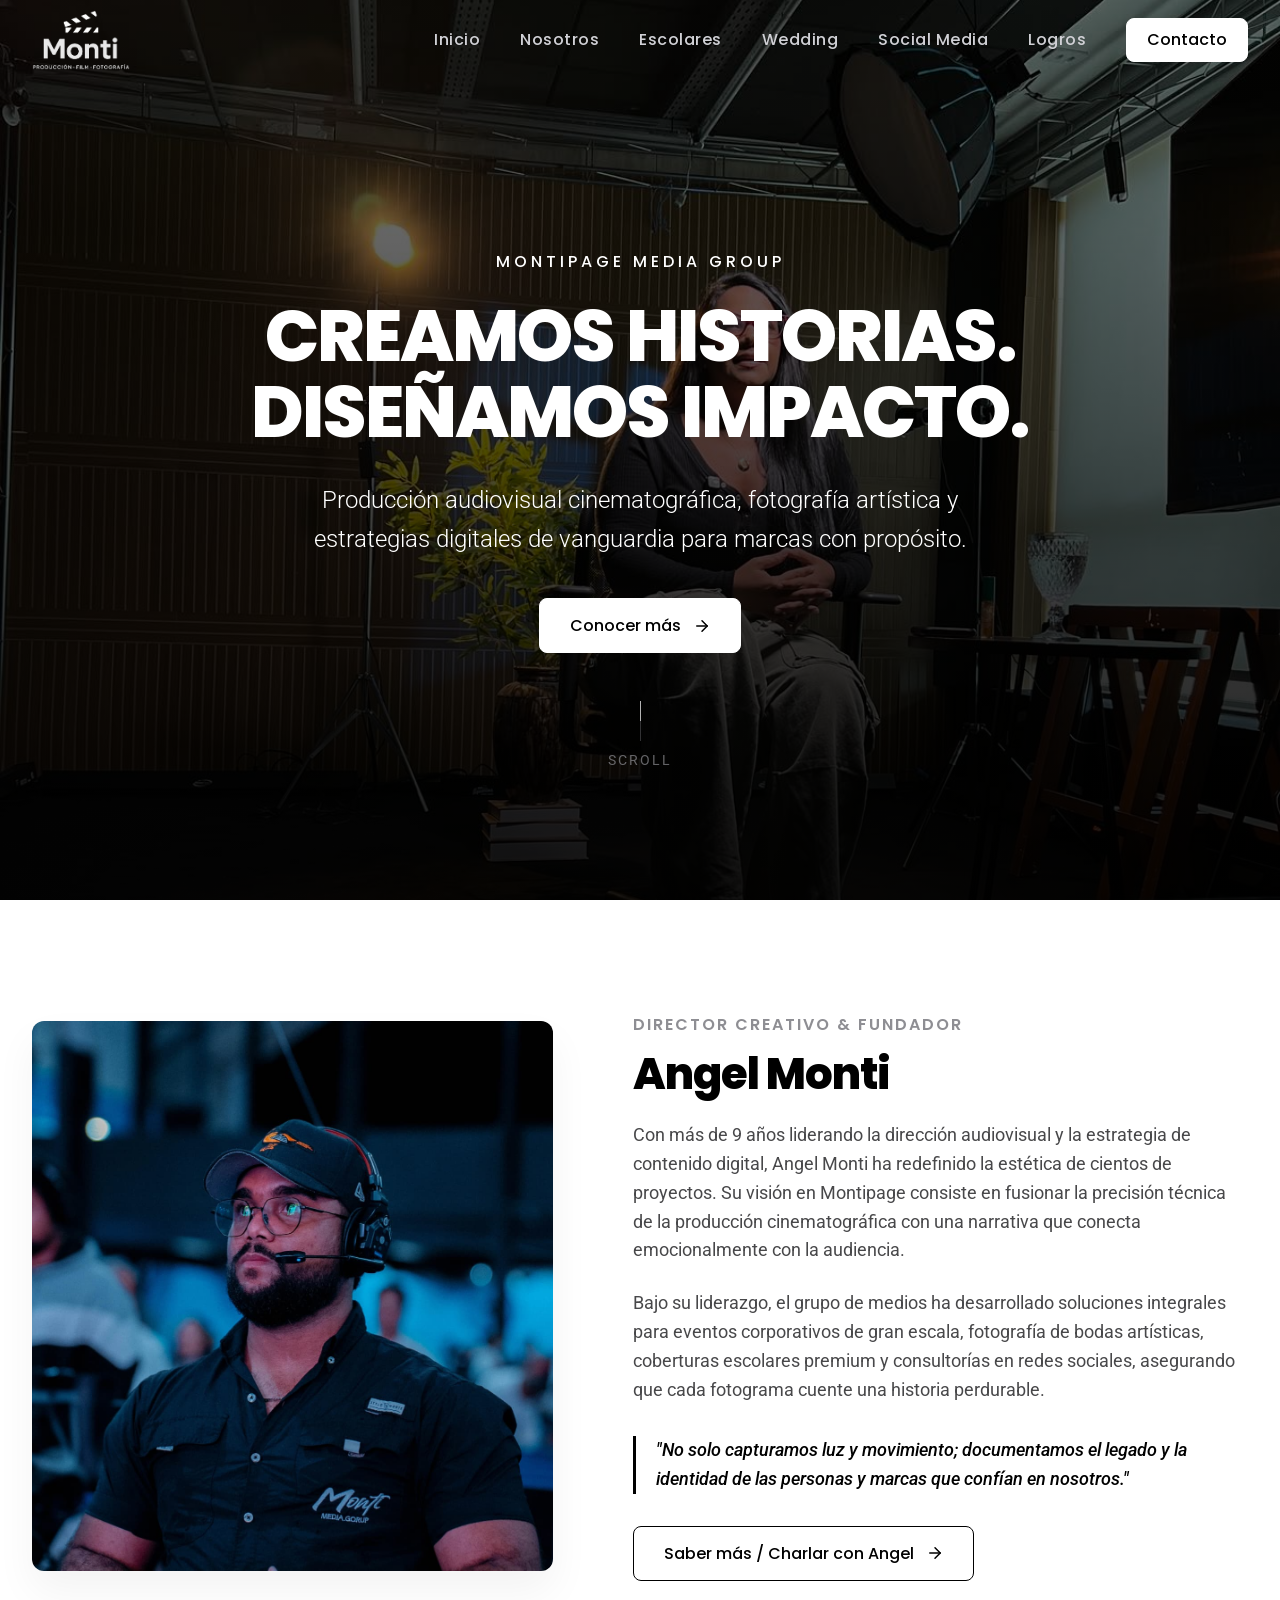
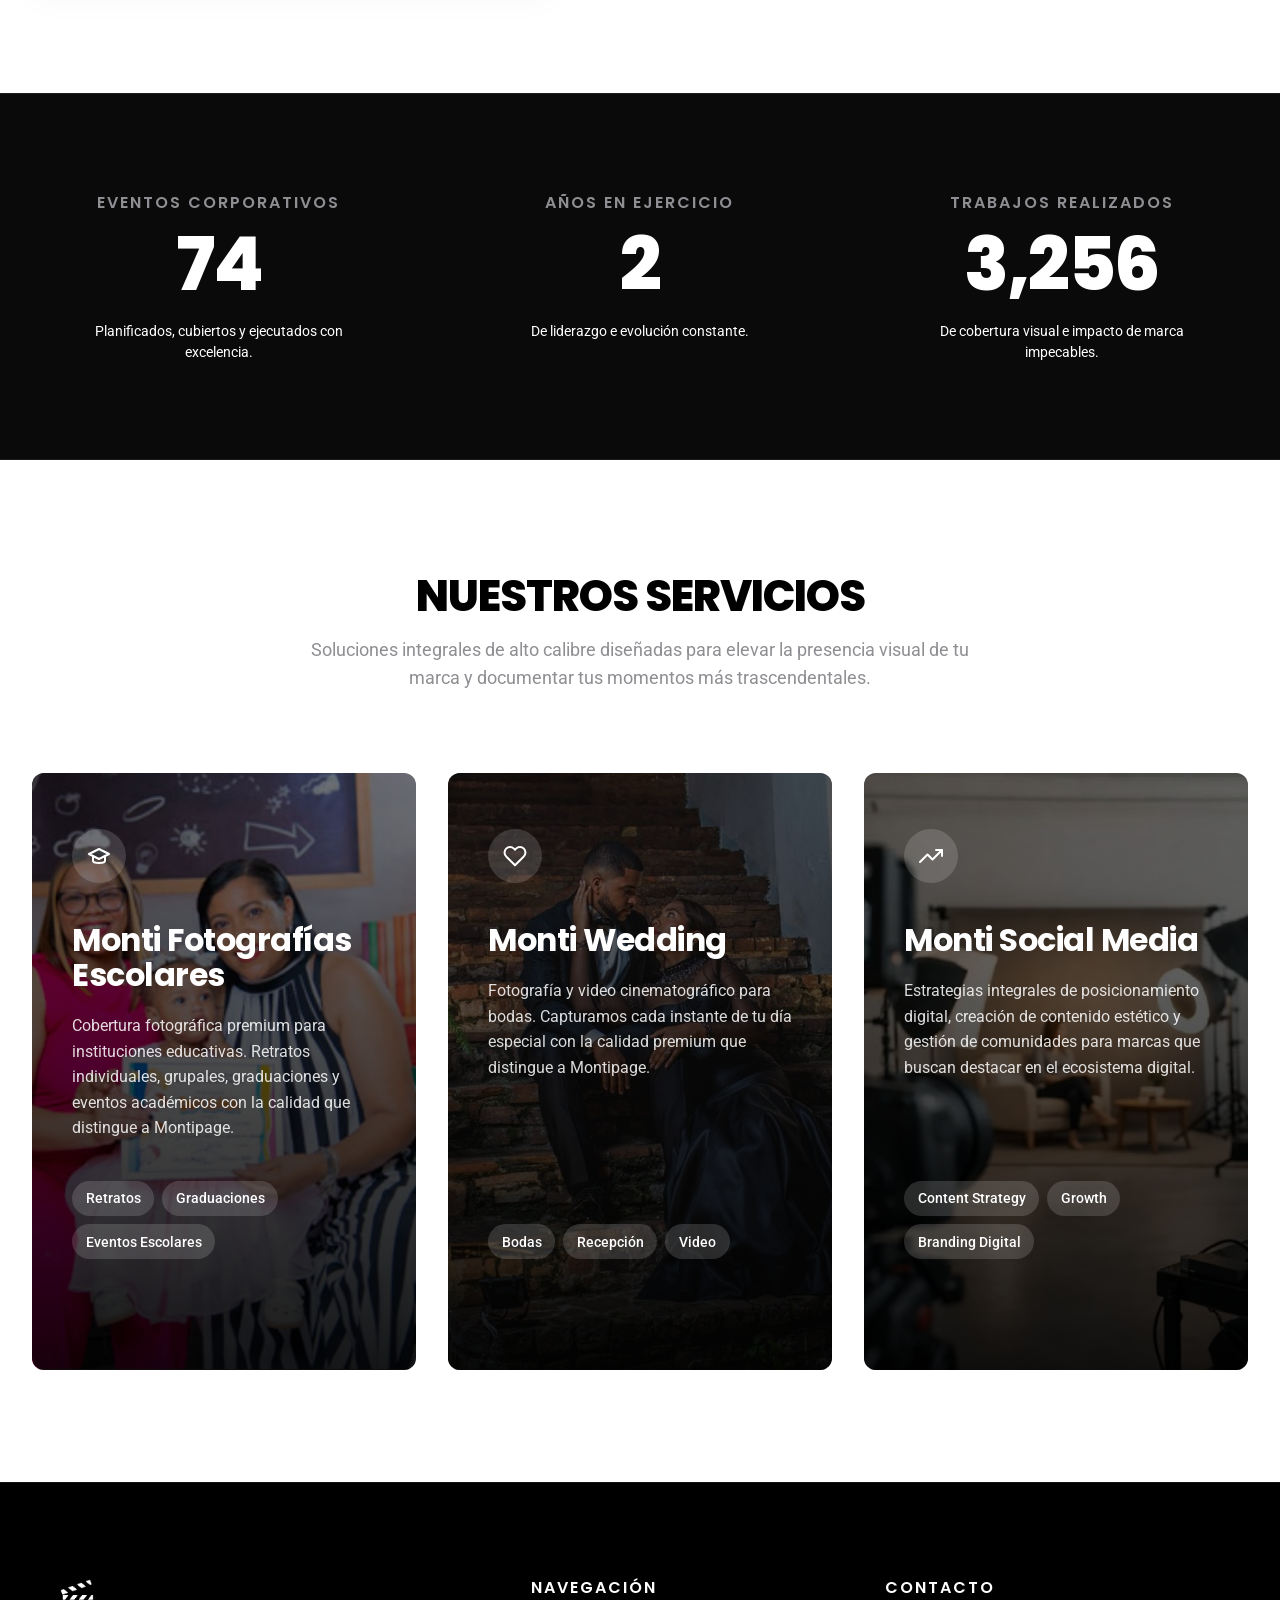
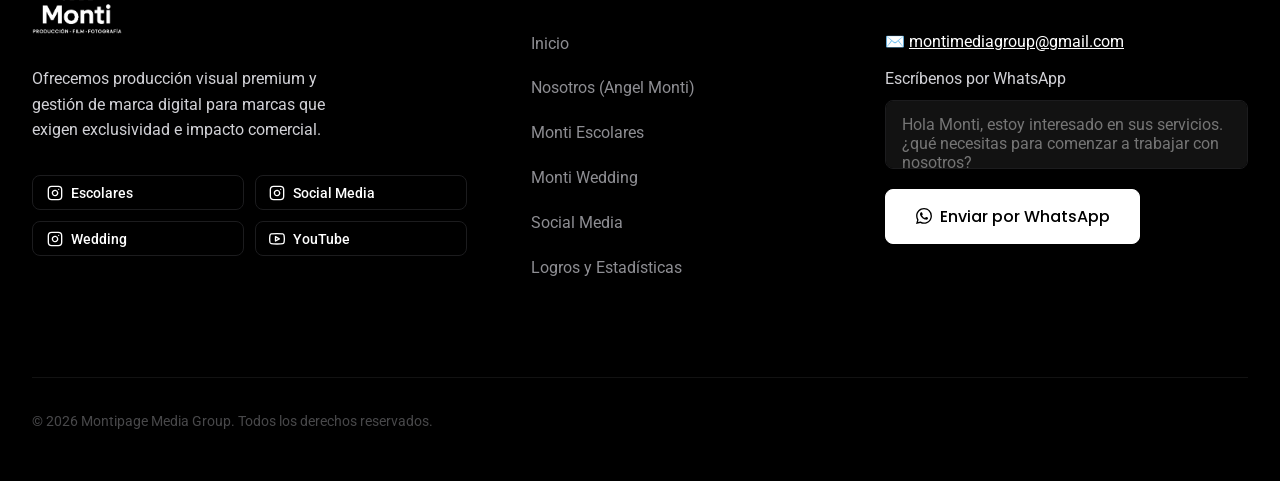
==== commit 5a06452d: "Actualización general: hero estandarizado, footer con contacto/redes, tarjetas escolares, reestructu" ====
--- a/index.html
+++ b/index.html
@@ -18,39 +18,20 @@
   <!-- Preload first hero image for faster initial load -->
   <link rel="preload" href="img/hero/1455b92ea884a9c6dcfdd82955e2578d.jpg" as="image">
 
-  <!-- CSS Link -->
+  <!-- CSS Links -->
+  <link rel="stylesheet" href="css/base.css">
+  <link rel="stylesheet" href="css/layout.css">
+  <link rel="stylesheet" href="css/hero.css">
+  <link rel="stylesheet" href="css/components.css">
   <link rel="stylesheet" href="index.css">
 </head>
 
 <body>
 
   <!-- ==========================================
-       HEADER / NAVIGATION
-       ========================================== -->
-  <header class="header" id="header">
-    <div class="nav-container container">
-      <a href="#hero" class="nav-logo light-theme" id="nav-logo-wrapper">
-        <!-- Logo automatically inverted to white on dark sections via CSS class -->
-        <img src="monti_clean.png" alt="Monti Logo" id="logo-img">
-      </a>
-
-      <button class="nav-toggle" id="nav-toggle" aria-label="Abrir menú">
-        <span></span>
-        <span></span>
-        <span></span>
-      </button>
-
-      <nav class="nav-menu" id="nav-menu">
-        <a href="#hero" class="nav-link">Inicio</a>
-        <a href="#about" class="nav-link">Nosotros</a>
-        <a href="monti-escolares.html" class="nav-link">Escolares</a>
-        <a href="monti-estudio.html" class="nav-link">Wedding</a>
-        <a href="monti-social.html" class="nav-link">Social Media</a>
-        <a href="#stats" class="nav-link">Logros</a>
-        <a href="#contact" class="nav-link btn btn-light" style="padding: 0.5rem 1.25rem;">Contacto</a>
-      </nav>
-    </div>
-  </header>
+       HEADER / NAVIGATION (cargado via partial)
+       ========================================== -->
+  <div data-include="partials/header.html" data-active-page="inicio" data-is-home="true"></div>
 
   <!-- ==========================================
        HERO SECTION (Photo Carousel Background)
@@ -94,11 +75,10 @@
           </svg>
         </a>
       </div>
-    </div>
-
-    <div class="hero-scroll-indicator">
-      <span></span>
-      SCROLL
+      <div class="hero-scroll-indicator">
+        <span></span>
+        SCROLL
+      </div>
     </div>
   </section>
 
@@ -263,103 +243,9 @@
   </section>
 
   <!-- ==========================================
-       FOOTER & CONTACT (Stark Monochrome)
-       ========================================== -->
-  <footer class="footer" id="contact">
-    <div class="container">
-      <div class="footer-grid">
-        <div class="footer-info reveal">
-          <img src="monti_clean.png" alt="Monti Logo Blanco" class="footer-logo">
-          <p>Ofrecemos producción visual premium y gestión de marca digital para marcas que exigen exclusividad e
-            impacto comercial.</p>
-          <div class="footer-socials">
-            <a href="https://www.instagram.com/montifotografiaescolares/" class="social-icon"
-              aria-label="Instagram Escolares">
-              <svg width="16" height="16" viewBox="0 0 24 24" fill="none" stroke="currentColor" stroke-width="2"
-                stroke-linecap="round" stroke-linejoin="round">
-                <rect x="2" y="2" width="20" height="20" rx="5" ry="5"></rect>
-                <path d="M16 11.37A4 4 0 1 1 12.63 8 4 4 0 0 1 16 11.37z"></path>
-                <line x1="17.5" y1="6.5" x2="17.51" y2="6.5"></line>
-              </svg>
-              <span>Escolares</span>
-            </a>
-            <a href="https://www.instagram.com/montiproductoravisual?igsh=Yms5MHN0YmhvdnZw" class="social-icon"
-              aria-label="Instagram Social Media">
-              <svg width="16" height="16" viewBox="0 0 24 24" fill="none" stroke="currentColor" stroke-width="2"
-                stroke-linecap="round" stroke-linejoin="round">
-                <rect x="2" y="2" width="20" height="20" rx="5" ry="5"></rect>
-                <path d="M16 11.37A4 4 0 1 1 12.63 8 4 4 0 0 1 16 11.37z"></path>
-                <line x1="17.5" y1="6.5" x2="17.51" y2="6.5"></line>
-              </svg>
-              <span>Social Media</span>
-            </a>
-            <a href="https://www.instagram.com/montifotografiaestudio_?igsh=dm5peGhteGZwYTlv" class="social-icon"
-              aria-label="Instagram Wedding">
-              <svg width="16" height="16" viewBox="0 0 24 24" fill="none" stroke="currentColor" stroke-width="2"
-                stroke-linecap="round" stroke-linejoin="round">
-                <rect x="2" y="2" width="20" height="20" rx="5" ry="5"></rect>
-                <path d="M16 11.37A4 4 0 1 1 12.63 8 4 4 0 0 1 16 11.37z"></path>
-                <line x1="17.5" y1="6.5" x2="17.51" y2="6.5"></line>
-              </svg>
-              <span>Wedding</span>
-            </a>
-            <a href="https://www.youtube.com/@MontiMediaGroup-i1o" class="social-icon" aria-label="YouTube">
-              <svg width="16" height="16" viewBox="0 0 24 24" fill="none" stroke="currentColor" stroke-width="2"
-                stroke-linecap="round" stroke-linejoin="round">
-                <path
-                  d="M22.54 6.42a2.78 2.78 0 0 0-1.95-1.96C18.88 4 12 4 12 4s-6.88 0-8.59.46a2.78 2.78 0 0 0-1.95 1.96A29 29 0 0 0 1 11.75a29 29 0 0 0 .46 5.33A2.78 2.78 0 0 0 3.41 19c1.71.46 8.59.46 8.59.46s6.88 0 8.59-.46a2.78 2.78 0 0 0 1.95-1.96 29 29 0 0 0 .46-5.29 29 29 0 0 0-.46-5.33z">
-                </path>
-                <polygon points="9.75 15.02 15.5 11.75 9.75 8.48 9.75 15.02"></polygon>
-              </svg>
-              <span>YouTube</span>
-            </a>
-          </div>
-        </div>
-
-        <div class="footer-nav reveal delay-100">
-          <h3 class="footer-title">Navegación</h3>
-          <ul class="footer-links">
-            <li><a href="#hero" class="footer-link">Inicio</a></li>
-            <li><a href="#about" class="footer-link">Nosotros (Angel Monti)</a></li>
-            <li><a href="monti-escolares.html" class="footer-link">Monti Fotografías Escolares</a></li>
-            <li><a href="monti-estudio.html" class="footer-link">Monti Wedding</a></li>
-            <li><a href="monti-social.html" class="footer-link">Social Media</a></li>
-            <li><a href="#stats" class="footer-link">Logros y Estadísticas</a></li>
-          </ul>
-        </div>
-
-        <div class="footer-contact reveal delay-200">
-          <h3 class="footer-title">Contacto</h3>
-
-          <p style="margin-bottom: 0.75rem; color: var(--color-gray-300); font-size: var(--fs-sm);">
-            ✉️ <a href="mailto:montimediagroup@gmail.com"
-              style="color: var(--color-light); text-decoration: underline;">montimediagroup@gmail.com</a>
-          </p>
-
-          <p style="font-size: var(--fs-sm); margin-bottom: 0.5rem; color: var(--color-gray-300);">
-            Escríbenos por WhatsApp
-          </p>
-          <div class="form-group" style="margin-bottom: 0.75rem;">
-            <textarea id="footer-wp-message" class="form-control" rows="2"
-              placeholder="Hola Monti, estoy interesado en sus servicios. ¿qué necesitas para comenzar a trabajar con nosotros?"
-              style="resize: none; font-size: var(--fs-sm);"></textarea>
-          </div>
-          <button id="footer-wp-btn" class="btn footer-btn"
-            style="display: flex; align-items: center; justify-content: center; gap: 0.5rem;">
-            <svg width="16" height="16" viewBox="0 0 24 24" fill="currentColor">
-              <path
-                d="M17.472 14.382c-.297-.149-1.758-.867-2.03-.967-.273-.099-.471-.148-.67.15-.197.297-.767.966-.94 1.164-.173.199-.347.223-.644.075-.297-.15-1.255-.463-2.39-1.475-.883-.788-1.48-1.761-1.653-2.059-.173-.297-.018-.458.13-.606.134-.133.298-.347.446-.52.149-.174.198-.298.298-.497.099-.198.05-.371-.025-.52-.075-.149-.669-1.612-.916-2.207-.242-.579-.487-.5-.669-.51-.173-.008-.371-.01-.57-.01-.198 0-.52.074-.792.372-.272.297-1.04 1.016-1.04 2.479 0 1.462 1.065 2.875 1.213 3.074.149.198 2.096 3.2 5.077 4.487.709.306 1.262.489 1.694.625.712.227 1.36.195 1.871.118.571-.085 1.758-.719 2.006-1.413.248-.694.248-1.289.173-1.413-.074-.124-.272-.198-.57-.347m-5.421 7.403h-.004a9.87 9.87 0 01-5.031-1.378l-.361-.214-3.741.982.998-3.648-.235-.374a9.86 9.86 0 01-1.51-5.26c.001-5.45 4.436-9.884 9.888-9.884 2.64 0 5.122 1.03 6.988 2.898a9.825 9.825 0 012.893 6.994c-.003 5.45-4.437 9.884-9.885 9.884m8.413-18.297A11.815 11.815 0 0012.05 0C5.495 0 .16 5.335.157 11.892c0 2.096.547 4.142 1.588 5.945L.057 24l6.305-1.654a11.882 11.882 0 005.683 1.448h.005c6.554 0 11.89-5.335 11.893-11.893a11.821 11.821 0 00-3.48-8.413z" />
-            </svg>
-            Enviar por WhatsApp
-          </button>
-        </div>
-      </div>
-
-      <div class="footer-bottom">
-        <p>&copy; 2026 Montipage Media Group. Todos los derechos reservados.</p>
-      </div>
-    </div>
-  </footer>
+       FOOTER & CONTACT (cargado via partial)
+       ========================================== -->
+  <div data-include="partials/footer.html" data-is-home="true"></div>
 
   <!-- ==========================================
        JAVASCRIPT
--- a/css/base.css
+++ b/css/base.css
@@ -0,0 +1,138 @@
+/* ==========================================================================
+   DESIGN SYSTEM - MONTIPAGE MEDIA GROUP
+   ========================================================================== */
+
+/* Fonts Import */
+@import url('https://fonts.googleapis.com/css2?family=Poppins:wght@300;400;500;600;700;800&family=Roboto:wght@300;400;500;700&display=swap');
+
+/* Design Tokens & Variables */
+:root {
+    /* Color System */
+    --color-black: #000000;
+    --color-dark: #0a0a0a;
+    --color-light: #ffffff;
+    --color-offwhite: #fafafa;
+    --color-gray-100: #f5f5f7;
+    --color-gray-200: #e5e5e7;
+    --color-gray-300: #d1d1d6;
+    --color-gray-500: #8e8e93;
+    --color-gray-700: #48484a;
+    --color-gray-800: #1c1c1e;
+    --color-gray-900: #121212;
+
+    /* Accent Colors (Minimal Monochrome) */
+    --accent-color: var(--color-light);
+    --accent-color-rgb: 255, 255, 255;
+
+    /* Semantic Mappings */
+    --bg-primary: var(--color-light);
+    --bg-secondary: var(--color-gray-100);
+    --bg-dark-section: var(--color-dark);
+    --bg-card: var(--color-light);
+    --bg-card-dark: var(--color-gray-900);
+
+    --text-primary: var(--color-black);
+    --text-secondary: var(--color-gray-700);
+    --text-muted: var(--color-gray-500);
+    --text-inverse: var(--color-light);
+
+    --border-color: var(--color-gray-200);
+    --border-color-dark: rgba(255, 255, 255, 0.08);
+
+    /* Fonts */
+    --font-heading: 'Poppins', -apple-system, BlinkMacSystemFont, "Segoe UI", Roboto, Helvetica, Arial, sans-serif;
+    --font-body: 'Roboto', -apple-system, BlinkMacSystemFont, "Segoe UI", Roboto, Helvetica, Arial, sans-serif;
+
+    /* Typography Fluid Scale (clamp) */
+    --fs-xs: clamp(0.75rem, 0.7rem + 0.25vw, 0.875rem);
+    --fs-sm: clamp(0.875rem, 0.8rem + 0.3vw, 1rem);
+    --fs-base: clamp(1rem, 0.95rem + 0.4vw, 1.125rem);
+    --fs-md: clamp(1.25rem, 1.15rem + 0.6vw, 1.5rem);
+    --fs-lg: clamp(1.5rem, 1.35rem + 0.8vw, 2rem);
+    --fs-xl: clamp(2rem, 1.75rem + 1.2vw, 3rem);
+    --fs-xxl: clamp(3rem, 2.5rem + 2.5vw, 5.5rem);
+    /* Giant headings for Hero */
+
+    /* Layout */
+    --max-width: 1400px;
+    --header-height: 80px;
+    --border-radius: 12px;
+    --border-radius-sm: 8px;
+    --transition-smooth: all 0.4s cubic-bezier(0.16, 1, 0.3, 1);
+    --transition-fast: all 0.2s ease;
+}
+
+/* Base Reset & Styles */
+*,
+*::before,
+*::after {
+    box-sizing: border-box;
+    margin: 0;
+    padding: 0;
+}
+
+html {
+    scroll-behavior: smooth;
+    font-size: 16px;
+    background-color: var(--color-black);
+    color: var(--text-primary);
+    -webkit-font-smoothing: antialiased;
+    -moz-osx-font-smoothing: grayscale;
+}
+
+body {
+    font-family: var(--font-body);
+    font-size: var(--fs-base);
+    line-height: 1.6;
+    background-color: var(--bg-primary);
+    overflow-x: hidden;
+}
+
+/* Custom Scrollbar */
+::-webkit-scrollbar {
+    width: 10px;
+}
+
+::-webkit-scrollbar-track {
+    background: var(--color-dark);
+}
+
+::-webkit-scrollbar-thumb {
+    background: var(--color-gray-800);
+    border: 2px solid var(--color-dark);
+    border-radius: 5px;
+}
+
+::-webkit-scrollbar-thumb:hover {
+    background: var(--color-gray-700);
+}
+
+/* Typography elements */
+h1,
+h2,
+h3,
+h4,
+h5,
+h6 {
+    font-family: var(--font-heading);
+    font-weight: 700;
+    line-height: 1.1;
+    color: var(--text-primary);
+}
+
+p {
+    color: var(--text-secondary);
+}
+
+a {
+    color: inherit;
+    text-decoration: none;
+    transition: var(--transition-fast);
+}
+
+img,
+video {
+    max-width: 100%;
+    height: auto;
+    display: block;
+}
--- a/css/layout.css
+++ b/css/layout.css
@@ -0,0 +1,347 @@
+/* ==========================================================================
+   LAYOUT / CONTAINER
+   ========================================================================== */
+.container {
+    max-width: var(--max-width);
+    margin: 0 auto;
+    padding: 0 2rem;
+}
+
+@media (max-width: 768px) {
+    .container {
+        padding: 0 1.25rem;
+    }
+}
+
+.section {
+    padding: 7rem 0;
+    position: relative;
+    overflow: hidden;
+}
+
+@media (max-width: 768px) {
+    .section {
+        padding: 4.5rem 0;
+    }
+}
+
+/* ==========================================================================
+   NAVIGATION BAR
+   ========================================================================== */
+.header {
+    position: fixed;
+    top: 0;
+    left: 0;
+    width: 100%;
+    height: var(--header-height);
+    z-index: 1000;
+    transition: var(--transition-smooth);
+    display: flex;
+    align-items: center;
+}
+
+.header.scrolled {
+    background-color: rgba(10, 10, 10, 0.8);
+    backdrop-filter: blur(12px);
+    -webkit-backdrop-filter: blur(12px);
+    border-bottom: 1px solid var(--border-color-dark);
+    height: 70px;
+}
+
+.header.scrolled .nav-logo img {
+    height: 50px;
+}
+
+.nav-container {
+    display: flex;
+    justify-content: space-between;
+    align-items: center;
+    width: 100%;
+}
+
+.nav-logo {
+    display: flex;
+    align-items: center;
+}
+
+.nav-logo img {
+    height: 60px;
+    width: auto;
+    transition: var(--transition-smooth);
+}
+
+.nav-logo.light-theme img {
+    filter: invert(1);
+    /* Invert black logo lines to white */
+}
+
+.nav-menu {
+    display: flex;
+    gap: 2.5rem;
+    align-items: center;
+}
+
+.nav-link {
+    font-family: var(--font-heading);
+    font-size: var(--fs-sm);
+    font-weight: 500;
+    color: var(--color-gray-300);
+    letter-spacing: 0.5px;
+    position: relative;
+    padding: 0.5rem 0;
+}
+
+.nav-link::after {
+    content: '';
+    position: absolute;
+    bottom: 0;
+    left: 0;
+    width: 0;
+    height: 2px;
+    background-color: var(--color-light);
+    transition: var(--transition-smooth);
+}
+
+.nav-link:hover {
+    color: var(--color-light);
+}
+
+.nav-link:hover::after {
+    width: 100%;
+}
+
+/* Mobile Nav Toggle */
+.nav-toggle {
+    display: none;
+    background: none;
+    border: none;
+    cursor: pointer;
+    padding: 0.5rem;
+    z-index: 1001;
+}
+
+.nav-toggle span {
+    display: block;
+    width: 24px;
+    height: 2px;
+    background-color: var(--color-light);
+    margin-bottom: 5px;
+    transition: var(--transition-smooth);
+}
+
+.nav-toggle span:last-child {
+    margin-bottom: 0;
+}
+
+@media (max-width: 768px) {
+    .nav-toggle {
+        display: block;
+    }
+
+    .nav-menu {
+        position: fixed;
+        top: 0;
+        right: -100%;
+        width: 80%;
+        max-width: 320px;
+        height: auto;
+        min-height: 100vh;
+        background-color: var(--color-dark);
+        flex-direction: column;
+        justify-content: center;
+        gap: 2rem;
+        padding: 6rem 2rem 4rem;
+        transition: var(--transition-smooth);
+        border-left: 1px solid var(--border-color-dark);
+        box-shadow: -10px 0 30px rgba(0, 0, 0, 0.5);
+    }
+
+    .nav-menu.active {
+        right: 0;
+    }
+
+    .nav-link {
+        font-size: var(--fs-md);
+    }
+
+    /* Menu open icon animations */
+    .nav-toggle.active span:nth-child(1) {
+        transform: translateY(7px) rotate(45deg);
+    }
+
+    .nav-toggle.active span:nth-child(2) {
+        opacity: 0;
+    }
+
+    .nav-toggle.active span:nth-child(3) {
+        transform: translateY(-7px) rotate(-45deg);
+    }
+}
+
+/* ==========================================================================
+   FOOTER (High Contrast Black & White)
+   ========================================================================== */
+.footer {
+    background-color: var(--color-black);
+    color: var(--color-light);
+    padding: 6rem 0 3rem;
+    border-top: 1px solid var(--border-color-dark);
+}
+
+.footer-grid {
+    display: grid;
+    grid-template-columns: 1.2fr 0.8fr 1fr;
+    gap: 4rem;
+    margin-bottom: 5rem;
+}
+
+@media (max-width: 992px) {
+    .footer-grid {
+        grid-template-columns: 1fr 1fr;
+        gap: 3rem;
+    }
+}
+
+@media (max-width: 576px) {
+    .footer-grid {
+        grid-template-columns: 1fr;
+    }
+}
+
+.footer-info .footer-logo {
+    height: 55px;
+    width: auto;
+    margin-bottom: 2rem;
+    filter: invert(1) brightness(2.5) contrast(2.5);
+    /* Invert original dark logo to stark white */
+    mix-blend-mode: screen;
+}
+
+.footer-info p {
+    color: var(--color-gray-300);
+    max-width: 320px;
+    margin-bottom: 2rem;
+    font-size: var(--fs-sm);
+}
+
+.footer-socials {
+    display: grid;
+    grid-template-columns: 1fr 1fr;
+    gap: 0.65rem;
+}
+
+.social-icon {
+    display: flex;
+    align-items: center;
+    gap: 0.5rem;
+    padding: 0.55rem 0.85rem;
+    border-radius: var(--border-radius-sm);
+    border: 1px solid var(--color-gray-800);
+    color: var(--color-light);
+    font-size: var(--fs-xs);
+    font-family: var(--font-body);
+    font-weight: 500;
+    white-space: nowrap;
+    transition: var(--transition-smooth);
+    text-decoration: none;
+    line-height: 1;
+}
+
+.social-icon svg {
+    flex-shrink: 0;
+}
+
+.social-icon:hover {
+    background-color: var(--color-light);
+    color: var(--color-black);
+    border-color: var(--color-light);
+    transform: translateY(-2px);
+}
+
+.footer-title {
+    font-family: var(--font-heading);
+    font-size: var(--fs-sm);
+    font-weight: 600;
+    text-transform: uppercase;
+    letter-spacing: 2px;
+    margin-bottom: 2rem;
+    color: var(--color-light);
+}
+
+.footer-links {
+    list-style: none;
+}
+
+.footer-links li {
+    margin-bottom: 1rem;
+}
+
+.footer-link {
+    color: var(--color-gray-500);
+    font-size: var(--fs-sm);
+}
+
+.footer-link:hover {
+    color: var(--color-light);
+    padding-left: 3px;
+}
+
+/* Footer Form Minimal */
+.footer-contact-form {
+    display: flex;
+    flex-direction: column;
+    gap: 1rem;
+}
+
+.form-group {
+    position: relative;
+}
+
+.form-control {
+    width: 100%;
+    padding: 0.9rem 1rem;
+    background-color: var(--color-gray-900);
+    border: 1px solid var(--color-gray-800);
+    border-radius: var(--border-radius-sm);
+    color: var(--color-light);
+    font-family: var(--font-body);
+    font-size: var(--fs-sm);
+    transition: var(--transition-smooth);
+}
+
+.form-control:focus {
+    outline: none;
+    border-color: var(--color-light);
+    background-color: var(--color-black);
+}
+
+.footer-btn {
+    background-color: var(--color-light);
+    color: var(--color-black);
+    border-color: var(--color-light);
+    justify-content: center;
+}
+
+.footer-btn:hover {
+    background-color: var(--color-black);
+    color: var(--color-light);
+}
+
+/* Footer Bottom */
+.footer-bottom {
+    padding-top: 2rem;
+    border-top: 1px solid var(--color-gray-900);
+    display: flex;
+    justify-content: space-between;
+    align-items: center;
+    font-size: var(--fs-xs);
+    color: var(--color-gray-500);
+}
+
+@media (max-width: 576px) {
+    .footer-bottom {
+        flex-direction: column;
+        gap: 1rem;
+        text-align: center;
+    }
+}
--- a/css/hero.css
+++ b/css/hero.css
@@ -0,0 +1,270 @@
+/* ==========================================================================
+   HERO SECTION
+   ========================================================================== */
+.hero {
+    height: 100vh;
+    width: 100%;
+    position: relative;
+    display: flex;
+    align-items: center;
+    justify-content: center;
+    overflow: hidden;
+    background-color: #1a1a1a;
+}
+
+/* Hero compacto para páginas de servicio */
+.hero.hero-sm {
+    height: 100vh;
+    min-height: 680px;
+}
+
+.hero.hero-sm .hero-video-container video {
+    object-position: center 30%;
+}
+
+.hero-video-container {
+    position: absolute;
+    top: 0;
+    left: 0;
+    width: 100%;
+    height: 100%;
+    z-index: 1;
+}
+
+.hero-video-container video {
+    width: 100%;
+    height: 100%;
+    object-fit: cover;
+    opacity: 0.45;
+}
+
+@media (max-width: 768px) {
+    .hero.hero-sm .hero-video-container video {
+        object-position: center 30%;
+    }
+}
+
+/* Carrusel CSS-only cross-fade (imágenes 2-17, la 1 está como fondo del hero) */
+.hero-carousel-bg {
+    position: absolute;
+    top: 0;
+    left: 0;
+    width: 100%;
+    height: 100%;
+    background-size: cover;
+    background-position: center 30%;
+    opacity: 0;
+    animation: heroFade 45s ease-in-out infinite;
+    z-index: 1;
+}
+
+.hero-overlay {
+    position: absolute;
+    top: 0;
+    left: 0;
+    width: 100%;
+    height: 100%;
+    background: linear-gradient(to bottom, rgba(0, 0, 0, 0.5) 0%, rgba(0, 0, 0, 0.9) 100%);
+    z-index: 2;
+}
+
+.hero-content {
+    position: relative;
+    z-index: 3;
+    text-align: center;
+    color: var(--color-light);
+    max-width: 1000px;
+    padding: 0 1.5rem;
+    margin-top: calc(var(--header-height) + 2.5rem);
+}
+
+.hero-content h1,
+.hero-content p {
+    color: var(--color-light);
+}
+
+.hero-tagline {
+    font-family: var(--font-heading);
+    font-size: var(--fs-sm);
+    font-weight: 500;
+    text-transform: uppercase;
+    letter-spacing: 4px;
+    margin-bottom: 1.5rem;
+    color: var(--color-gray-300);
+    opacity: 0;
+    transform: translateY(20deg);
+    animation: fadeUp 1.2s cubic-bezier(0.16, 1, 0.3, 1) forwards 0.2s;
+}
+
+.hero-title {
+    font-family: var(--font-heading);
+    font-size: var(--fs-xxl);
+    font-weight: 800;
+    line-height: 1.05;
+    letter-spacing: -2px;
+    margin-bottom: 2rem;
+    opacity: 0;
+    transform: translateY(30px);
+    animation: fadeUp 1.2s cubic-bezier(0.16, 1, 0.3, 1) forwards 0.4s;
+}
+
+.hero-subtitle {
+    font-family: var(--font-body);
+    font-size: var(--fs-md);
+    font-weight: 300;
+    max-width: 700px;
+    margin: 0 auto 2.5rem;
+    color: var(--color-gray-300);
+    opacity: 0;
+    transform: translateY(25px);
+    animation: fadeUp 1.2s cubic-bezier(0.16, 1, 0.3, 1) forwards 0.6s;
+}
+
+.hero-actions {
+    opacity: 0;
+    transform: translateY(20px);
+    animation: fadeUp 1.2s cubic-bezier(0.16, 1, 0.3, 1) forwards 0.8s;
+}
+
+/* Animations */
+@keyframes fadeUp {
+    to {
+        opacity: 1;
+        transform: translateY(0);
+    }
+}
+
+/* Scroll indicator */
+.hero-scroll-indicator {
+    position: absolute;
+    bottom: 2.5rem;
+    left: 50%;
+    transform: translateX(-50%);
+    z-index: 3;
+    display: flex;
+    flex-direction: column;
+    align-items: center;
+    gap: 0.5rem;
+    color: var(--color-gray-500);
+    font-size: var(--fs-xs);
+    letter-spacing: 2px;
+    text-transform: uppercase;
+    opacity: 0.7;
+}
+
+/* When scroll indicator is inside hero-content (relative positioning) */
+.hero-content .hero-scroll-indicator {
+    position: relative;
+    bottom: auto;
+    left: auto;
+    transform: none;
+    margin-top: 3rem;
+}
+
+.hero-scroll-indicator span {
+    width: 1px;
+    height: 40px;
+    background-color: var(--color-gray-700);
+    position: relative;
+    overflow: hidden;
+}
+
+.hero-scroll-indicator span::after {
+    content: '';
+    position: absolute;
+    top: 0;
+    left: 0;
+    width: 100%;
+    height: 50%;
+    background-color: var(--color-light);
+    animation: scrollPin 2s cubic-bezier(0.16, 1, 0.3, 1) infinite;
+}
+
+@keyframes scrollPin {
+    0% {
+        top: -50%;
+    }
+
+    100% {
+        top: 100%;
+    }
+}
+
+/* Reglas de animation-delay (15 imágenes, 45s total) */
+.hero-carousel-bg:nth-child(1) {
+    animation-delay: 0s;
+}
+
+.hero-carousel-bg:nth-child(2) {
+    animation-delay: 3s;
+}
+
+.hero-carousel-bg:nth-child(3) {
+    animation-delay: 6s;
+}
+
+.hero-carousel-bg:nth-child(4) {
+    animation-delay: 9s;
+}
+
+.hero-carousel-bg:nth-child(5) {
+    animation-delay: 12s;
+}
+
+.hero-carousel-bg:nth-child(6) {
+    animation-delay: 15s;
+}
+
+.hero-carousel-bg:nth-child(7) {
+    animation-delay: 18s;
+}
+
+.hero-carousel-bg:nth-child(8) {
+    animation-delay: 21s;
+}
+
+.hero-carousel-bg:nth-child(9) {
+    animation-delay: 24s;
+}
+
+.hero-carousel-bg:nth-child(10) {
+    animation-delay: 27s;
+}
+
+.hero-carousel-bg:nth-child(11) {
+    animation-delay: 30s;
+}
+
+.hero-carousel-bg:nth-child(12) {
+    animation-delay: 33s;
+}
+
+.hero-carousel-bg:nth-child(13) {
+    animation-delay: 36s;
+}
+
+.hero-carousel-bg:nth-child(14) {
+    animation-delay: 39s;
+}
+
+.hero-carousel-bg:nth-child(15) {
+    animation-delay: 42s;
+}
+
+@keyframes heroFade {
+
+    0%,
+    1.6% {
+        opacity: 0;
+    }
+
+    2.6%,
+    4.7% {
+        opacity: 1;
+    }
+
+    6.6%,
+    100% {
+        opacity: 0;
+    }
+}
--- a/css/components.css
+++ b/css/components.css
@@ -0,0 +1,749 @@
+/* ==========================================================================
+   BUTTONS
+   ========================================================================== */
+.btn {
+    display: inline-flex;
+    align-items: center;
+    gap: 0.75rem;
+    padding: 0.85rem 1.85rem;
+    font-family: var(--font-heading);
+    font-weight: 500;
+    font-size: var(--fs-sm);
+    border-radius: var(--border-radius-sm);
+    cursor: pointer;
+    transition: var(--transition-smooth);
+    position: relative;
+    overflow: hidden;
+    border: 1px solid transparent;
+}
+
+.btn-primary {
+    background-color: var(--color-black);
+    color: var(--color-light);
+    border-color: var(--color-black);
+}
+
+.btn-primary:hover {
+    background-color: transparent;
+    color: var(--color-black);
+    border-color: var(--color-black);
+}
+
+.btn-outline {
+    background-color: transparent;
+    color: var(--color-black);
+    border: 1px solid var(--color-black);
+}
+
+.btn-outline:hover {
+    background-color: var(--color-black);
+    color: var(--color-light);
+}
+
+.btn-light {
+    background-color: var(--color-light);
+    color: var(--color-black);
+    border-color: var(--color-light);
+}
+
+.btn-light:hover {
+    background-color: transparent;
+    color: var(--color-light);
+    border-color: var(--color-light);
+}
+
+.btn svg {
+    transition: transform 0.3s ease;
+}
+
+.btn:hover svg {
+    transform: translateX(4px);
+}
+
+/* ==========================================================================
+   ABOUT / LEADER SECTION (Angel Monti)
+   ========================================================================== */
+.about-section {
+    background-color: var(--bg-primary);
+    color: var(--text-primary);
+}
+
+.about-grid {
+    display: grid;
+    grid-template-columns: 1.1fr 1.3fr;
+    gap: 5rem;
+    align-items: center;
+}
+
+@media (max-width: 992px) {
+    .about-grid {
+        grid-template-columns: 1fr;
+        gap: 3.5rem;
+    }
+}
+
+.about-image-wrapper {
+    position: relative;
+    border-radius: var(--border-radius);
+    overflow: hidden;
+    box-shadow: 0 20px 40px rgba(0, 0, 0, 0.05);
+}
+
+.about-img {
+    width: 100%;
+    height: 550px;
+    object-fit: cover;
+    transition: var(--transition-smooth);
+}
+
+.about-image-wrapper:hover .about-img {
+    transform: scale(1.03);
+}
+
+.about-title-tag {
+    font-family: var(--font-heading);
+    font-size: var(--fs-sm);
+    font-weight: 600;
+    color: var(--text-muted);
+    text-transform: uppercase;
+    letter-spacing: 2px;
+    margin-bottom: 0.75rem;
+}
+
+.about-name {
+    font-size: var(--fs-xl);
+    font-weight: 800;
+    letter-spacing: -1px;
+    margin-bottom: 1.5rem;
+    position: relative;
+}
+
+.about-description {
+    margin-bottom: 1.5rem;
+    font-size: var(--fs-base);
+    color: var(--text-secondary);
+}
+
+.about-quote {
+    font-style: italic;
+    border-left: 3px solid var(--color-black);
+    padding-left: 1.25rem;
+    margin: 2rem 0;
+    font-size: var(--fs-base);
+    font-weight: 500;
+}
+
+/* ==========================================================================
+   STATISTICS SECTION (Logros)
+   ========================================================================== */
+.stats-section {
+    background-color: var(--color-dark);
+    color: var(--color-light);
+    border-top: 1px solid var(--border-color-dark);
+    border-bottom: 1px solid var(--border-color-dark);
+    padding: 6rem 0;
+}
+
+.stats-grid {
+    display: grid;
+    grid-template-columns: repeat(3, 1fr);
+    gap: 3rem;
+    text-align: center;
+}
+
+.stat-item {
+    display: flex;
+    flex-direction: column;
+    align-items: center;
+    gap: 0.75rem;
+}
+
+.stat-number {
+    font-family: var(--font-heading);
+    font-size: clamp(3.5rem, 3rem + 2vw, 5.5rem);
+    font-weight: 800;
+    line-height: 1;
+    color: var(--color-light);
+    letter-spacing: -2px;
+}
+
+.stat-label {
+    font-family: var(--font-heading);
+    font-size: var(--fs-sm);
+    font-weight: 600;
+    text-transform: uppercase;
+    letter-spacing: 2px;
+    color: var(--color-gray-500);
+}
+
+.stat-desc {
+    font-size: var(--fs-xs);
+    color: var(--color-gray-400);
+    max-width: 250px;
+    margin-top: 0.5rem;
+    line-height: 1.5;
+}
+
+@media (max-width: 768px) {
+    .stats-grid {
+        grid-template-columns: 1fr;
+        gap: 4rem;
+    }
+}
+
+/* ==========================================================================
+   SERVICES SECTION (Servicios)
+   ========================================================================== */
+.services-section {
+    background-color: var(--bg-primary);
+}
+
+.services-header {
+    text-align: center;
+    max-width: 700px;
+    margin: 0 auto 5rem;
+}
+
+.services-header h2 {
+    font-size: var(--fs-xl);
+    font-weight: 800;
+    letter-spacing: -1px;
+    margin-bottom: 1rem;
+}
+
+.services-header p {
+    color: var(--text-muted);
+}
+
+.services-grid {
+    display: grid;
+    grid-template-columns: repeat(3, 1fr);
+    gap: 2rem;
+}
+
+.service-card {
+    background-color: var(--color-gray-100);
+    border: 1px solid var(--border-color);
+    border-radius: var(--border-radius);
+    padding: 3.5rem 2.5rem;
+    display: flex;
+    flex-direction: column;
+    justify-content: space-between;
+    transition: var(--transition-smooth);
+}
+
+.service-card:hover {
+    transform: translateY(-5px);
+    background-color: var(--color-light);
+    box-shadow: 0 20px 40px rgba(0, 0, 0, 0.04);
+    border-color: var(--color-gray-300);
+}
+
+.service-card-dark {
+    background-color: var(--color-black);
+    color: var(--color-light);
+    border-color: var(--color-gray-900);
+}
+
+.service-card-dark:hover {
+    background-color: var(--color-gray-900);
+    border-color: var(--color-gray-800);
+    box-shadow: 0 20px 40px rgba(0, 0, 0, 0.4);
+}
+
+.service-icon {
+    width: 54px;
+    height: 54px;
+    border-radius: 50%;
+    background-color: var(--color-gray-200);
+    display: flex;
+    align-items: center;
+    justify-content: center;
+    margin-bottom: 2.5rem;
+    transition: var(--transition-smooth);
+    color: var(--color-black);
+}
+
+.service-card-dark .service-icon {
+    background-color: rgba(255, 255, 255, 0.08);
+    color: var(--color-light);
+}
+
+.service-card:hover .service-icon {
+    transform: scale(1.08);
+}
+
+.service-title {
+    font-size: var(--fs-lg);
+    font-weight: 700;
+    margin-bottom: 1.25rem;
+    letter-spacing: -0.5px;
+    color: var(--text-primary);
+}
+
+.service-card-dark .service-title {
+    color: var(--color-light);
+}
+
+.service-desc {
+    font-size: var(--fs-sm);
+    color: var(--text-secondary);
+    margin-bottom: 2.5rem;
+    line-height: 1.6;
+}
+
+.service-card-dark .service-desc {
+    color: var(--color-gray-300);
+}
+
+.service-tags {
+    display: flex;
+    flex-wrap: wrap;
+    gap: 0.5rem;
+}
+
+.service-tag {
+    font-size: var(--fs-xs);
+    padding: 0.4rem 0.85rem;
+    border-radius: 50px;
+    background-color: var(--color-gray-200);
+    color: var(--text-secondary);
+    font-weight: 500;
+}
+
+.service-card-dark .service-tag {
+    background-color: rgba(255, 255, 255, 0.1);
+    color: var(--color-gray-300);
+}
+
+@media (max-width: 992px) {
+    .services-grid {
+        grid-template-columns: repeat(2, 1fr);
+    }
+}
+
+@media (max-width: 768px) {
+    .services-grid {
+        grid-template-columns: 1fr;
+        gap: 1.5rem;
+    }
+}
+
+/* Service cards as links */
+.service-card-link {
+    display: flex;
+    flex-direction: column;
+    justify-content: space-between;
+    text-decoration: none;
+    color: inherit;
+    cursor: pointer;
+    transition: var(--transition-smooth);
+}
+
+.service-card-link:hover {
+    transform: translateY(-8px);
+}
+
+.service-card-link .service-title {
+    transition: var(--transition-smooth);
+}
+
+.service-card-link:hover .service-title {
+    text-decoration: underline;
+    text-underline-offset: 4px;
+}
+
+.service-card-link::after {
+    content: '→';
+    display: inline-block;
+    font-size: var(--fs-md);
+    margin-top: 1rem;
+    align-self: flex-end;
+    color: var(--text-muted);
+    transition: var(--transition-smooth);
+}
+
+.service-card-dark.service-card-link::after {
+    color: var(--color-gray-500);
+}
+
+.service-card-link:hover::after {
+    transform: translateX(6px);
+    color: var(--color-black);
+}
+
+.service-card-dark.service-card-link:hover::after {
+    color: var(--color-light);
+}
+
+/* ==========================================================================
+   SERVICE CARDS WITH BACKGROUND IMAGES
+   ========================================================================== */
+
+/* Base: card con imagen de fondo y overlay */
+.service-card-image {
+    position: relative;
+    background: none !important;
+    border: none !important;
+    overflow: hidden;
+    color: var(--color-light);
+    min-height: 340px;
+}
+
+/* Imagen de fondo */
+.service-card-image::before {
+    content: '';
+    position: absolute;
+    inset: 0;
+    background-size: cover;
+    background-position: center;
+    z-index: 0;
+    transition: transform 0.6s cubic-bezier(0.16, 1, 0.3, 1);
+}
+
+.service-card-image:hover::before {
+    transform: scale(1.08);
+}
+
+/* Overlay como elemento DOM */
+.service-card-overlay {
+    position: absolute;
+    top: 0;
+    left: 0;
+    width: 100%;
+    height: 100%;
+    background: linear-gradient(to bottom,
+            rgba(0, 0, 0, 0.50) 0%,
+            rgba(0, 0, 0, 0.90) 100%);
+    z-index: 1;
+    pointer-events: none;
+}
+
+.service-card-image:hover .service-card-overlay {
+    background: linear-gradient(to bottom,
+            rgba(0, 0, 0, 0.60) 0%,
+            rgba(0, 0, 0, 0.95) 100%);
+}
+
+/* Contenido sobre el overlay */
+.service-card-content {
+    position: relative;
+    z-index: 2;
+    display: flex;
+    flex-direction: column;
+    justify-content: space-between;
+    height: 100%;
+}
+
+/* Texto blanco */
+.service-card-image .service-title {
+    color: var(--color-light);
+}
+
+.service-card-image .service-desc {
+    color: rgba(255, 255, 255, 0.85);
+}
+
+.service-card-image .service-icon {
+    background-color: rgba(255, 255, 255, 0.15);
+    color: var(--color-light);
+}
+
+.service-card-image .service-tag {
+    background-color: rgba(255, 255, 255, 0.15);
+    color: var(--color-light);
+}
+
+.service-card-image.service-card-link::after {
+    color: rgba(255, 255, 255, 0.7);
+}
+
+.service-card-image.service-card-link:hover::after {
+    color: var(--color-light);
+}
+
+/* --- Imágenes específicas por tarjeta --- */
+
+/* Escolares */
+.service-card-escolar::before {
+    background-image: url('../img/escolar-card-bg.jpeg');
+    background-position: center 25%;
+}
+
+/* Wedding */
+.service-card-wedding::before {
+    background-image: url('../img/wedding/plan-recuerdo.jpg');
+    background-position: center 30%;
+}
+
+/* Social Media */
+.service-card-social::before {
+    background-image: url('../img/hero/5983f1442f086c32ec95da35b7cead0c.jpg');
+    background-position: center center;
+}
+
+/* Responsive: altura mínima reducida en móvil */
+@media (max-width: 768px) {
+    .service-card-image {
+        min-height: 280px;
+    }
+}
+
+/* ==========================================================================
+   SCROLL REVEAL UTILITIES
+   ========================================================================== */
+.reveal {
+    opacity: 0;
+    transform: translateY(35px);
+    transition: opacity 0.8s ease, transform 0.8s cubic-bezier(0.16, 1, 0.3, 1);
+    will-change: opacity, transform;
+}
+
+.reveal.active {
+    opacity: 1;
+    transform: translateY(0);
+}
+
+/* Delayed reveals */
+.delay-100 {
+    transition-delay: 0.1s;
+}
+
+.delay-200 {
+    transition-delay: 0.2s;
+}
+
+.delay-300 {
+    transition-delay: 0.3s;
+}
+
+.delay-400 {
+    transition-delay: 0.4s;
+}
+
+/* ==========================================================================
+   NEW SERVICE DETAIL SECTIONS
+   ========================================================================== */
+
+/* Dark variant of .section for alternating backgrounds */
+.section-dark {
+    padding: 7rem 0;
+    position: relative;
+    overflow: hidden;
+    background-color: var(--color-dark);
+    color: var(--color-light);
+}
+
+@media (max-width: 768px) {
+    .section-dark {
+        padding: 4.5rem 0;
+    }
+}
+
+/* Section header (shared by light and dark sections) */
+.section-header {
+    text-align: center;
+    max-width: 700px;
+    margin: 0 auto 4rem;
+}
+
+.section-header h2 {
+    font-family: var(--font-heading);
+    font-size: var(--fs-xl);
+    font-weight: 800;
+    letter-spacing: -1px;
+    margin-bottom: 1rem;
+    color: var(--text-primary);
+}
+
+.section-header p {
+    font-size: var(--fs-base);
+    color: var(--text-muted);
+    line-height: 1.6;
+}
+
+.section-dark .section-header h2 {
+    color: var(--color-light);
+}
+
+.section-dark .section-header p {
+    color: var(--color-gray-300);
+}
+
+/* Split layout: image + content side by side */
+.split-layout {
+    display: grid;
+    grid-template-columns: 1fr 1fr;
+    gap: 4rem;
+    align-items: center;
+}
+
+@media (max-width: 992px) {
+    .split-layout {
+        grid-template-columns: 1fr;
+        gap: 3rem;
+    }
+}
+
+/* Reverse order: content first, image second */
+.split-layout.reverse .split-image {
+    order: 2;
+}
+
+.split-layout.reverse .split-content {
+    order: 1;
+}
+
+@media (max-width: 992px) {
+    .split-layout.reverse .split-image {
+        order: 1;
+    }
+
+    .split-layout.reverse .split-content {
+        order: 2;
+    }
+}
+
+/* Image wrapper */
+.split-image {
+    position: relative;
+    border-radius: var(--border-radius);
+    overflow: hidden;
+    box-shadow: 0 20px 40px rgba(0, 0, 0, 0.05);
+}
+
+.split-image img {
+    width: 100%;
+    height: 450px;
+    object-fit: cover;
+    transition: transform 0.6s cubic-bezier(0.16, 1, 0.3, 1);
+}
+
+.split-image:hover img {
+    transform: scale(1.03);
+}
+
+.section-dark .split-image {
+    box-shadow: 0 20px 40px rgba(0, 0, 0, 0.3);
+}
+
+/* Video overlay container for service previews */
+.video-overlay-container {
+    position: relative;
+    width: 100%;
+    height: 450px;
+    overflow: hidden;
+    border-radius: var(--border-radius);
+}
+
+.video-overlay-container .preview-video {
+    width: 100%;
+    height: 100%;
+    object-fit: cover;
+    display: block;
+}
+
+.video-overlay-container .video-color-overlay {
+    position: absolute;
+    top: 0;
+    left: 0;
+    width: 100%;
+    height: 100%;
+    background: linear-gradient(135deg, rgba(0, 0, 0, 0.35) 0%, rgba(0, 0, 0, 0.15) 50%, rgba(0, 0, 0, 0.35) 100%);
+    pointer-events: none;
+    z-index: 2;
+}
+
+.split-image:hover .preview-video {
+    transform: scale(1.03);
+}
+
+.preview-video {
+    transition: transform 0.6s cubic-bezier(0.16, 1, 0.3, 1);
+}
+
+/* Content side */
+.split-content h3 {
+    font-family: var(--font-heading);
+    font-size: var(--fs-lg);
+    font-weight: 700;
+    margin-bottom: 1.5rem;
+    letter-spacing: -0.5px;
+    color: var(--text-primary);
+}
+
+.section-dark .split-content h3 {
+    color: var(--color-light);
+}
+
+.split-content p {
+    font-size: var(--fs-base);
+    color: var(--text-secondary);
+    line-height: 1.7;
+    margin-bottom: 2rem;
+}
+
+.section-dark .split-content p {
+    color: var(--color-gray-300);
+}
+
+/* Feature list (checkmark style) */
+.feature-list {
+    list-style: none;
+    padding: 0;
+    margin: 0 0 2rem;
+    display: flex;
+    flex-direction: column;
+    gap: 0.85rem;
+}
+
+.feature-list li {
+    display: flex;
+    align-items: flex-start;
+    gap: 0.75rem;
+    font-size: var(--fs-base);
+    color: var(--text-secondary);
+    line-height: 1.5;
+}
+
+.section-dark .feature-list li {
+    color: var(--color-gray-300);
+}
+
+.feature-list li::before {
+    content: '';
+    flex-shrink: 0;
+    width: 20px;
+    height: 20px;
+    margin-top: 2px;
+    background-color: var(--color-black);
+    mask: url("data:image/svg+xml,%3Csvg xmlns='http://www.w3.org/2000/svg' viewBox='0 0 24 24' fill='none' stroke='currentColor' stroke-width='3' stroke-linecap='round' stroke-linejoin='round'%3E%3Cpolyline points='20 6 9 17 4 12'%3E%3C/polyline%3E%3C/svg%3E") no-repeat center;
+    mask-size: contain;
+    -webkit-mask: url("data:image/svg+xml,%3Csvg xmlns='http://www.w3.org/2000/svg' viewBox='0 0 24 24' fill='none' stroke='currentColor' stroke-width='3' stroke-linecap='round' stroke-linejoin='round'%3E%3Cpolyline points='20 6 9 17 4 12'%3E%3C/polyline%3E%3C/svg%3E") no-repeat center;
+    -webkit-mask-size: contain;
+}
+
+.section-dark .feature-list li::before {
+    background-color: var(--color-light);
+}
+
+/* Section CTA */
+.section-cta {
+    text-align: center;
+    margin-top: 3rem;
+}
+
+/* Responsive adjustments for new sections */
+@media (max-width: 768px) {
+    .split-image img {
+        height: 280px;
+    }
+
+    .section-header {
+        margin-bottom: 2.5rem;
+    }
+
+    .feature-list {
+        gap: 0.7rem;
+    }
+}
--- a/index.css
+++ b/index.css
@@ -341,12 +341,13 @@
     right: -100%;
     width: 80%;
     max-width: 320px;
-    height: 100vh;
+    height: auto;
+    min-height: 100vh;
     background-color: var(--color-dark);
     flex-direction: column;
     justify-content: center;
-    gap: 3rem;
-    padding: 2rem;
+    gap: 2rem;
+    padding: 6rem 2rem 4rem;
     transition: var(--transition-smooth);
     border-left: 1px solid var(--border-color-dark);
     box-shadow: -10px 0 30px rgba(0, 0, 0, 0.5);
@@ -388,22 +389,10 @@
   background-color: #1a1a1a;
 }
 
-/* Hero compacto para páginas de servicio - 70vh para que el video se vea
-   sin cortar cabezas y dando sensación de continuidad hacia abajo */
+/* Hero compacto para páginas de servicio */
 .hero.hero-sm {
-  height: 80vh;
-  min-height: 620px;
-  display: flex;
-  flex-direction: column;
-  align-items: center;
-  justify-content: flex-start;
-  padding-top: calc(var(--header-height) + 2.5rem);
-  box-sizing: border-box;
-}
-
-.hero.hero-sm .hero-content {
-  margin-top: 0;
-  padding-top: 0;
+  height: 100vh;
+  min-height: 680px;
 }
 
 .hero.hero-sm .hero-video-container video {
@@ -428,11 +417,8 @@
 }
 
 @media (max-width: 768px) {
-  .hero.hero-sm {
-    height: auto;
-    min-height: 520px;
-    padding-top: calc(var(--header-height) + 3rem);
-    padding-bottom: 3rem;
+  .hero.hero-sm .hero-video-container video {
+    object-position: center 30%;
   }
 }
 
@@ -544,6 +530,15 @@
   opacity: 0.7;
 }
 
+/* When scroll indicator is inside hero-content (relative positioning) */
+.hero-content .hero-scroll-indicator {
+  position: relative;
+  bottom: auto;
+  left: auto;
+  transform: none;
+  margin-top: 3rem;
+}
+
 .hero-scroll-indicator span {
   width: 1px;
   height: 40px;
@@ -1510,118 +1505,9 @@
 
 /* ==========================================================================
    PAGE HERO (Small Banner for Independent Service Pages)
+   NOTE: No longer used; pages migrated to .hero.hero-sm
+   Kept for reference in case of future use.
    ========================================================================== */
-
-/* Video background inside page hero */
-.page-hero-video-container {
-  position: absolute;
-  top: 0;
-  left: 0;
-  width: 100%;
-  height: 100%;
-  z-index: 1;
-  overflow: hidden;
-}
-
-.page-hero-video-container .page-hero-video {
-  position: absolute;
-  top: 50%;
-  left: 50%;
-  min-width: 100%;
-  min-height: 100%;
-  width: auto;
-  height: auto;
-  transform: translate(-50%, -50%);
-  opacity: 0.5;
-}
-
-.page-hero {
-  height: 55vh;
-  min-height: 420px;
-  max-height: 600px;
-  width: 100%;
-  position: relative;
-  display: flex;
-  align-items: center;
-  justify-content: center;
-  overflow: hidden;
-  background-color: var(--color-black);
-  background-image: linear-gradient(135deg, var(--color-dark) 0%, var(--color-gray-900) 100%);
-  margin-top: var(--header-height);
-}
-
-.page-hero-overlay {
-  position: absolute;
-  top: 0;
-  left: 0;
-  width: 100%;
-  height: 100%;
-  background: linear-gradient(to bottom, rgba(0, 0, 0, 0.3) 0%, rgba(0, 0, 0, 0.85) 100%);
-  z-index: 2;
-}
-
-.page-hero-content {
-  position: relative;
-  z-index: 3;
-  text-align: center;
-  color: var(--color-light);
-  max-width: 800px;
-  padding: 0 1.5rem;
-}
-
-.page-hero-tagline {
-  font-family: var(--font-heading);
-  font-size: var(--fs-sm);
-  font-weight: 500;
-  text-transform: uppercase;
-  letter-spacing: 4px;
-  margin-bottom: 1rem;
-  color: var(--color-gray-300);
-}
-
-.page-hero-title {
-  font-family: var(--font-heading);
-  font-size: var(--fs-xl);
-  font-weight: 800;
-  line-height: 1.1;
-  letter-spacing: -1px;
-  margin-bottom: 1.25rem;
-}
-
-.page-hero-subtitle {
-  font-family: var(--font-body);
-  font-size: var(--fs-base);
-  font-weight: 300;
-  max-width: 600px;
-  margin: 0 auto;
-  color: var(--color-gray-300);
-  line-height: 1.6;
-}
-
-@media (max-width: 992px) {
-  .page-hero {
-    height: 45vh;
-    min-height: 360px;
-  }
-}
-
-@media (max-width: 768px) {
-  .page-hero {
-    height: 40vh;
-    min-height: 320px;
-  }
-
-  .page-hero-title {
-    font-size: var(--fs-lg);
-  }
-}
-
-@media (max-width: 576px) {
-  .page-hero {
-    height: 50vh;
-    min-height: 280px;
-  }
-}
 
 /* ==========================================================================
    PLANS / PRICING CARDS (Escolares page)
@@ -1896,13 +1782,8 @@
    WEDDING PAGE
    ========================================================================== */
 
-/* Wedding Hero - CSS-only cross-fade carousel */
-.wedding-hero {
-  height: 85vh;
-  min-height: 600px;
-  max-height: 800px;
-}
-
+/* Wedding Hero - CSS-only cross-fade carousel
+   NOTE: Uses .hero.hero-sm base for sizing; only animation remains here. */
 .wedding-hero-bg {
   position: absolute;
   top: 0;
@@ -2085,19 +1966,7 @@
   gap: 0.5rem;
 }
 
-@media (max-width: 992px) {
-  .wedding-hero {
-    height: 60vh;
-    min-height: 450px;
-  }
-}
-
 @media (max-width: 768px) {
-  .wedding-hero {
-    height: 55vh;
-    min-height: 400px;
-  }
-
   .wedding-hero-bg {
     background-position: center left;
   }
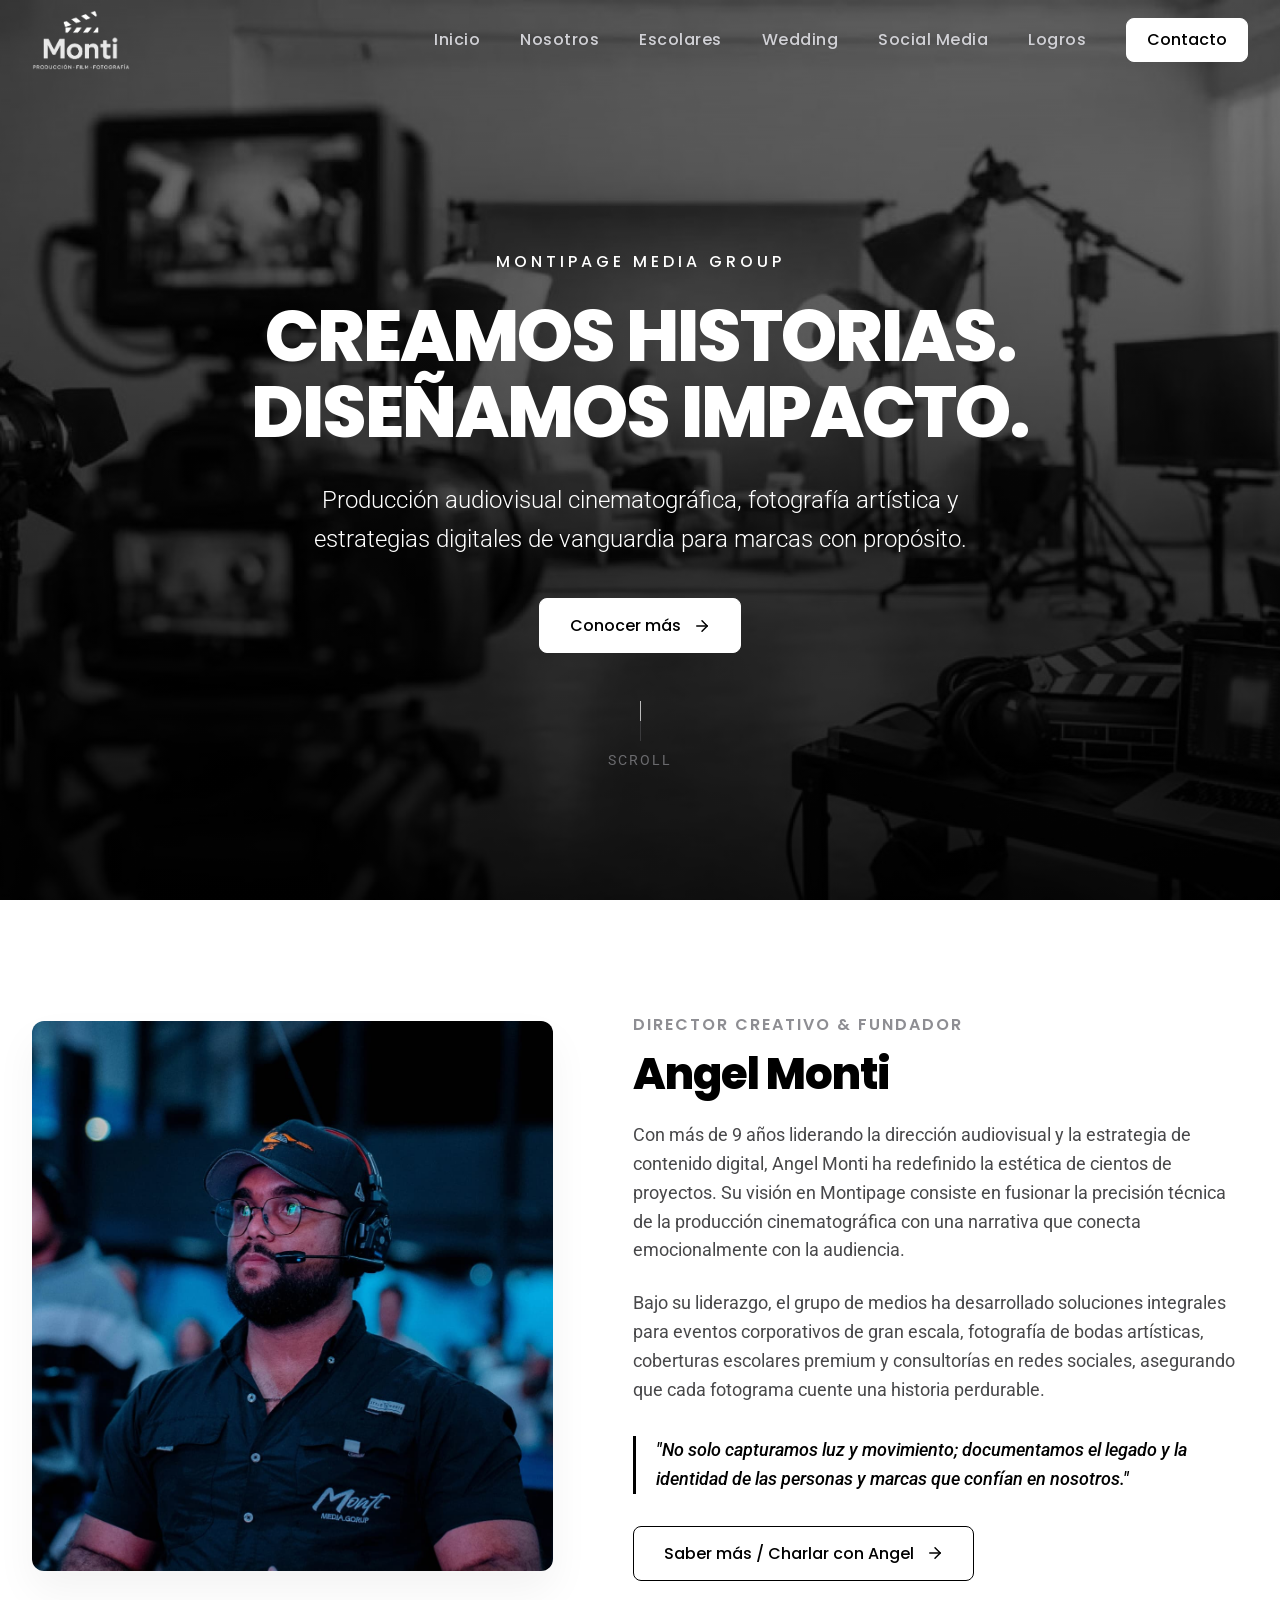
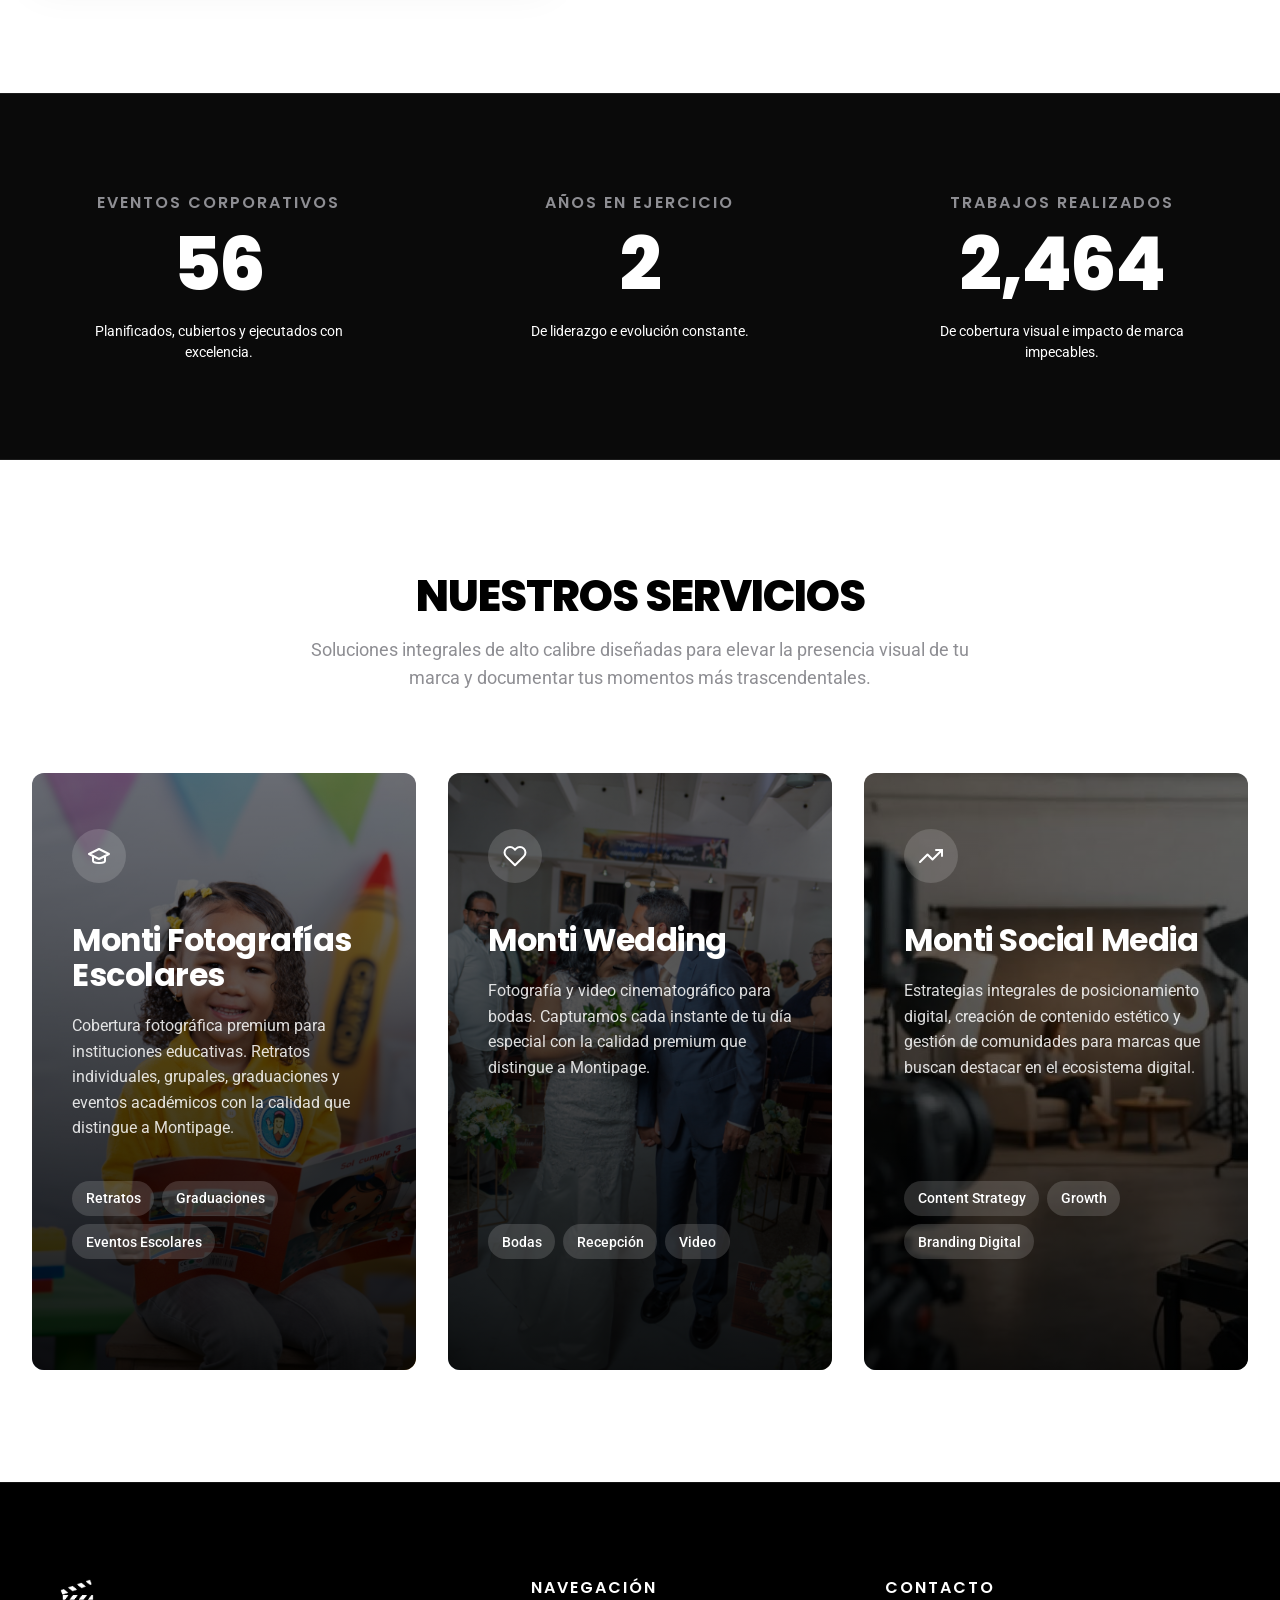
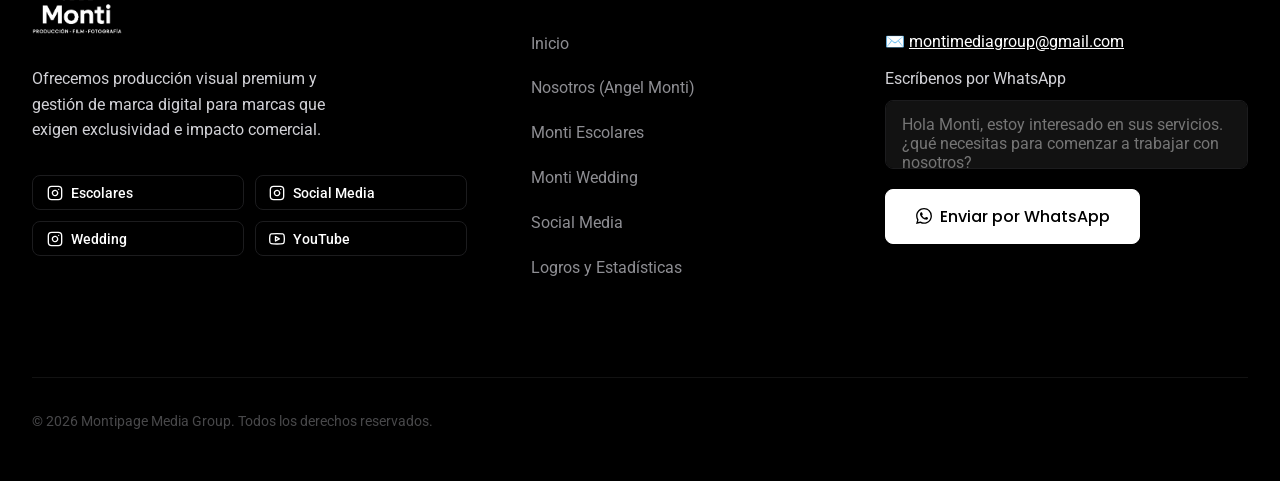
==== commit cbfed972: "Estandariza página Social Media: tagline Monti, sección Qué incluye, planes estilo escolar + plan we" ====
--- a/index.html
+++ b/index.html
@@ -16,14 +16,14 @@
   <meta property="og:url" content="https://montipage.com">
 
   <!-- Preload first hero image for faster initial load -->
-  <link rel="preload" href="img/hero/1455b92ea884a9c6dcfdd82955e2578d.jpg" as="image">
+  <link rel="preload" href="img/hero/5983f1442f086c32ec95da35b7cead0c.jpg" as="image">
 
   <!-- CSS Links -->
   <link rel="stylesheet" href="css/base.css">
   <link rel="stylesheet" href="css/layout.css">
   <link rel="stylesheet" href="css/hero.css">
-  <link rel="stylesheet" href="css/components.css">
-  <link rel="stylesheet" href="index.css">
+  <link rel="stylesheet" href="css/components.css?v=4">
+  <link rel="stylesheet" href="index.css?v=4">
 </head>
 
 <body>
@@ -36,15 +36,13 @@
   <!-- ==========================================
        HERO SECTION (Photo Carousel Background)
        ========================================== -->
-  <!-- Imagen 1 como fondo estático del hero (visible al instante, como escolares) -->
-  <section class="hero" id="hero"
-    style="background-image:url('img/hero/1455b92ea884a9c6dcfdd82955e2578d.jpg'); background-size:cover; background-position:center 30%;">
-
-    <!-- Carrusel: imágenes 2-16 se desvanecen sobre el fondo estático -->
-    <div class="hero-carousel-bg" data-src="img/hero/5983f1442f086c32ec95da35b7cead0c.jpg"
-      style="background-image:url('img/hero/5983f1442f086c32ec95da35b7cead0c.jpg')"></div>
-    <div class="hero-carousel-bg" data-src="img/hero/GI9C3144.jpg"></div>
-    <div class="hero-carousel-bg" data-src="img/hero/GI9C3145.jpg"></div>
+  <!-- Imagen 1 como fondo estático del hero (visible al instante) -->
+  <section class="hero hero-bw" id="hero"
+    style="background-image:url('img/hero/5983f1442f086c32ec95da35b7cead0c.jpg'); background-size:cover; background-position:center 30%;">
+
+    <!-- Carrusel: imágenes 2-14 se desvanecen sobre el fondo estático (13 slides) -->
+    <div class="hero-carousel-bg" data-src="img/hero/GI9C3144.jpg"
+      style="background-image:url('img/hero/GI9C3144.jpg')"></div>
     <div class="hero-carousel-bg" data-src="img/hero/GI9C3869.jpg"></div>
     <div class="hero-carousel-bg" data-src="img/hero/WhatsApp%20Image%202026-07-18%20at%2011.08.11%20AM-2.jpeg"></div>
     <div class="hero-carousel-bg" data-src="img/hero/WhatsApp%20Image%202026-07-18%20at%2011.08.19%20AM.jpeg"></div>
@@ -52,11 +50,11 @@
     <div class="hero-carousel-bg" data-src="img/hero/WhatsApp%20Image%202026-07-18%20at%2011.08.21%20AM.jpeg"></div>
     <div class="hero-carousel-bg" data-src="img/hero/WhatsApp%20Image%202026-07-18%20at%2011.08.40%20AM.jpeg"></div>
     <div class="hero-carousel-bg" data-src="img/hero/WhatsApp%20Image%202026-07-18%20at%2011.08.54%20AM-2.jpeg"></div>
-    <div class="hero-carousel-bg" data-src="img/hero/WhatsApp%20Image%202026-07-18%20at%2011.08.54%20AM-3.jpeg"></div>
     <div class="hero-carousel-bg" data-src="img/hero/WhatsApp%20Image%202026-07-18%20at%2011.08.54%20AM.jpeg"></div>
     <div class="hero-carousel-bg" data-src="img/hero/WhatsApp%20Image%202026-07-18%20at%2011.08.55%20AM.jpeg"></div>
     <div class="hero-carousel-bg" data-src="img/hero/WhatsApp%20Image%202026-07-18%20at%2011.08.56%20AM-2.jpeg"></div>
     <div class="hero-carousel-bg" data-src="img/hero/WhatsApp%20Image%202026-07-18%20at%2011.08.56%20AM.jpeg"></div>
+    <div class="hero-carousel-bg" data-src="img/hero/WhatsApp%20Image%202026-07-28%20at%206.28.18%20PM.jpeg"></div>
 
     <div class="hero-overlay"></div>
 
--- a/css/components.css
+++ b/css/components.css
@@ -472,7 +472,7 @@
 
 /* Wedding */
 .service-card-wedding::before {
-    background-image: url('../img/wedding/plan-recuerdo.jpg');
+    background-image: url('../img/wedding/card-wedding.jpeg');
     background-position: center 30%;
 }
 
@@ -746,4 +746,202 @@
     .feature-list {
         gap: 0.7rem;
     }
+}
+
+/* ==========================================================================
+   PLANS / PRICING CARDS (shared component)
+   ========================================================================== */
+
+.planes-grid {
+    display: grid;
+    grid-template-columns: 1fr 1fr 1fr;
+    gap: 1.5rem;
+    align-items: start;
+    max-width: 1200px;
+    margin: 0 auto;
+}
+
+.plan-card {
+    background-color: var(--color-light);
+    border: 1px solid var(--color-gray-300);
+    border-radius: var(--border-radius);
+    padding: 2.5rem 1.75rem;
+    position: relative;
+    display: flex;
+    flex-direction: column;
+    transition: var(--transition-smooth);
+}
+
+.plan-card:hover {
+    transform: translateY(-6px);
+    border-color: var(--color-gray-500);
+    box-shadow: 0 20px 40px rgba(0, 0, 0, 0.06);
+}
+
+.plan-card-featured {
+    border-color: var(--color-black);
+    border-width: 2px;
+    background-color: var(--color-light);
+}
+
+.plan-badge {
+    position: absolute;
+    top: -12px;
+    left: 50%;
+    transform: translateX(-50%);
+    background-color: var(--color-light);
+    color: var(--color-black);
+    font-family: var(--font-heading);
+    font-size: var(--fs-xs);
+    font-weight: 700;
+    padding: 0.3rem 1.2rem;
+    border-radius: 50px;
+    letter-spacing: 1px;
+    text-transform: uppercase;
+    white-space: nowrap;
+}
+
+.plan-name {
+    font-family: var(--font-heading);
+    font-size: var(--fs-lg);
+    font-weight: 700;
+    color: var(--color-black);
+    margin-bottom: 1.5rem;
+    margin-top: 0.5rem;
+    text-align: center;
+}
+
+.plan-price {
+    text-align: center;
+    margin-bottom: 0.25rem;
+    color: var(--color-black);
+}
+
+.plan-currency {
+    font-size: var(--fs-md);
+    font-weight: 500;
+    vertical-align: super;
+}
+
+.plan-amount {
+    font-size: var(--fs-xl);
+    font-weight: 800;
+    letter-spacing: -2px;
+    line-height: 1;
+}
+
+.plan-period {
+    font-size: var(--fs-sm);
+    color: var(--color-gray-700);
+    font-weight: 400;
+}
+
+.plan-tax {
+    text-align: center;
+    font-size: var(--fs-xs);
+    color: var(--color-gray-700);
+    margin-bottom: 1.5rem;
+}
+
+/* Plan subtitle (optional description below the price) */
+.plan-subtitle {
+    text-align: center;
+    font-size: var(--fs-sm);
+    color: var(--color-gray-700);
+    font-style: italic;
+    margin-bottom: 1.5rem;
+    line-height: 1.5;
+    padding: 0 0.5rem;
+}
+
+.plan-features {
+    list-style: none;
+    padding: 0;
+    margin: 0 0 1.5rem;
+    display: flex;
+    flex-direction: column;
+    gap: 0.7rem;
+    flex: 1;
+}
+
+.plan-features li {
+    display: flex;
+    align-items: flex-start;
+    gap: 0.6rem;
+    font-size: var(--fs-sm);
+    color: var(--color-black);
+    line-height: 1.5;
+}
+
+.plan-features li::before {
+    content: '';
+    flex-shrink: 0;
+    width: 18px;
+    height: 18px;
+    margin-top: 3px;
+    background-color: var(--color-black);
+    mask: url("data:image/svg+xml,%3Csvg xmlns='http://www.w3.org/2000/svg' viewBox='0 0 24 24' fill='none' stroke='currentColor' stroke-width='3' stroke-linecap='round' stroke-linejoin='round'%3E%3Cpolyline points='20 6 9 17 4 12'%3E%3C/polyline%3E%3C/svg%3E") no-repeat center;
+    mask-size: contain;
+    -webkit-mask: url("data:image/svg+xml,%3Csvg xmlns='http://www.w3.org/2000/svg' viewBox='0 0 24 24' fill='none' stroke='currentColor' stroke-width='3' stroke-linecap='round' stroke-linejoin='round'%3E%3Cpolyline points='20 6 9 17 4 12'%3E%3C/polyline%3E%3C/svg%3E") no-repeat center;
+    -webkit-mask-size: contain;
+}
+
+.plan-bonus {
+    background-color: var(--color-gray-100);
+    border: 1px solid var(--color-gray-200);
+    border-radius: var(--border-radius-sm);
+    padding: 0.85rem;
+    margin-bottom: 1.25rem;
+    font-size: var(--fs-xs);
+    color: var(--color-gray-700);
+    line-height: 1.6;
+}
+
+.plan-bonus strong {
+    color: var(--color-black);
+    display: block;
+    margin-bottom: 0.25rem;
+}
+
+.plan-bonus-note {
+    border-color: var(--color-gray-300);
+    font-style: italic;
+}
+
+.plan-delivery {
+    background-color: var(--color-gray-100);
+    border: 1px dashed var(--color-gray-300);
+    border-radius: var(--border-radius-sm);
+    padding: 0.7rem 1rem;
+    text-align: center;
+    font-size: var(--fs-xs);
+    color: var(--color-gray-700);
+    margin-bottom: 1.5rem;
+}
+
+.plan-delivery strong {
+    color: var(--color-black);
+}
+
+.plan-cta {
+    text-align: center;
+    display: flex;
+    align-items: center;
+    justify-content: center;
+    width: 100%;
+    gap: 0.5rem;
+}
+
+/* Responsive: 3 cols -> 1 col */
+@media (max-width: 1024px) {
+    .planes-grid {
+        grid-template-columns: 1fr;
+        max-width: 550px;
+    }
+}
+
+@media (max-width: 768px) {
+    .plan-card {
+        padding: 2rem 1.25rem;
+    }
 }
--- a/index.css
+++ b/index.css
@@ -422,7 +422,7 @@
   }
 }
 
-/* Carrusel CSS-only cross-fade (imágenes 2-17, la 1 está como fondo del hero) */
+/* Carrusel CSS-only cross-fade (imágenes 2-14, la 1 está como fondo del hero) */
 .hero-carousel-bg {
   position: absolute;
   top: 0;
@@ -432,8 +432,24 @@
   background-size: cover;
   background-position: center 30%;
   opacity: 0;
-  animation: heroFade 45s ease-in-out infinite;
+  animation: heroFade 39s ease-in-out infinite;
   z-index: 1;
+}
+
+/* Blanco y negro solo para el hero del inicio */
+.hero-bw .hero-carousel-bg {
+  filter: grayscale(100%);
+}
+
+.hero-bw::after {
+  content: '';
+  position: absolute;
+  inset: 0;
+  background: inherit;
+  background-size: cover;
+  background-position: center 30%;
+  filter: grayscale(100%);
+  z-index: 0;
 }
 
 .hero-overlay {
@@ -568,7 +584,7 @@
   }
 }
 
-/* Reglas de animation-delay (15 imágenes, 45s total) */
+/* Reglas de animation-delay (13 imágenes, 39s total) */
 .hero-carousel-bg:nth-child(1) {
   animation-delay: 0s;
 }
@@ -621,27 +637,20 @@
   animation-delay: 36s;
 }
 
-.hero-carousel-bg:nth-child(14) {
-  animation-delay: 39s;
-}
-
-.hero-carousel-bg:nth-child(15) {
-  animation-delay: 42s;
-}
-
+/* 13 slides across 39s → each slide visible ~7.7% of total (3s/39s) */
 @keyframes heroFade {
 
   0%,
-  1.6% {
+  1.8% {
     opacity: 0;
   }
 
-  2.6%,
-  4.7% {
+  3%,
+  5.4% {
     opacity: 1;
   }
 
-  6.6%,
+  7.7%,
   100% {
     opacity: 0;
   }
@@ -1059,7 +1068,7 @@
 
 /* Wedding */
 .service-card-wedding::before {
-  background-image: url('img/wedding/plan-recuerdo.jpg');
+  background-image: url('img/wedding/card-wedding.jpeg');
   background-position: center 30%;
 }
 
@@ -1509,192 +1518,6 @@
    Kept for reference in case of future use.
    ========================================================================== */
 
-/* ==========================================================================
-   PLANS / PRICING CARDS (Escolares page)
-   ========================================================================== */
-
-.planes-grid {
-  display: grid;
-  grid-template-columns: 1fr 1fr 1fr;
-  gap: 1.5rem;
-  align-items: start;
-  max-width: 1200px;
-  margin: 0 auto;
-}
-
-.plan-card {
-  background-color: var(--color-light);
-  border: 1px solid var(--color-gray-300);
-  border-radius: var(--border-radius);
-  padding: 2.5rem 1.75rem;
-  position: relative;
-  display: flex;
-  flex-direction: column;
-  transition: var(--transition-smooth);
-}
-
-.plan-card:hover {
-  transform: translateY(-6px);
-  border-color: var(--color-gray-500);
-  box-shadow: 0 20px 40px rgba(0, 0, 0, 0.06);
-}
-
-.plan-card-featured {
-  border-color: var(--color-black);
-  border-width: 2px;
-  background-color: var(--color-light);
-}
-
-.plan-badge {
-  position: absolute;
-  top: -12px;
-  left: 50%;
-  transform: translateX(-50%);
-  background-color: var(--color-light);
-  color: var(--color-black);
-  font-family: var(--font-heading);
-  font-size: var(--fs-xs);
-  font-weight: 700;
-  padding: 0.3rem 1.2rem;
-  border-radius: 50px;
-  letter-spacing: 1px;
-  text-transform: uppercase;
-  white-space: nowrap;
-}
-
-.plan-name {
-  font-family: var(--font-heading);
-  font-size: var(--fs-lg);
-  font-weight: 700;
-  color: var(--color-black);
-  margin-bottom: 1.5rem;
-  margin-top: 0.5rem;
-  text-align: center;
-}
-
-.plan-price {
-  text-align: center;
-  margin-bottom: 0.25rem;
-  color: var(--color-black);
-}
-
-.plan-currency {
-  font-size: var(--fs-md);
-  font-weight: 500;
-  vertical-align: super;
-}
-
-.plan-amount {
-  font-size: var(--fs-xl);
-  font-weight: 800;
-  letter-spacing: -2px;
-  line-height: 1;
-}
-
-.plan-period {
-  font-size: var(--fs-sm);
-  color: var(--color-gray-700);
-  font-weight: 400;
-}
-
-.plan-tax {
-  text-align: center;
-  font-size: var(--fs-xs);
-  color: var(--color-gray-700);
-  margin-bottom: 1.5rem;
-}
-
-.plan-features {
-  list-style: none;
-  padding: 0;
-  margin: 0 0 1.5rem;
-  display: flex;
-  flex-direction: column;
-  gap: 0.7rem;
-  flex: 1;
-}
-
-.plan-features li {
-  display: flex;
-  align-items: flex-start;
-  gap: 0.6rem;
-  font-size: var(--fs-sm);
-  color: var(--color-black);
-  line-height: 1.5;
-}
-
-.plan-features li::before {
-  content: '';
-  flex-shrink: 0;
-  width: 18px;
-  height: 18px;
-  margin-top: 3px;
-  background-color: var(--color-black);
-  mask: url("data:image/svg+xml,%3Csvg xmlns='http://www.w3.org/2000/svg' viewBox='0 0 24 24' fill='none' stroke='currentColor' stroke-width='3' stroke-linecap='round' stroke-linejoin='round'%3E%3Cpolyline points='20 6 9 17 4 12'%3E%3C/polyline%3E%3C/svg%3E") no-repeat center;
-  mask-size: contain;
-  -webkit-mask: url("data:image/svg+xml,%3Csvg xmlns='http://www.w3.org/2000/svg' viewBox='0 0 24 24' fill='none' stroke='currentColor' stroke-width='3' stroke-linecap='round' stroke-linejoin='round'%3E%3Cpolyline points='20 6 9 17 4 12'%3E%3C/polyline%3E%3C/svg%3E") no-repeat center;
-  -webkit-mask-size: contain;
-}
-
-.plan-bonus {
-  background-color: var(--color-gray-100);
-  border: 1px solid var(--color-gray-200);
-  border-radius: var(--border-radius-sm);
-  padding: 0.85rem;
-  margin-bottom: 1.25rem;
-  font-size: var(--fs-xs);
-  color: var(--color-gray-700);
-  line-height: 1.6;
-}
-
-.plan-bonus strong {
-  color: var(--color-black);
-  display: block;
-  margin-bottom: 0.25rem;
-}
-
-.plan-bonus-note {
-  border-color: var(--color-gray-300);
-  font-style: italic;
-}
-
-.plan-delivery {
-  background-color: var(--color-gray-100);
-  border: 1px dashed var(--color-gray-300);
-  border-radius: var(--border-radius-sm);
-  padding: 0.7rem 1rem;
-  text-align: center;
-  font-size: var(--fs-xs);
-  color: var(--color-gray-700);
-  margin-bottom: 1.5rem;
-}
-
-.plan-delivery strong {
-  color: var(--color-black);
-}
-
-.plan-cta {
-  text-align: center;
-  display: flex;
-  align-items: center;
-  justify-content: center;
-  width: 100%;
-  gap: 0.5rem;
-}
-
-/* Responsive: 3 cols -> 1 col */
-@media (max-width: 1024px) {
-  .planes-grid {
-    grid-template-columns: 1fr;
-    max-width: 550px;
-  }
-}
-
-@media (max-width: 768px) {
-  .plan-card {
-    padding: 2rem 1.25rem;
-  }
-}
 
 /* ==========================================================================
    LOGOS CAROUSEL (Escolares page)
